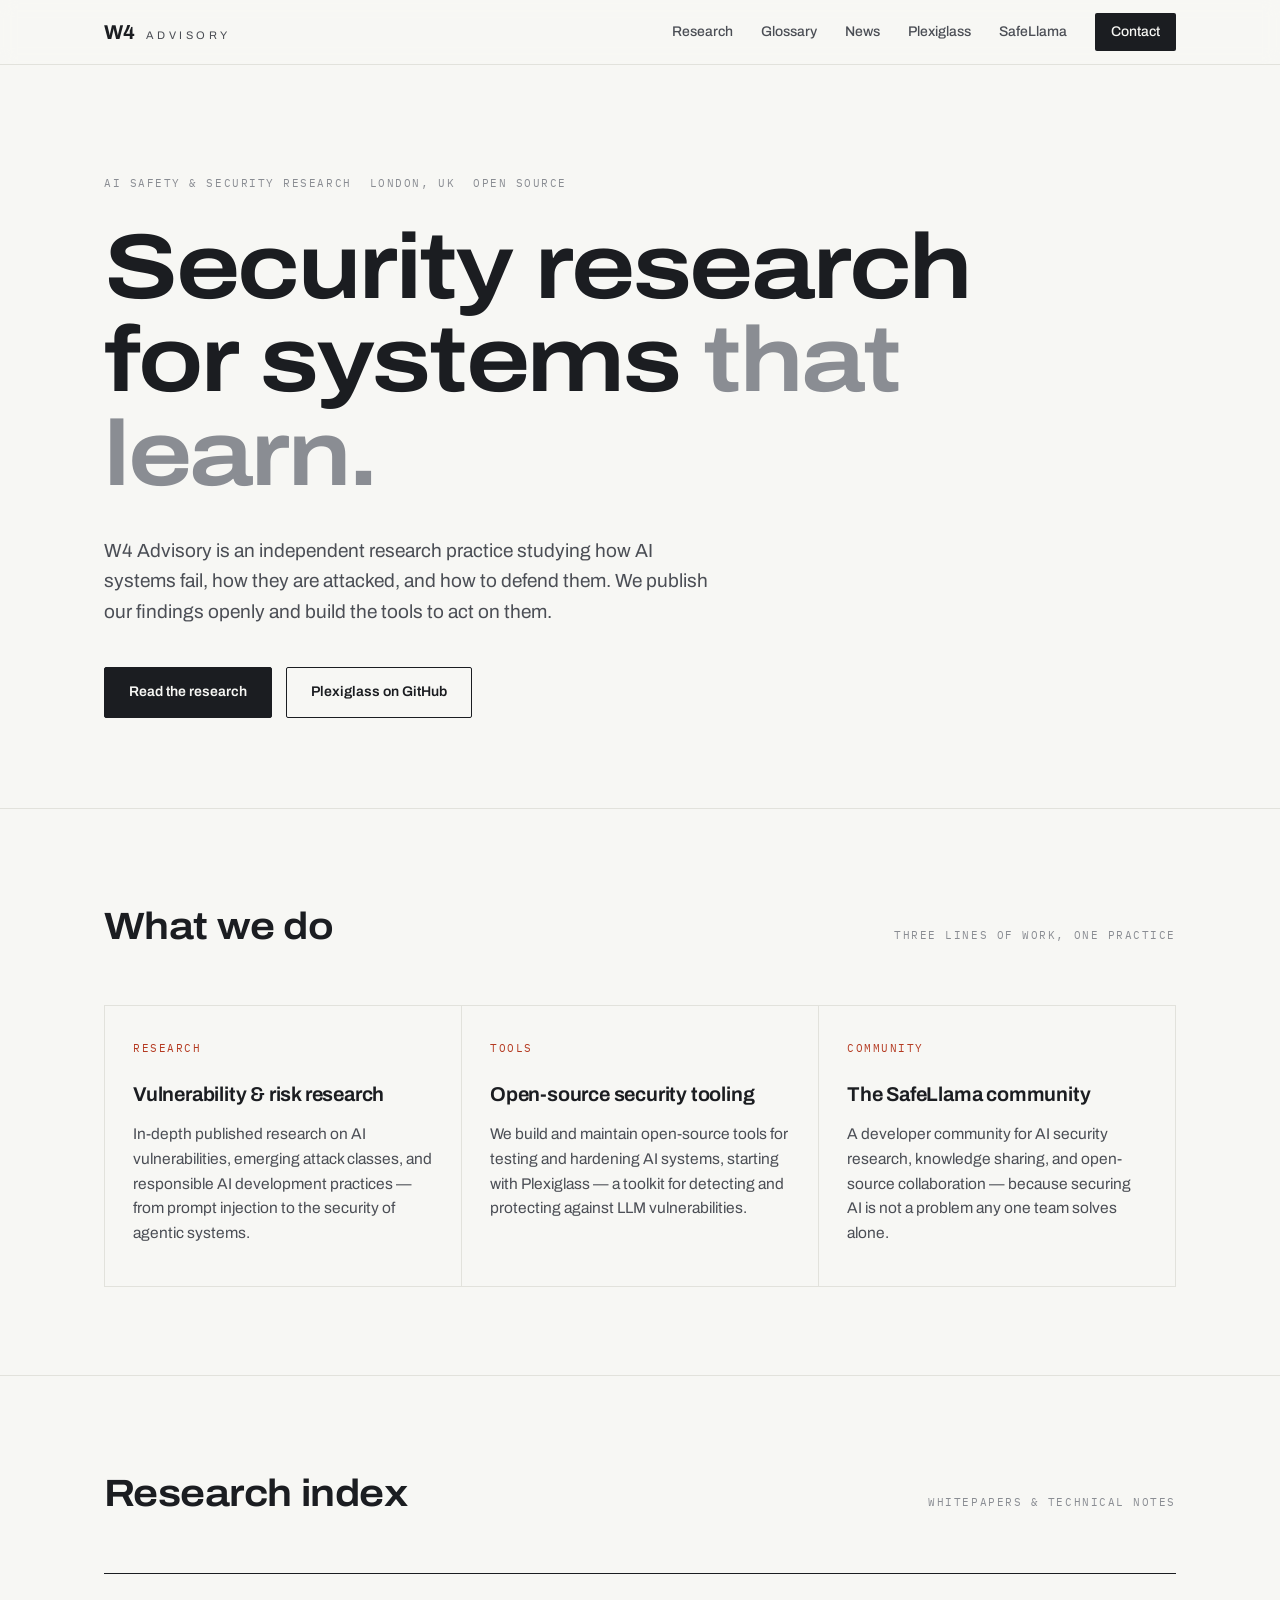
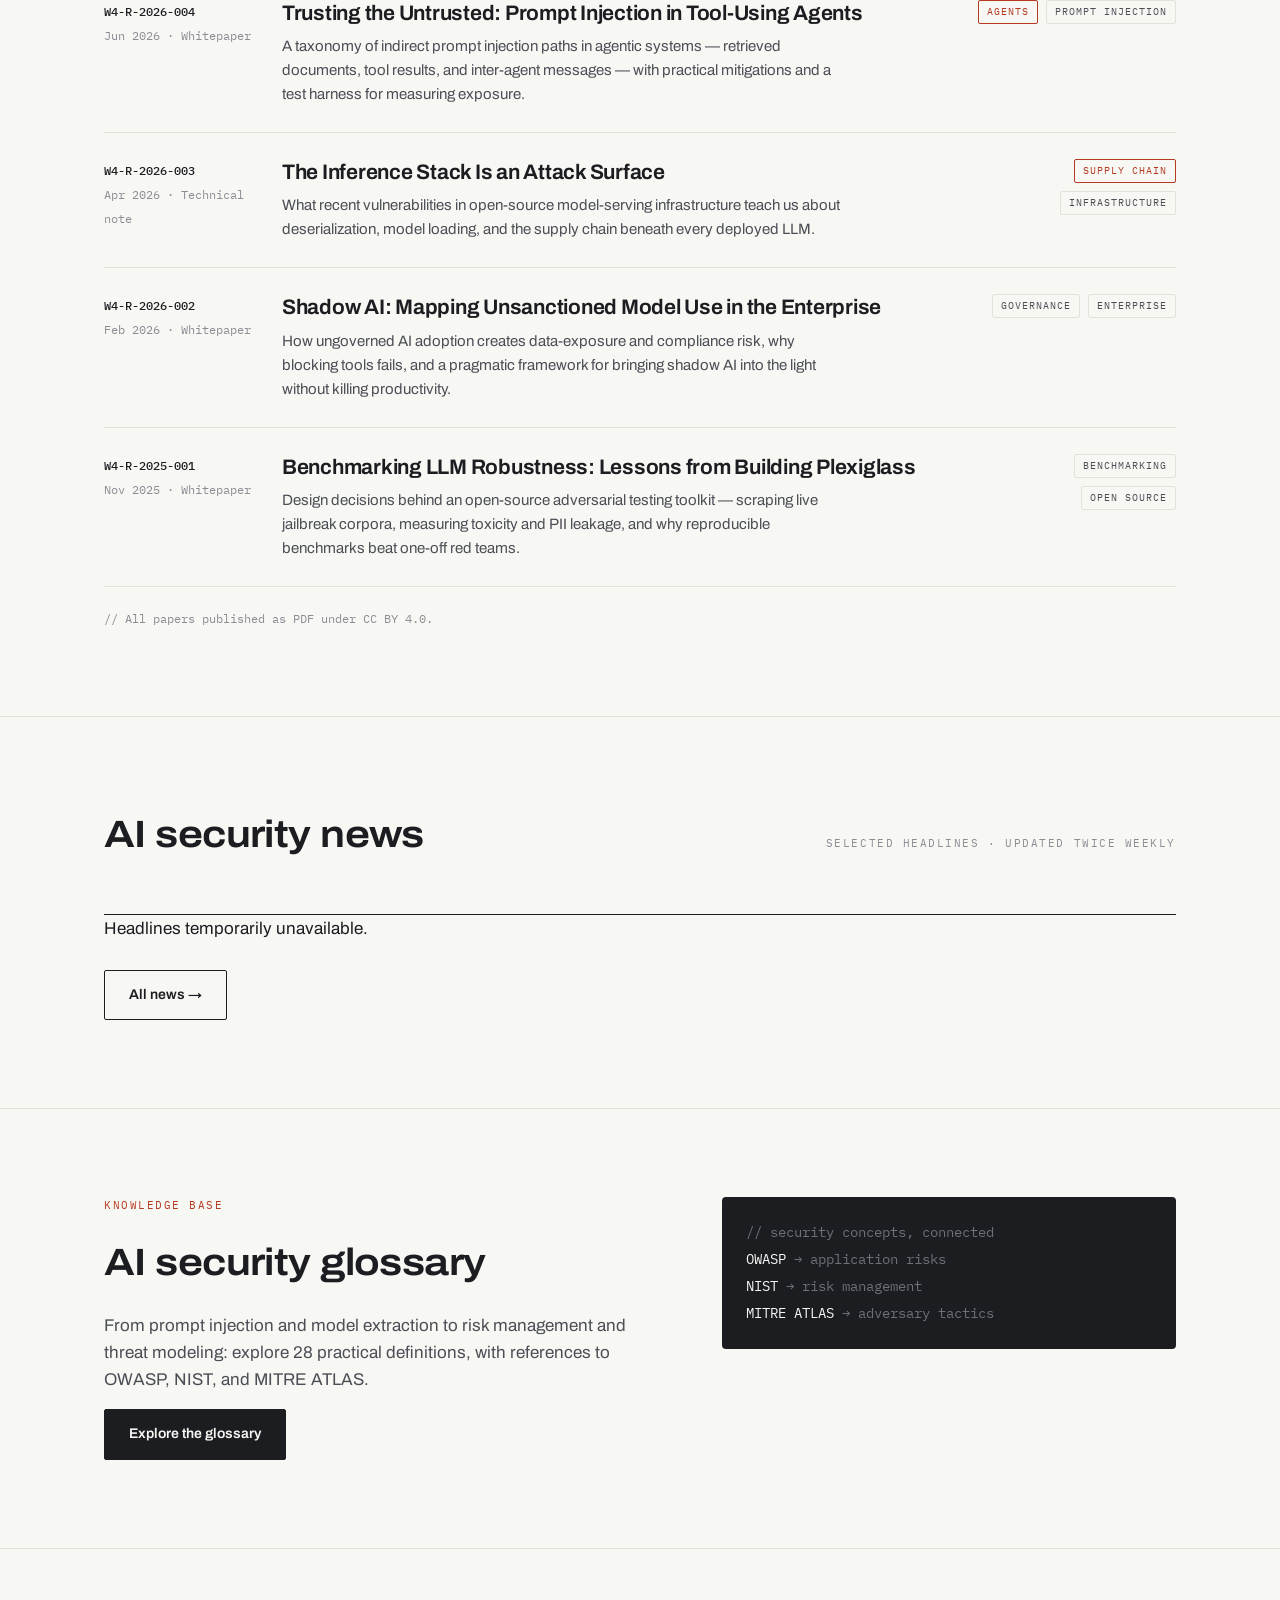
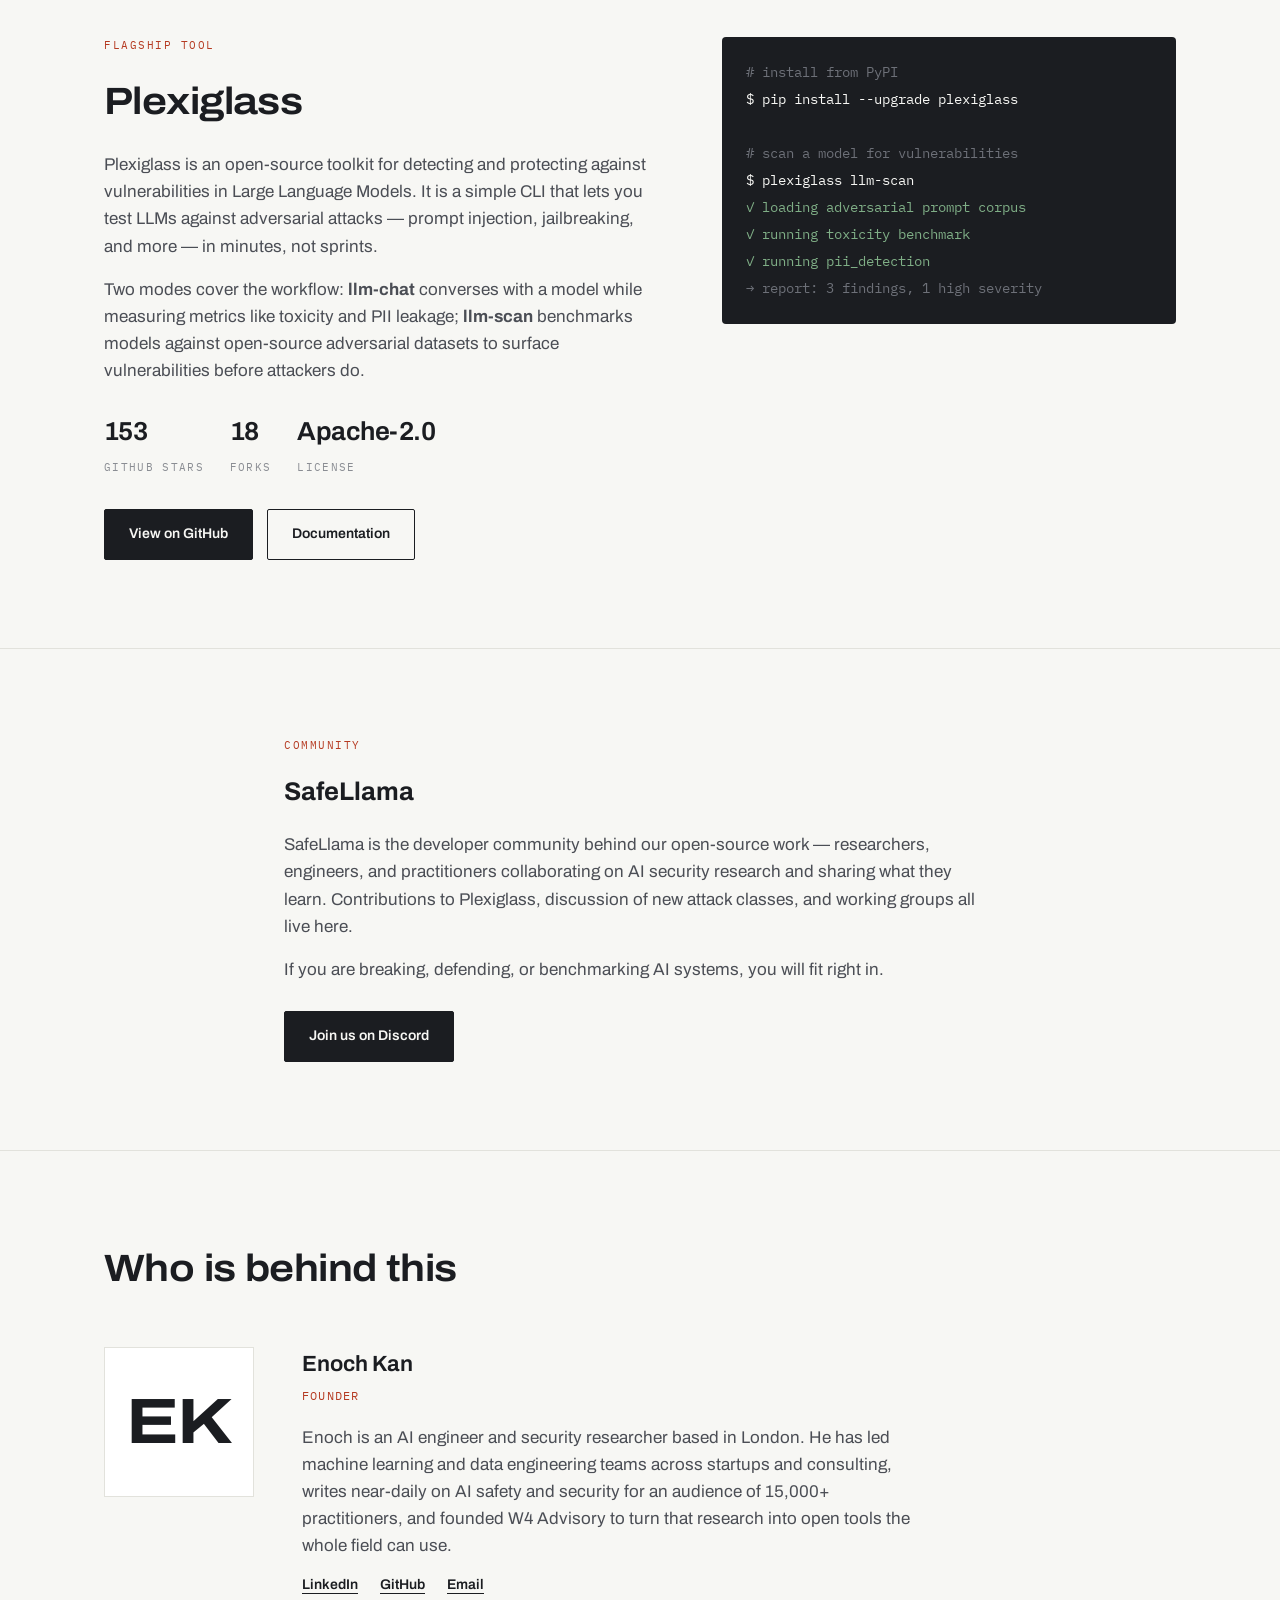
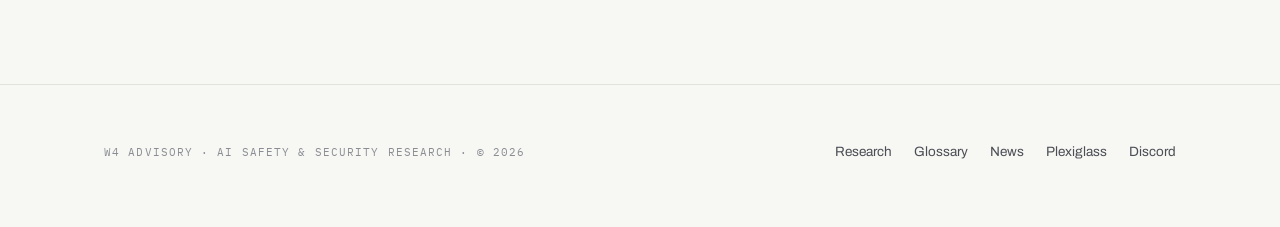
==== index.html @ 57605405 "Add news section to homepage and navigation" ====
<!DOCTYPE html>
<html lang="en">
<head>
<meta charset="UTF-8">
<meta name="viewport" content="width=device-width, initial-scale=1.0">
<title>W4 Advisory — AI Safety & Security Research</title>
<meta name="description" content="W4 Advisory researches AI safety and security and builds open-source tools for securing AI systems. Home of Plexiglass and the SafeLlama community.">
<link rel="preconnect" href="https://fonts.googleapis.com">
<link rel="preconnect" href="https://fonts.gstatic.com" crossorigin>
<link href="https://fonts.googleapis.com/css2?family=Archivo:wdth,wght@62..125,300..800&family=IBM+Plex+Mono:wght@400;500&display=swap" rel="stylesheet">
<style>
  :root {
    --ink: #1b1d21;
    --ink-soft: #4b4e55;
    --muted: #8a8d93;
    --paper: #f7f7f4;
    --paper-raised: #ffffff;
    --hairline: #e2e2dc;
    --alert: #b53a21;
    --mono: "IBM Plex Mono", ui-monospace, monospace;
    --sans: "Archivo", -apple-system, sans-serif;
  }

  * { margin: 0; padding: 0; box-sizing: border-box; }

  html { scroll-behavior: smooth; }
  @media (prefers-reduced-motion: reduce) {
    html { scroll-behavior: auto; }
    *, *::before, *::after { animation: none !important; transition: none !important; }
  }

  body {
    font-family: var(--sans);
    background: var(--paper);
    color: var(--ink);
    font-size: 17px;
    line-height: 1.6;
    -webkit-font-smoothing: antialiased;
  }

  ::selection { background: var(--ink); color: var(--paper); }

  a { color: inherit; }

  .wrap { max-width: 1120px; margin: 0 auto; padding: 0 24px; }

  /* ---------- utility text ---------- */
  .meta {
    font-family: var(--mono);
    font-size: 11px;
    letter-spacing: 0.14em;
    text-transform: uppercase;
    color: var(--muted);
  }

  .tag {
    font-family: var(--mono);
    font-size: 10px;
    letter-spacing: 0.1em;
    text-transform: uppercase;
    border: 1px solid var(--hairline);
    padding: 3px 8px;
    border-radius: 2px;
    color: var(--ink-soft);
    white-space: nowrap;
  }
  .tag.alert { border-color: var(--alert); color: var(--alert); }

  /* ---------- nav ---------- */
  header {
    position: sticky;
    top: 0;
    z-index: 50;
    background: color-mix(in srgb, var(--paper) 88%, transparent);
    backdrop-filter: blur(8px);
    border-bottom: 1px solid var(--hairline);
  }
  .nav {
    display: flex;
    align-items: center;
    justify-content: space-between;
    height: 64px;
  }
  .wordmark {
    font-weight: 700;
    font-size: 20px;
    letter-spacing: 0.02em;
    text-decoration: none;
    display: flex;
    align-items: baseline;
    gap: 10px;
  }
  .wordmark span {
    font-weight: 400;
    font-size: 11px;
    letter-spacing: 0.32em;
    text-transform: uppercase;
    color: var(--ink-soft);
  }
  .nav-links { display: flex; gap: 28px; align-items: center; }
  .nav-links a {
    text-decoration: none;
    font-size: 14px;
    font-weight: 500;
    color: var(--ink-soft);
    transition: color .15s ease;
  }
  .nav-links a:hover, .nav-links a:focus-visible { color: var(--ink); }
  .nav-links a.cta {
    color: var(--paper);
    background: var(--ink);
    padding: 8px 16px;
    border-radius: 2px;
  }
  .nav-links a.cta:hover { background: var(--alert); color: #fff; }
  @media (max-width: 720px) { .nav-links a:not(.cta) { display: none; } }

  a:focus-visible, button:focus-visible {
    outline: 2px solid var(--alert);
    outline-offset: 2px;
  }

  /* ---------- hero ---------- */
  .hero { padding: 110px 0 90px; border-bottom: 1px solid var(--hairline); position: relative; overflow: hidden; }
  .hero .meta { margin-bottom: 28px; display: flex; gap: 18px; flex-wrap: wrap; }
  .hero h1 {
    font-weight: 650;
    font-variation-settings: "wdth" 118;
    font-size: clamp(42px, 7.2vw, 92px);
    line-height: 1.02;
    letter-spacing: -0.025em;
    max-width: 15ch;
  }
  .hero h1 em {
    font-style: normal;
    color: var(--muted);
  }
  .hero p.lede {
    margin-top: 34px;
    max-width: 56ch;
    font-size: 19px;
    color: var(--ink-soft);
  }
  .hero .actions { margin-top: 40px; display: flex; gap: 14px; flex-wrap: wrap; }
  .btn {
    display: inline-block;
    text-decoration: none;
    font-size: 14px;
    font-weight: 600;
    padding: 13px 24px;
    border-radius: 2px;
    border: 1px solid var(--ink);
    transition: background .15s ease, color .15s ease, border-color .15s ease;
  }
  .btn.solid { background: var(--ink); color: var(--paper); }
  .btn.solid:hover { background: var(--alert); border-color: var(--alert); color: #fff; }
  .btn.ghost:hover { background: var(--ink); color: var(--paper); }

  .reveal { opacity: 0; transform: translateY(14px); animation: rise .7s cubic-bezier(.2,.7,.2,1) forwards; }
  .reveal.d1 { animation-delay: .08s; }
  .reveal.d2 { animation-delay: .18s; }
  .reveal.d3 { animation-delay: .3s; }
  @keyframes rise { to { opacity: 1; transform: none; } }

  /* ---------- sections ---------- */
  section { padding: 88px 0; border-bottom: 1px solid var(--hairline); }
  .section-head {
    display: flex;
    align-items: baseline;
    justify-content: space-between;
    gap: 20px;
    margin-bottom: 48px;
    flex-wrap: wrap;
  }
  .section-head h2 {
    font-weight: 650;
    font-variation-settings: "wdth" 112;
    font-size: clamp(26px, 3.4vw, 38px);
    letter-spacing: -0.015em;
  }

  /* ---------- practice areas ---------- */
  .areas { display: grid; grid-template-columns: repeat(3, 1fr); gap: 1px; background: var(--hairline); border: 1px solid var(--hairline); }
  @media (max-width: 860px) { .areas { grid-template-columns: 1fr; } }
  .area { background: var(--paper); padding: 34px 28px 40px; transition: background .2s ease; }
  .area:hover { background: var(--paper-raised); }
  .area .meta { color: var(--alert); margin-bottom: 20px; }
  .area h3 { font-size: 20px; font-weight: 650; margin-bottom: 12px; letter-spacing: -0.01em; }
  .area p { font-size: 15.5px; color: var(--ink-soft); }

  /* ---------- research ledger ---------- */
  .ledger { border-top: 1px solid var(--ink); }
  .paper-row {
    display: grid;
    grid-template-columns: 150px 1fr 200px;
    gap: 28px;
    padding: 26px 0;
    border-bottom: 1px solid var(--hairline);
    text-decoration: none;
    align-items: start;
    transition: background .15s ease;
  }
  .paper-row:hover { background: var(--paper-raised); }
  @media (max-width: 860px) {
    .paper-row { grid-template-columns: 1fr; gap: 10px; padding: 22px 0; }
  }
  .paper-id {
    font-family: var(--mono);
    font-size: 12px;
    color: var(--muted);
    line-height: 2;
  }
  .paper-id b { display: block; color: var(--ink); font-weight: 500; }
  .paper-main h3 {
    font-size: 21px;
    font-weight: 650;
    letter-spacing: -0.012em;
    line-height: 1.25;
    margin-bottom: 8px;
  }
  .paper-row:hover .paper-main h3 { text-decoration: underline; text-underline-offset: 4px; text-decoration-thickness: 1.5px; }
  .paper-main p { font-size: 15px; color: var(--ink-soft); max-width: 62ch; }
  .paper-tags { display: flex; gap: 8px; flex-wrap: wrap; justify-content: flex-end; }
  @media (max-width: 860px) { .paper-tags { justify-content: flex-start; } }

  .ledger-note {
    margin-top: 22px;
    font-family: var(--mono);
    font-size: 12px;
    color: var(--muted);
  }

  /* ---------- plexiglass ---------- */
  .split { display: grid; grid-template-columns: 1.1fr 0.9fr; gap: 64px; align-items: start; }
  @media (max-width: 860px) { .split { grid-template-columns: 1fr; gap: 40px; } }
  .split h2 {
    font-weight: 650;
    font-variation-settings: "wdth" 112;
    font-size: clamp(26px, 3.4vw, 38px);
    letter-spacing: -0.015em;
    margin-bottom: 18px;
  }
  .split p { color: var(--ink-soft); margin-bottom: 16px; max-width: 58ch; }
  .repo-stats { display: flex; gap: 26px; margin: 26px 0 30px; flex-wrap: wrap; }
  .repo-stats div b {
    display: block;
    font-size: 26px;
    font-weight: 650;
    letter-spacing: -0.02em;
    color: var(--ink);
  }
  .repo-stats div span { font-family: var(--mono); font-size: 11px; letter-spacing: 0.12em; text-transform: uppercase; color: var(--muted); }

  .terminal {
    background: var(--ink);
    border-radius: 4px;
    padding: 22px 24px;
    font-family: var(--mono);
    font-size: 13.5px;
    line-height: 2;
    color: #c9cbd1;
    overflow-x: auto;
  }
  .terminal .cm { color: #6d7078; }
  .terminal .hl { color: var(--paper); }
  .terminal .ok { color: #7fae86; }

  /* ---------- community ---------- */
  .community-inner { max-width: 760px; }
  .community-inner p { color: var(--ink-soft); margin-bottom: 16px; }

  /* ---------- founder ---------- */
  .founder { display: grid; grid-template-columns: 150px 1fr; gap: 48px; align-items: start; }
  @media (max-width: 720px) { .founder { grid-template-columns: 1fr; gap: 24px; } }
  .founder-mark {
    font-weight: 700;
    font-variation-settings: "wdth" 120;
    font-size: 64px;
    line-height: 1;
    letter-spacing: -0.03em;
    border: 1px solid var(--hairline);
    aspect-ratio: 1;
    display: flex;
    align-items: center;
    justify-content: center;
    background: var(--paper-raised);
  }
  .founder h3 { font-size: 22px; font-weight: 650; margin-bottom: 4px; }
  .founder .role { font-family: var(--mono); font-size: 12px; letter-spacing: 0.1em; text-transform: uppercase; color: var(--alert); margin-bottom: 18px; }
  .founder p { color: var(--ink-soft); max-width: 62ch; margin-bottom: 14px; }
  .founder-links { display: flex; gap: 22px; margin-top: 8px; }
  .founder-links a { font-size: 14px; font-weight: 600; text-underline-offset: 4px; }

  /* ---------- footer ---------- */
  footer { padding: 56px 0 64px; }
  .foot {
    display: flex;
    justify-content: space-between;
    gap: 24px;
    flex-wrap: wrap;
    align-items: baseline;
  }
  .foot .meta { letter-spacing: 0.1em; }
  .foot-links { display: flex; gap: 22px; }
  .foot-links a { font-size: 13.5px; color: var(--ink-soft); text-decoration: none; }
  .foot-links a:hover { color: var(--ink); text-decoration: underline; text-underline-offset: 4px; }
</style>
</head>
<body>

<header>
  <div class="wrap nav">
    <a class="wordmark" href="#top">W4<span>Advisory</span></a>
    <nav class="nav-links" aria-label="Primary">
      <a href="#research">Research</a>
      <a href="glossary.html">Glossary</a>
      <a href="#news">News</a>
      <a href="#plexiglass">Plexiglass</a>
      <a href="#safellama">SafeLlama</a>
      <a class="cta" href="mailto:hello@w4advisory.com">Contact</a>
    </nav>
  </div>
</header>

<main id="top">

  <div class="hero">
    <div class="wrap">
      <div class="meta reveal">
        <span>AI Safety &amp; Security Research</span>
        <span>London, UK</span>
        <span>Open Source</span>
      </div>
      <h1 class="reveal d1">Security research for systems <em>that learn.</em></h1>
      <p class="lede reveal d2">W4 Advisory is an independent research practice studying how AI systems fail, how they are attacked, and how to defend them. We publish our findings openly and build the tools to act on them.</p>
      <div class="actions reveal d3">
        <a class="btn solid" href="#research">Read the research</a>
        <a class="btn ghost" href="https://github.com/w4-advisory/plexiglass">Plexiglass on GitHub</a>
      </div>
    </div>
  </div>

  <section aria-labelledby="what-we-do">
    <div class="wrap">
      <div class="section-head">
        <h2 id="what-we-do">What we do</h2>
        <span class="meta">Three lines of work, one practice</span>
      </div>
      <div class="areas">
        <div class="area">
          <div class="meta">Research</div>
          <h3>Vulnerability &amp; risk research</h3>
          <p>In-depth published research on AI vulnerabilities, emerging attack classes, and responsible AI development practices — from prompt injection to the security of agentic systems.</p>
        </div>
        <div class="area">
          <div class="meta">Tools</div>
          <h3>Open-source security tooling</h3>
          <p>We build and maintain open-source tools for testing and hardening AI systems, starting with Plexiglass — a toolkit for detecting and protecting against LLM vulnerabilities.</p>
        </div>
        <div class="area">
          <div class="meta">Community</div>
          <h3>The SafeLlama community</h3>
          <p>A developer community for AI security research, knowledge sharing, and open-source collaboration — because securing AI is not a problem any one team solves alone.</p>
        </div>
      </div>
    </div>
  </section>

  <section id="research" aria-labelledby="research-h">
    <div class="wrap">
      <div class="section-head">
        <h2 id="research-h">Research index</h2>
        <span class="meta">Whitepapers &amp; technical notes</span>
      </div>

      <div class="ledger">
        <a class="paper-row" href="papers/W4-R-2026-004.pdf">
          <div class="paper-id"><b>W4-R-2026-004</b>Jun 2026 · Whitepaper</div>
          <div class="paper-main">
            <h3>Trusting the Untrusted: Prompt Injection in Tool-Using Agents</h3>
            <p>A taxonomy of indirect prompt injection paths in agentic systems — retrieved documents, tool results, and inter-agent messages — with practical mitigations and a test harness for measuring exposure.</p>
          </div>
          <div class="paper-tags"><span class="tag alert">Agents</span><span class="tag">Prompt Injection</span></div>
        </a>

        <a class="paper-row" href="papers/W4-R-2026-003.pdf">
          <div class="paper-id"><b>W4-R-2026-003</b>Apr 2026 · Technical note</div>
          <div class="paper-main">
            <h3>The Inference Stack Is an Attack Surface</h3>
            <p>What recent vulnerabilities in open-source model-serving infrastructure teach us about deserialization, model loading, and the supply chain beneath every deployed LLM.</p>
          </div>
          <div class="paper-tags"><span class="tag alert">Supply Chain</span><span class="tag">Infrastructure</span></div>
        </a>

        <a class="paper-row" href="papers/W4-R-2026-002.pdf">
          <div class="paper-id"><b>W4-R-2026-002</b>Feb 2026 · Whitepaper</div>
          <div class="paper-main">
            <h3>Shadow AI: Mapping Unsanctioned Model Use in the Enterprise</h3>
            <p>How ungoverned AI adoption creates data-exposure and compliance risk, why blocking tools fails, and a pragmatic framework for bringing shadow AI into the light without killing productivity.</p>
          </div>
          <div class="paper-tags"><span class="tag">Governance</span><span class="tag">Enterprise</span></div>
        </a>

        <a class="paper-row" href="papers/W4-R-2025-001.pdf">
          <div class="paper-id"><b>W4-R-2025-001</b>Nov 2025 · Whitepaper</div>
          <div class="paper-main">
            <h3>Benchmarking LLM Robustness: Lessons from Building Plexiglass</h3>
            <p>Design decisions behind an open-source adversarial testing toolkit — scraping live jailbreak corpora, measuring toxicity and PII leakage, and why reproducible benchmarks beat one-off red teams.</p>
          </div>
          <div class="paper-tags"><span class="tag">Benchmarking</span><span class="tag">Open Source</span></div>
        </a>
      </div>
      <p class="ledger-note">// All papers published as PDF under CC BY 4.0.</p>
    </div>
  </section>

  <section id="news" aria-labelledby="news-h">
    <div class="wrap">
      <div class="section-head">
        <h2 id="news-h">AI security news</h2>
        <span class="meta">Selected headlines · Updated twice weekly</span>
      </div>
      <div class="ledger" id="latest-news"><p class="ledger-note">Loading recent coverage…</p></div>
      <div style="margin-top:28px;"><a class="btn ghost" href="news.html">All news →</a></div>
    </div>
  </section>

  <section id="glossary" aria-labelledby="glossary-h">
    <div class="wrap split">
      <div>
        <div class="meta" style="color: var(--alert); margin-bottom: 18px;">Knowledge base</div>
        <h2 id="glossary-h">AI security glossary</h2>
        <p>From prompt injection and model extraction to risk management and threat modeling: explore 28 practical definitions, with references to OWASP, NIST, and MITRE ATLAS.</p>
        <a class="btn solid" href="glossary.html">Explore the glossary</a>
      </div>
      <div class="terminal" aria-label="Glossary sample">
        <span class="cm">// security concepts, connected</span><br>
        <span class="hl">OWASP</span> <span class="cm">→ application risks</span><br>
        <span class="hl">NIST</span> <span class="cm">→ risk management</span><br>
        <span class="hl">MITRE ATLAS</span> <span class="cm">→ adversary tactics</span>
      </div>
    </div>
  </section>

  <section id="plexiglass" aria-labelledby="plexiglass-h">
    <div class="wrap split">
      <div>
        <div class="meta" style="color: var(--alert); margin-bottom: 18px;">Flagship tool</div>
        <h2 id="plexiglass-h">Plexiglass</h2>
        <p>Plexiglass is an open-source toolkit for detecting and protecting against vulnerabilities in Large Language Models. It is a simple CLI that lets you test LLMs against adversarial attacks — prompt injection, jailbreaking, and more — in minutes, not sprints.</p>
        <p>Two modes cover the workflow: <strong>llm-chat</strong> converses with a model while measuring metrics like toxicity and PII leakage; <strong>llm-scan</strong> benchmarks models against open-source adversarial datasets to surface vulnerabilities before attackers do.</p>
        <div class="repo-stats">
          <div><b>153</b><span>GitHub stars</span></div>
          <div><b>18</b><span>Forks</span></div>
          <div><b>Apache-2.0</b><span>License</span></div>
        </div>
        <div class="actions" style="display:flex; gap:14px; flex-wrap:wrap;">
          <a class="btn solid" href="https://github.com/w4-advisory/plexiglass">View on GitHub</a>
          <a class="btn ghost" href="https://github.com/w4-advisory/plexiglass/tree/main/docs">Documentation</a>
        </div>
      </div>
      <div>
        <div class="terminal" role="img" aria-label="Terminal showing Plexiglass installation and scan">
          <span class="cm"># install from PyPI</span><br>
          <span class="hl">$ pip install --upgrade plexiglass</span><br>
          <br>
          <span class="cm"># scan a model for vulnerabilities</span><br>
          <span class="hl">$ plexiglass llm-scan</span><br>
          <span class="ok">✓ loading adversarial prompt corpus</span><br>
          <span class="ok">✓ running toxicity benchmark</span><br>
          <span class="ok">✓ running pii_detection</span><br>
          <span class="cm">→ report: 3 findings, 1 high severity</span>
        </div>
      </div>
    </div>
  </section>

  <section id="safellama" aria-labelledby="safellama-h">
    <div class="wrap community-inner">
      <div class="meta" style="color: var(--alert); margin-bottom: 18px;">Community</div>
      <h2 class="section-head" style="margin-bottom: 18px;" id="safellama-h">SafeLlama</h2>
      <p>SafeLlama is the developer community behind our open-source work — researchers, engineers, and practitioners collaborating on AI security research and sharing what they learn. Contributions to Plexiglass, discussion of new attack classes, and working groups all live here.</p>
      <p>If you are breaking, defending, or benchmarking AI systems, you will fit right in.</p>
      <div style="margin-top: 28px;">
        <a class="btn solid" href="https://discord.gg/sHuzVV8tQv">Join us on Discord</a>
      </div>
    </div>
  </section>

  <section aria-labelledby="founder-h">
    <div class="wrap">
      <div class="section-head">
        <h2 id="founder-h">Who is behind this</h2>
      </div>
      <div class="founder">
        <div class="founder-mark" aria-hidden="true">EK</div>
        <div>
          <h3>Enoch Kan</h3>
          <div class="role">Founder</div>
          <p>Enoch is an AI engineer and security researcher based in London. He has led machine learning and data engineering teams across startups and consulting, writes near-daily on AI safety and security for an audience of 15,000+ practitioners, and founded W4 Advisory to turn that research into open tools the whole field can use.</p>
          <div class="founder-links">
            <a href="https://www.linkedin.com/in/enochkan/">LinkedIn</a>
            <a href="https://github.com/w4-advisory">GitHub</a>
            <a href="mailto:hello@w4advisory.com">Email</a>
          </div>
        </div>
      </div>
    </div>
  </section>

</main>

<footer>
  <div class="wrap foot">
    <span class="meta">W4 Advisory · AI Safety &amp; Security Research · © 2026</span>
    <div class="foot-links">
      <a href="#research">Research</a>
      <a href="glossary.html">Glossary</a>
      <a href="news.html">News</a>
      <a href="https://github.com/w4-advisory/plexiglass">Plexiglass</a>
      <a href="https://discord.gg/sHuzVV8tQv">Discord</a>
    </div>
  </div>
</footer>

<script>
(async function(){
 const node=document.getElementById('latest-news');
 try{
  const res=await fetch('news.json',{cache:'no-cache'});if(!res.ok)throw new Error('unavailable');
  const data=await res.json();if(!Array.isArray(data)||!data.length){node.textContent='The first headlines will appear after the next scheduled update.';return}
  node.replaceChildren();
  for(const story of data.slice(0,2)){
   if(!story.title||!story.url||!story.url.startsWith('https://'))continue;
   const row=document.createElement('a');row.className='paper-row';row.href=story.url;row.target='_blank';row.rel='noopener noreferrer';
   const date=document.createElement('div');date.className='paper-id';date.textContent=story.published||'';
   const body=document.createElement('div');body.className='paper-main';const h=document.createElement('h3');h.textContent=story.title;body.append(h);
   const tags=document.createElement('div');tags.className='paper-tags';const source=document.createElement('span');source.className='tag';source.textContent=story.source||'News';tags.append(source);
   row.append(date,body,tags);node.append(row);
  }
 }catch(error){node.textContent='Headlines temporarily unavailable.'}
})();
</script>
</body>
</html>
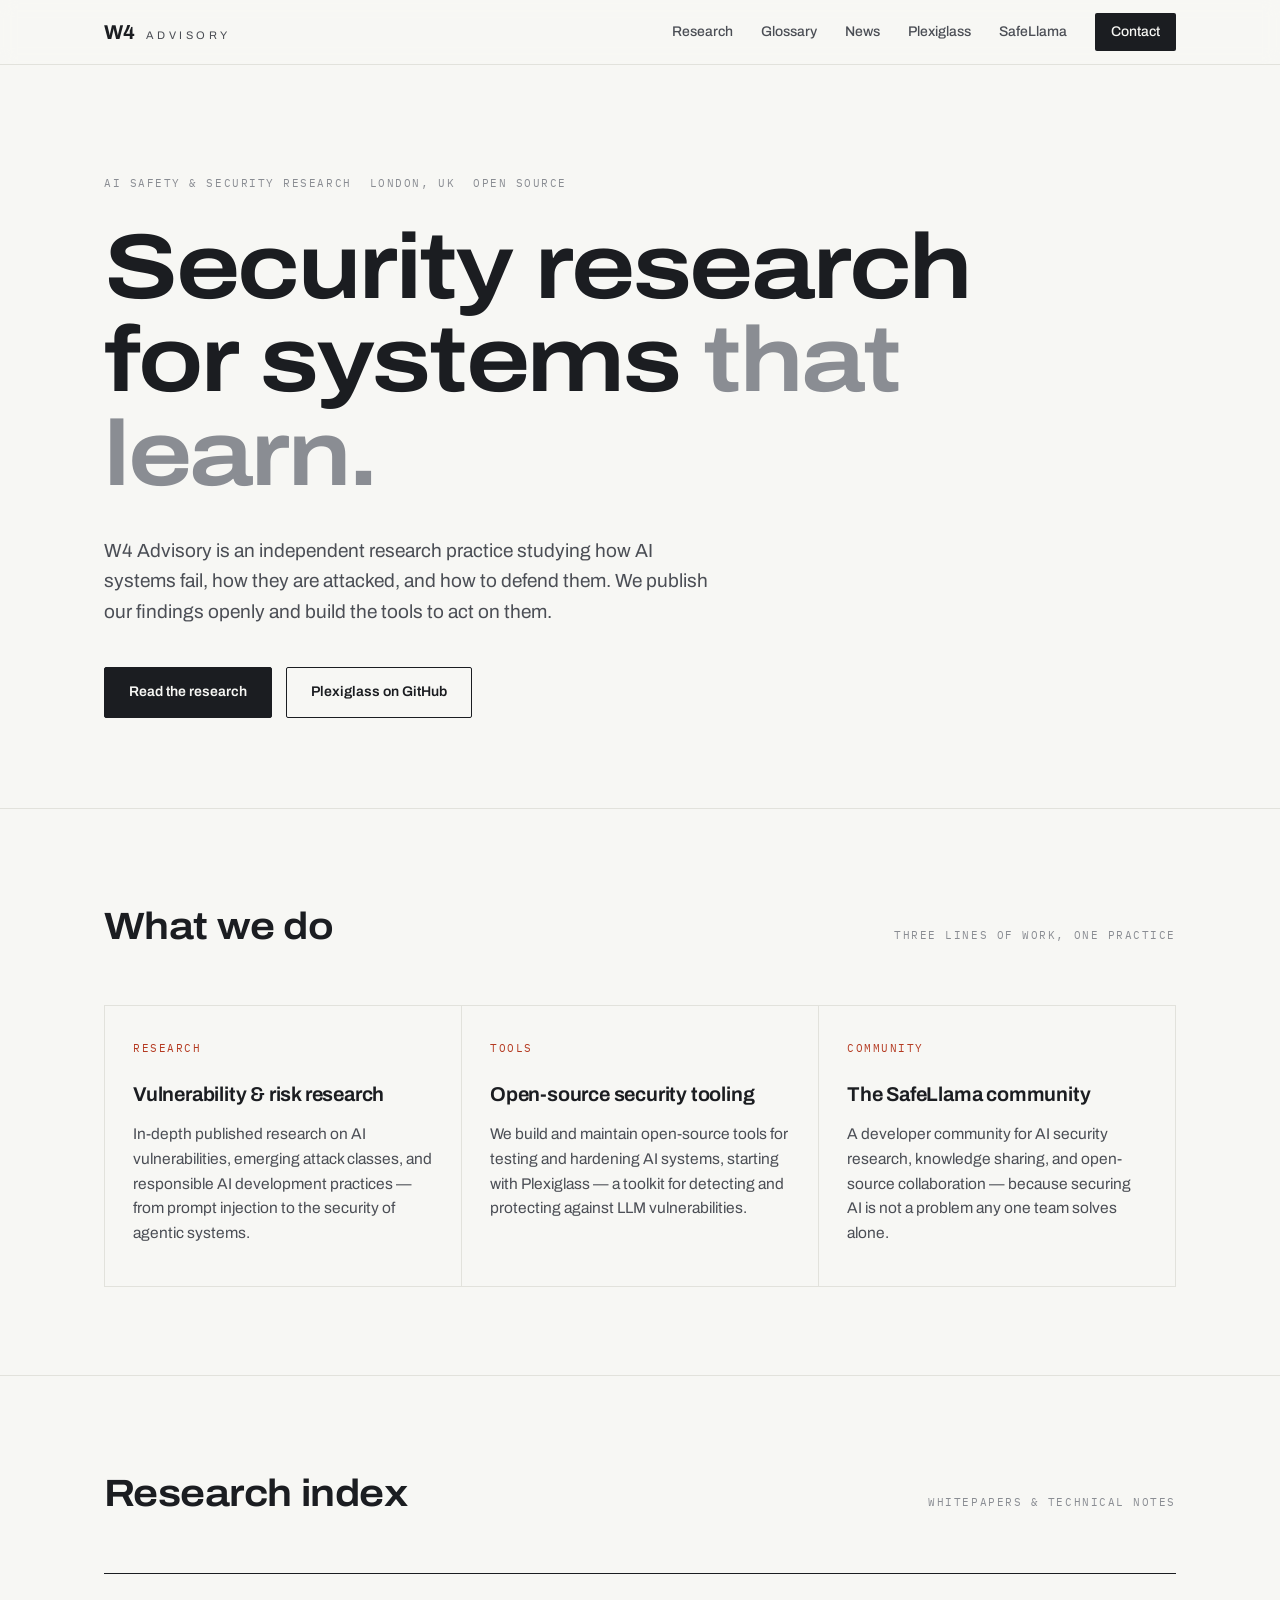
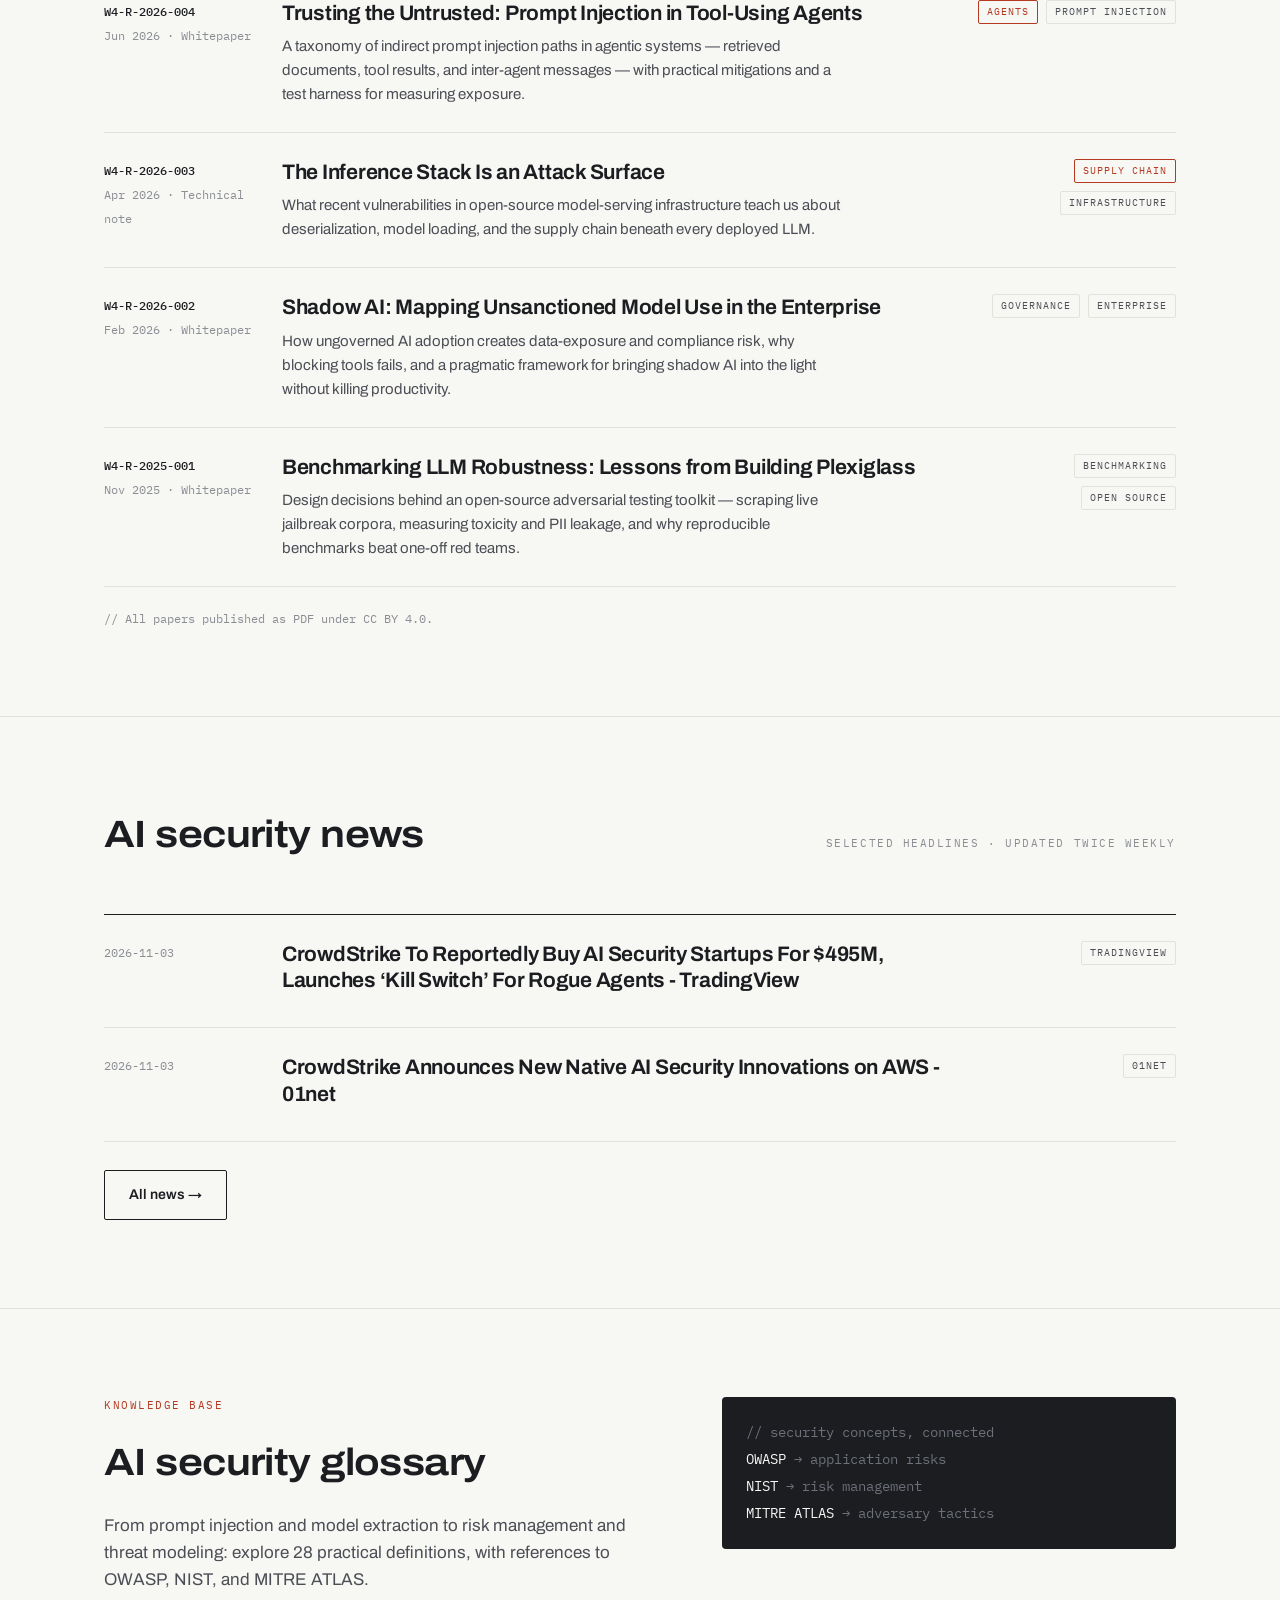
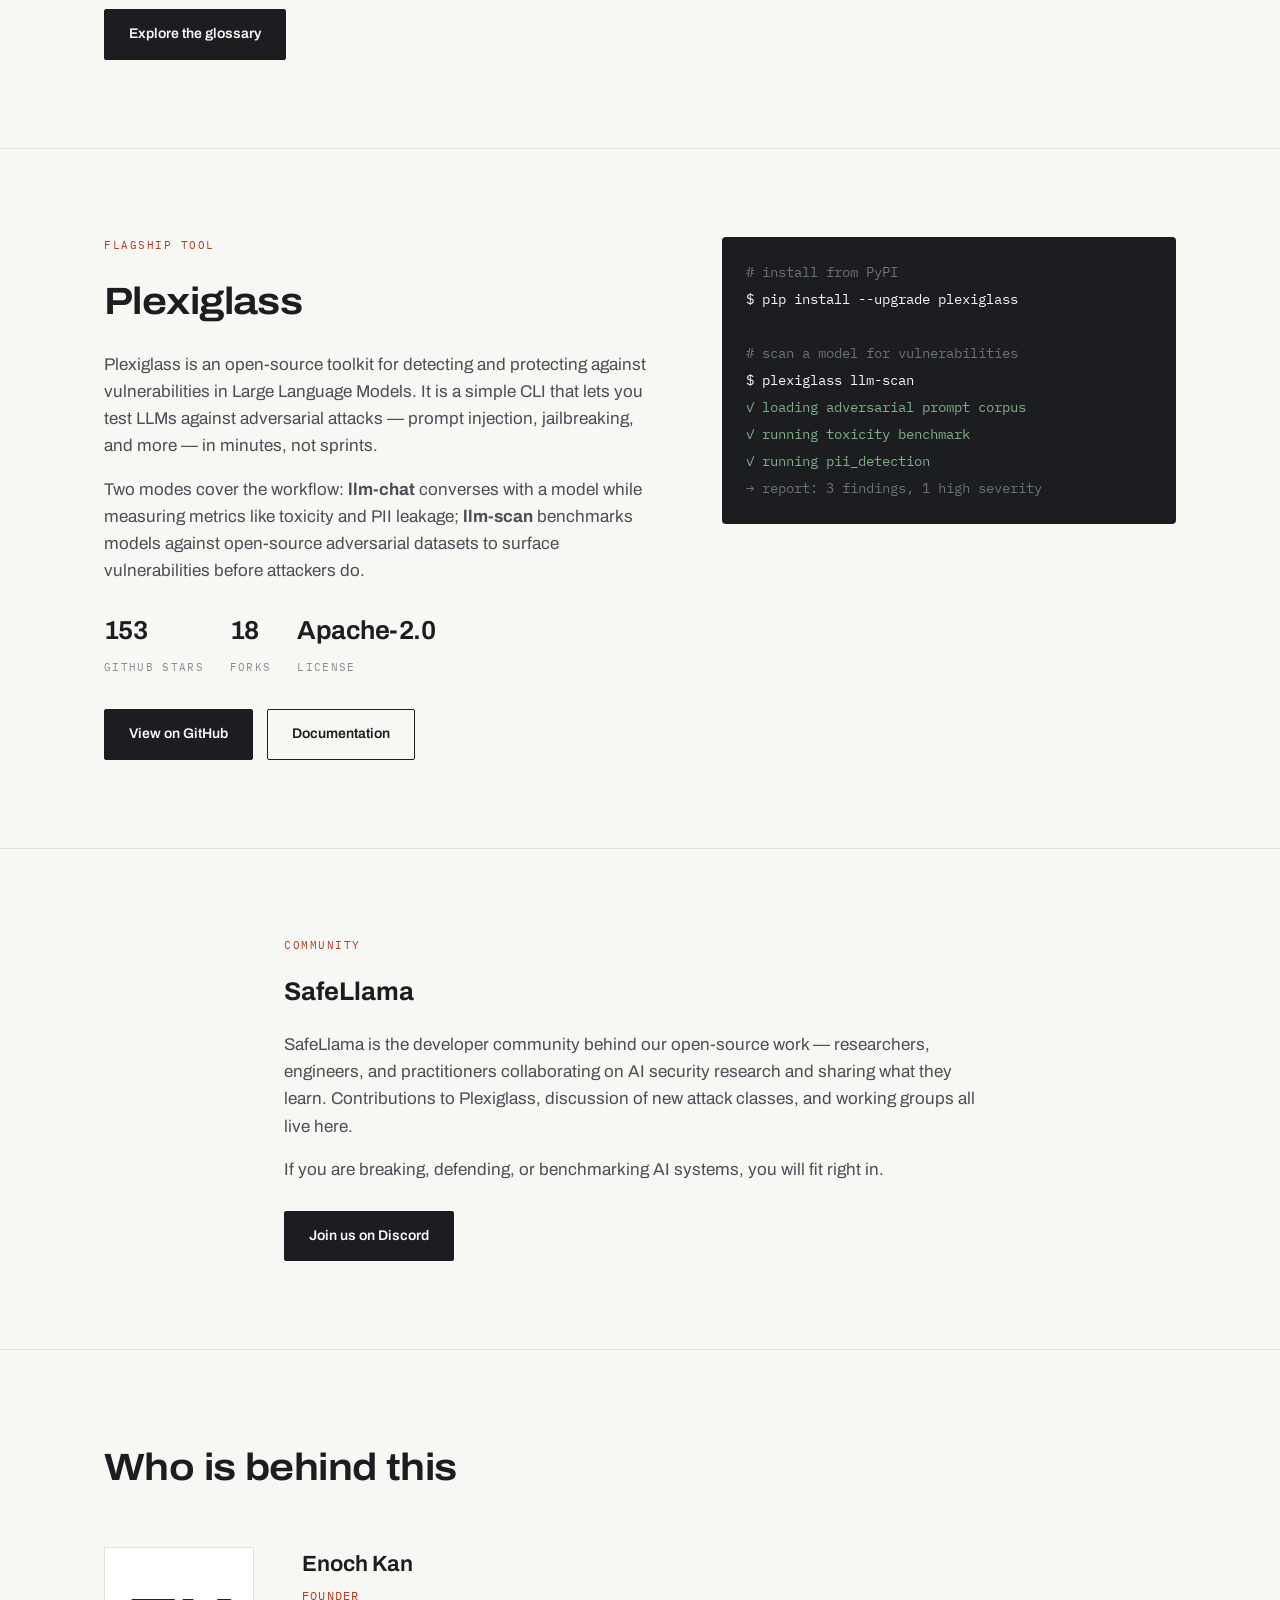
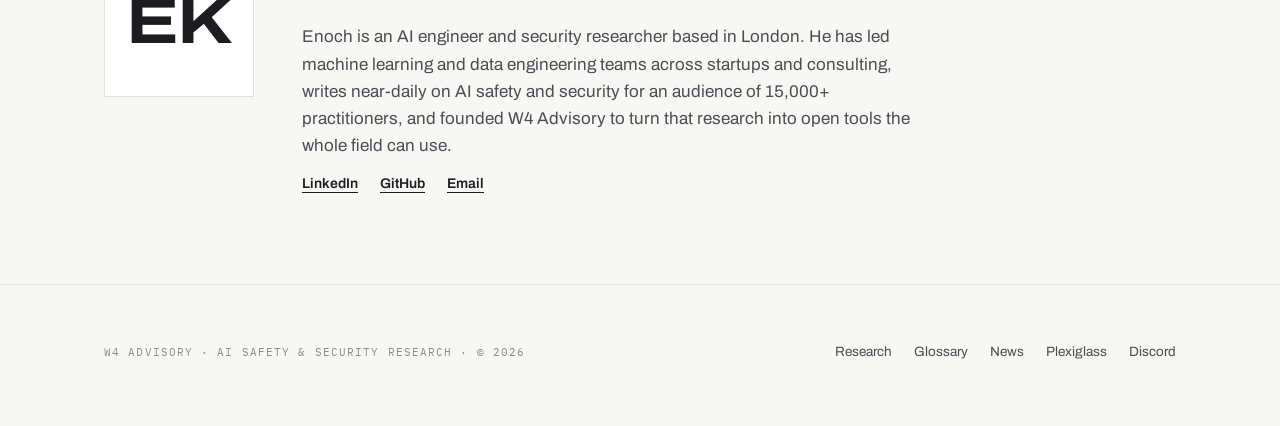
==== commit 445f8244: "Add favicon, canonical, and social card metadata to index.html" ====
--- a/index.html
+++ b/index.html
@@ -5,6 +5,25 @@
 <meta name="viewport" content="width=device-width, initial-scale=1.0">
 <title>W4 Advisory — AI Safety & Security Research</title>
 <meta name="description" content="W4 Advisory researches AI safety and security and builds open-source tools for securing AI systems. Home of Plexiglass and the SafeLlama community.">
+<link rel="canonical" href="https://w4-advisory.github.io/">
+<link rel="icon" type="image/svg+xml" href="/favicon.svg">
+<link rel="icon" type="image/png" sizes="32x32" href="/favicon-32.png">
+<link rel="apple-touch-icon" sizes="180x180" href="/apple-touch-icon.png">
+<meta property="og:type" content="website">
+<meta property="og:site_name" content="W4 Advisory">
+<meta property="og:title" content="W4 Advisory — AI Safety & Security Research">
+<meta property="og:description" content="Independent AI safety and security research, open-source tooling, and the SafeLlama community.">
+<meta property="og:url" content="https://w4-advisory.github.io/">
+<meta property="og:image" content="https://w4-advisory.github.io/og-image.png">
+<meta property="og:image:secure_url" content="https://w4-advisory.github.io/og-image.png">
+<meta property="og:image:width" content="1200">
+<meta property="og:image:height" content="630">
+<meta property="og:image:type" content="image/png">
+<meta property="og:image:alt" content="W4 Advisory — AI Safety and Security Research">
+<meta name="twitter:card" content="summary_large_image">
+<meta name="twitter:title" content="W4 Advisory — AI Safety & Security Research">
+<meta name="twitter:description" content="Independent AI safety and security research, open-source tooling, and the SafeLlama community.">
+<meta name="twitter:image" content="https://w4-advisory.github.io/og-image.png">
 <link rel="preconnect" href="https://fonts.googleapis.com">
 <link rel="preconnect" href="https://fonts.gstatic.com" crossorigin>
 <link href="https://fonts.googleapis.com/css2?family=Archivo:wdth,wght@62..125,300..800&family=IBM+Plex+Mono:wght@400;500&display=swap" rel="stylesheet">
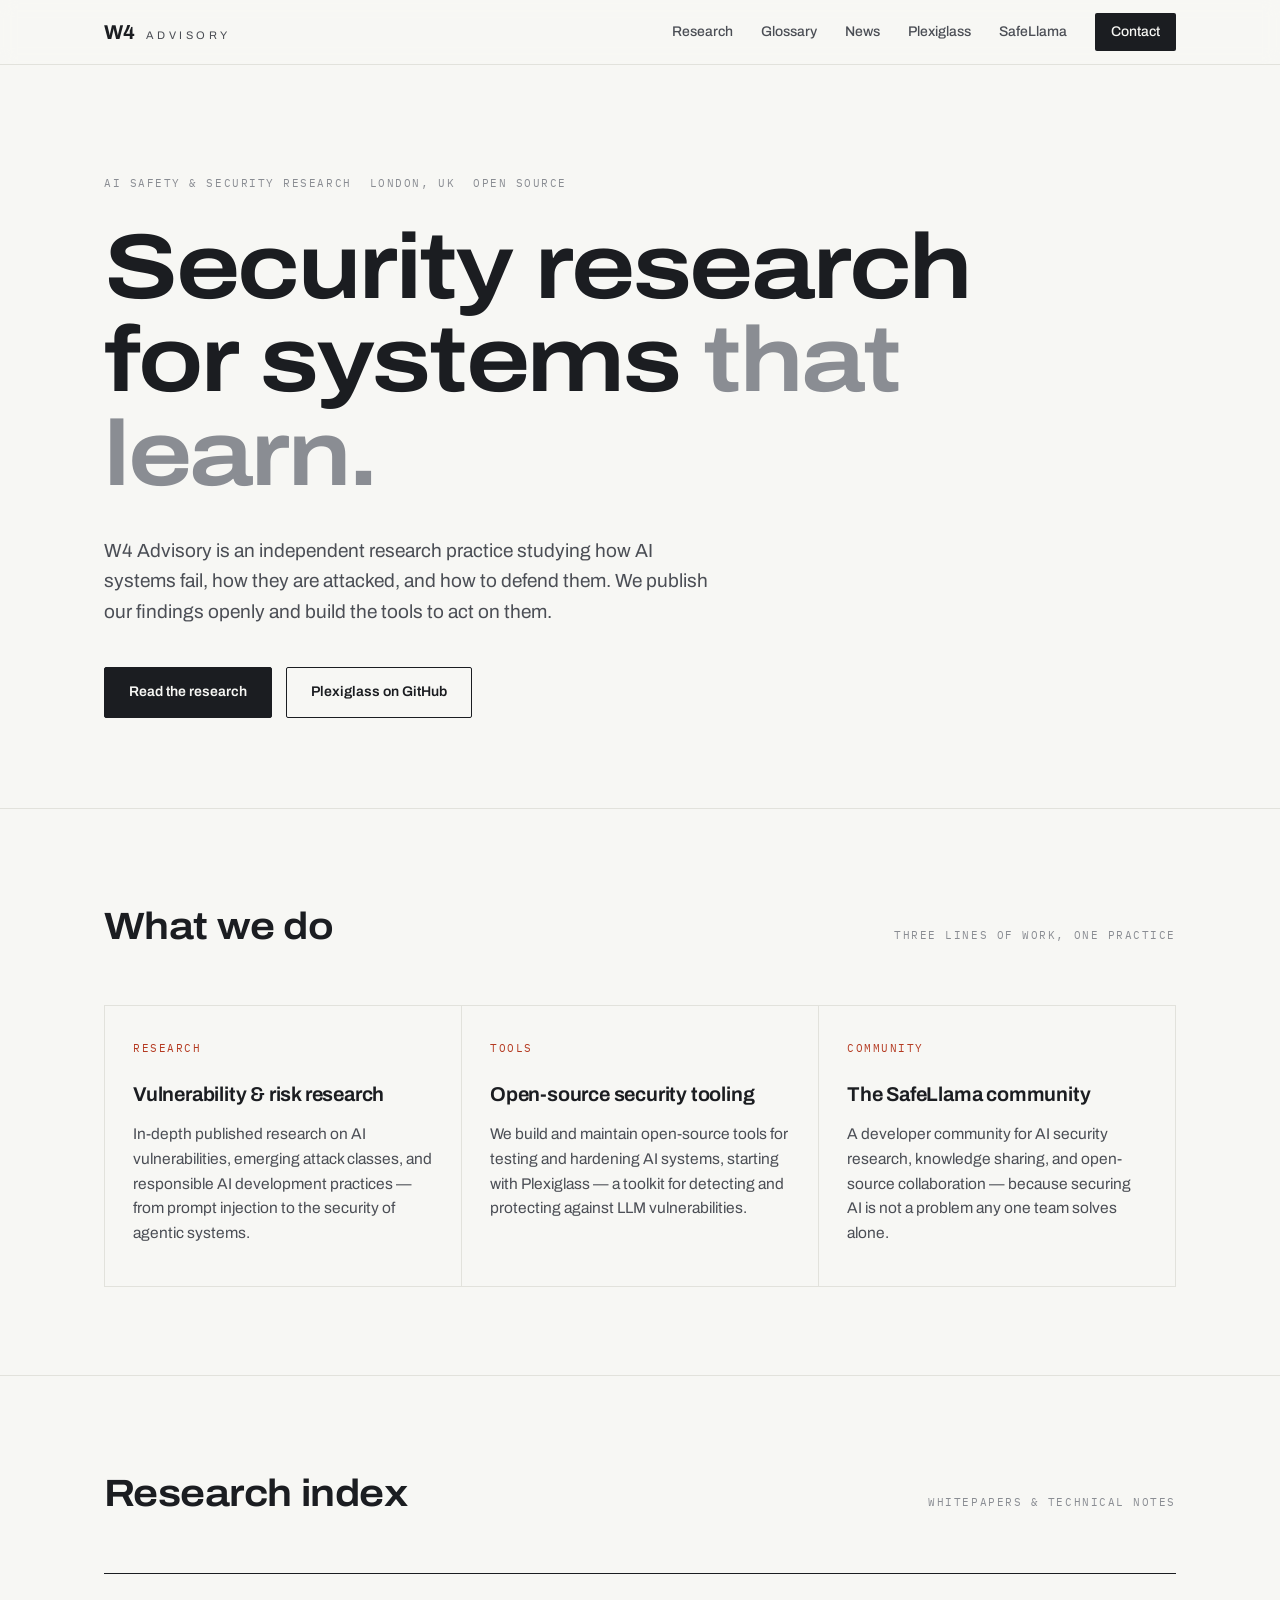
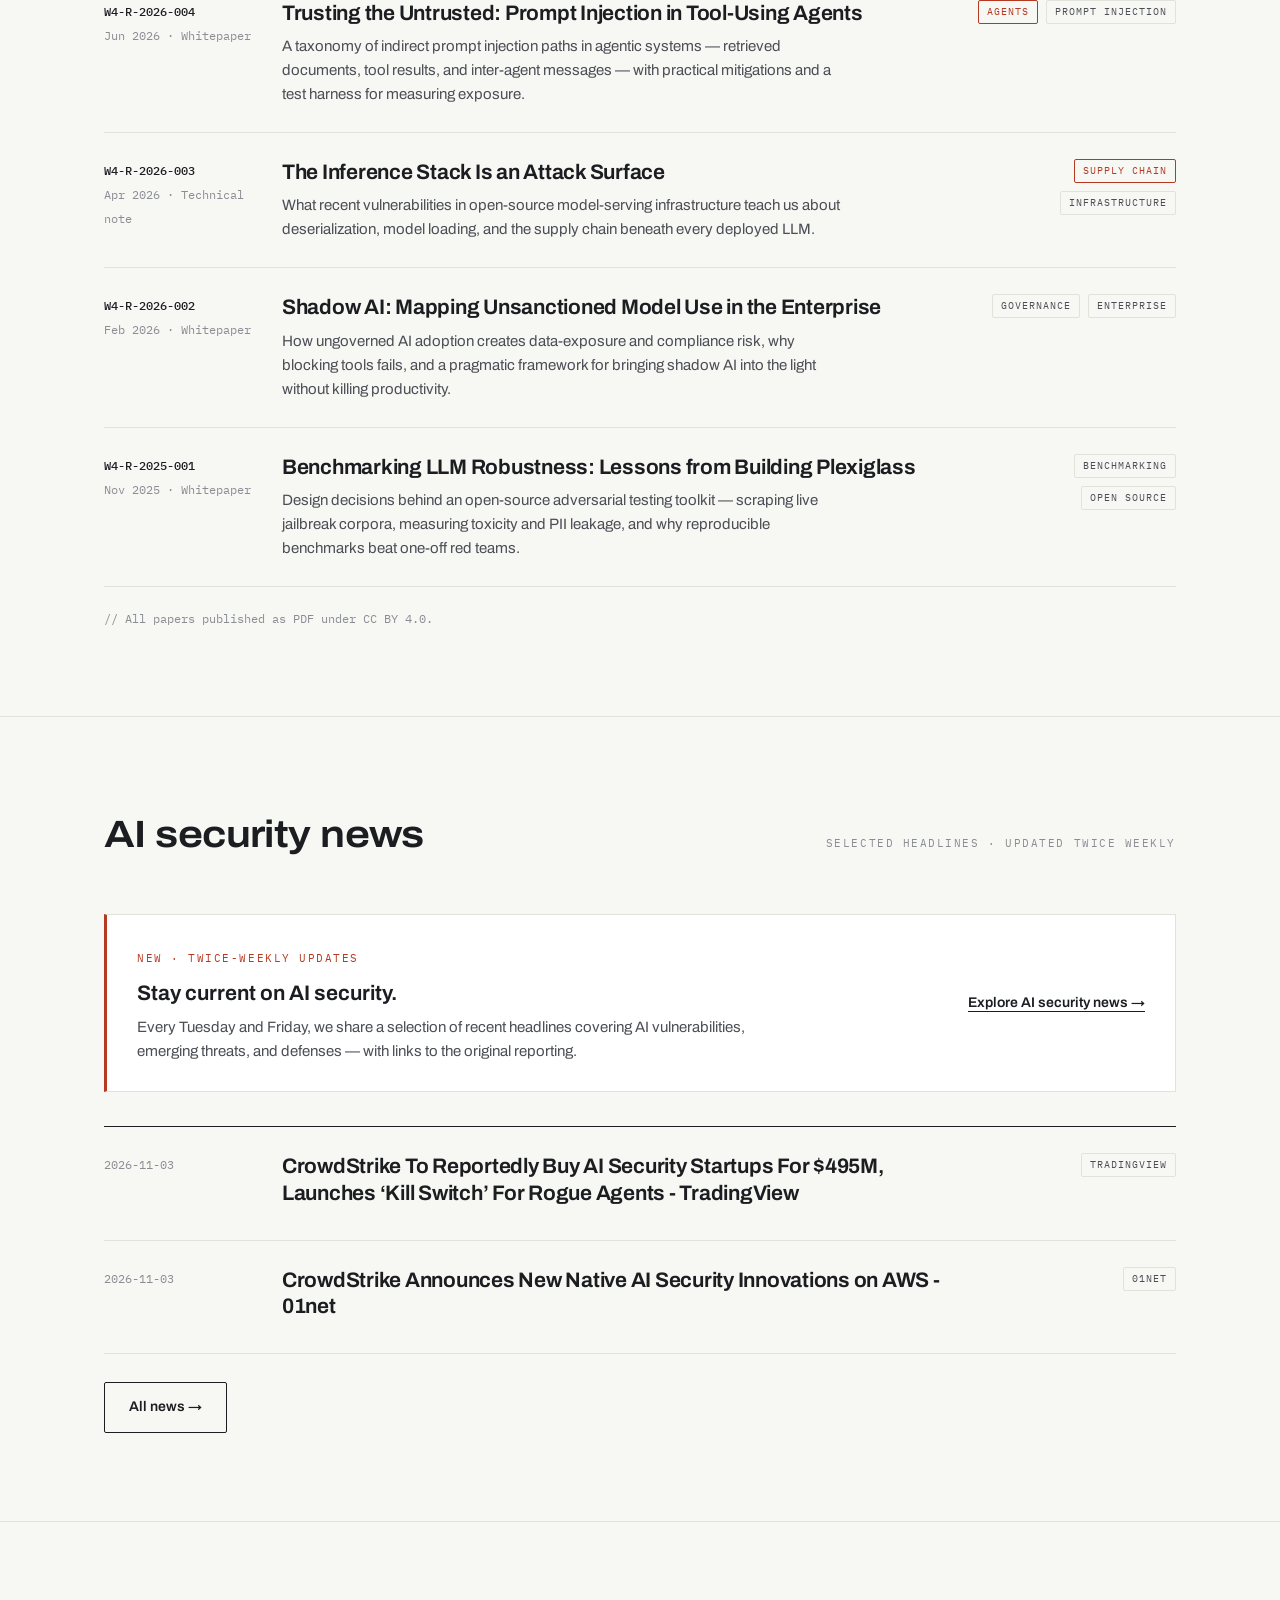
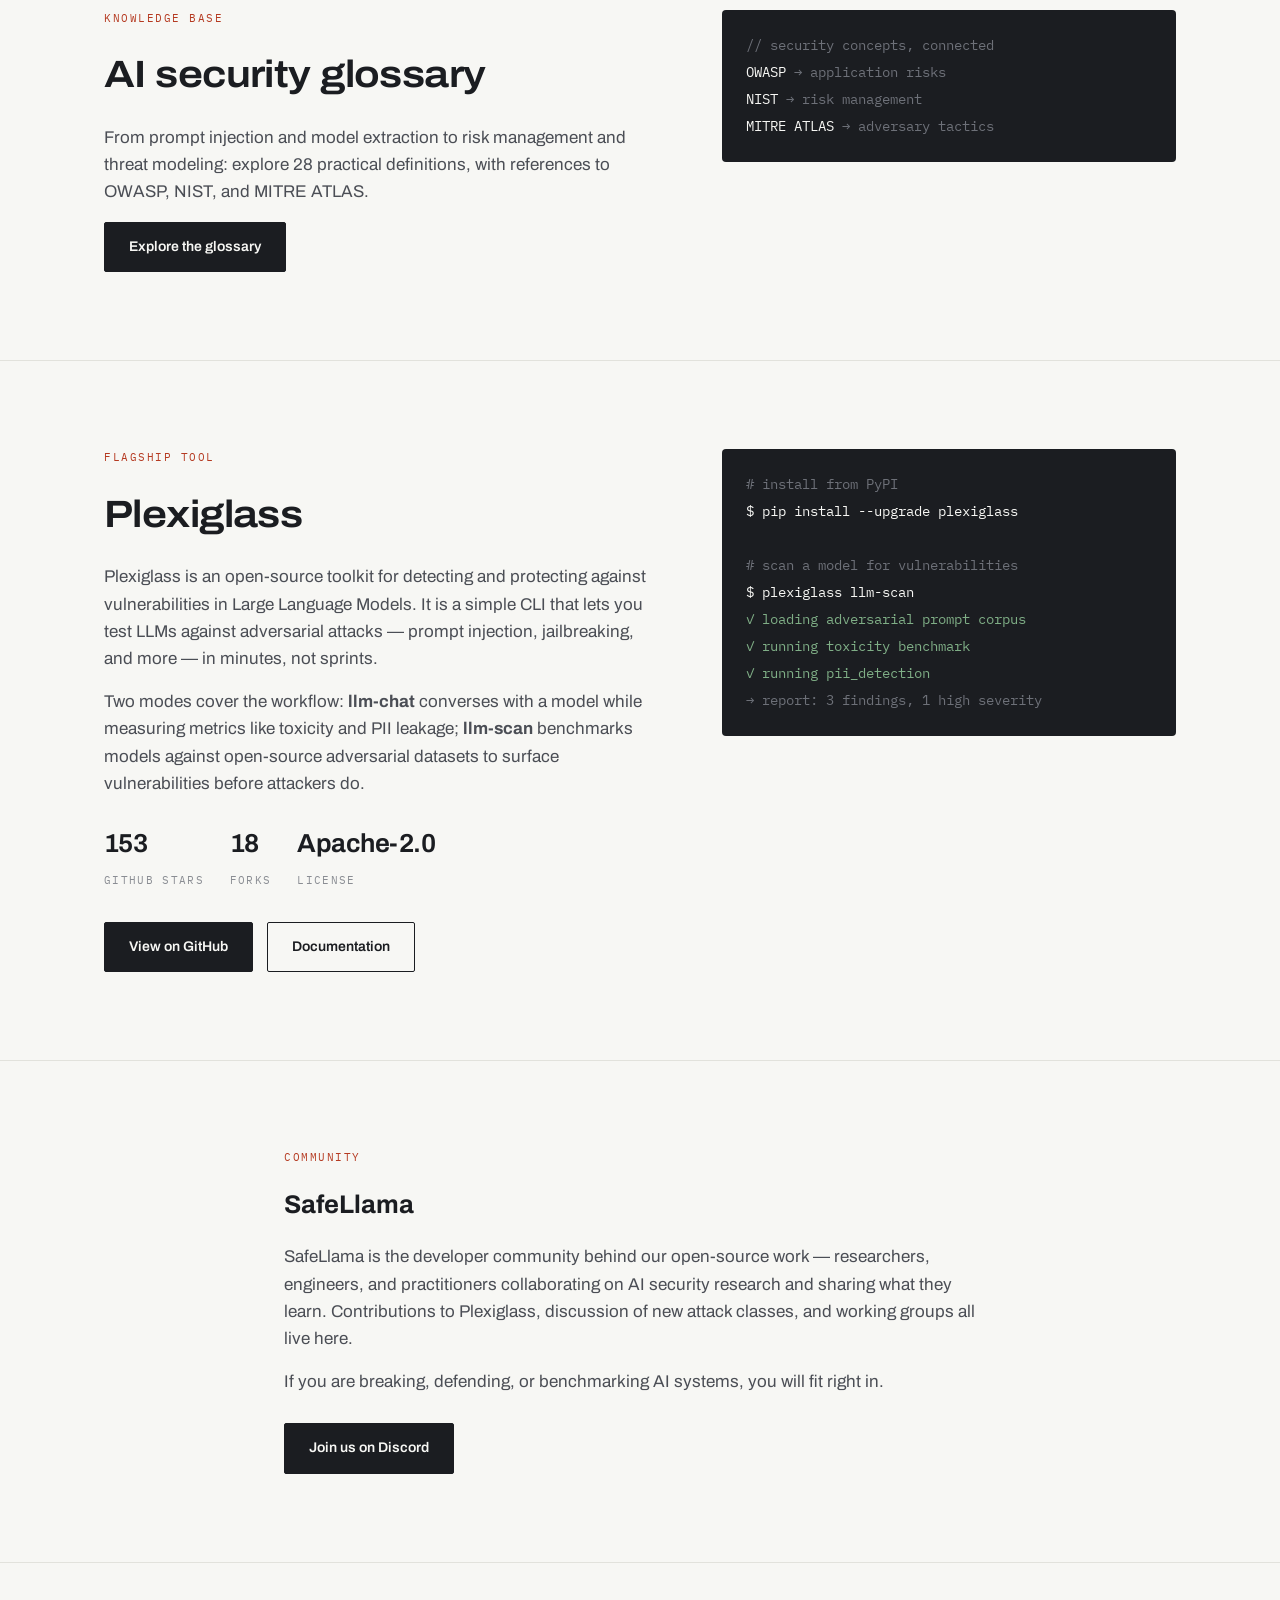
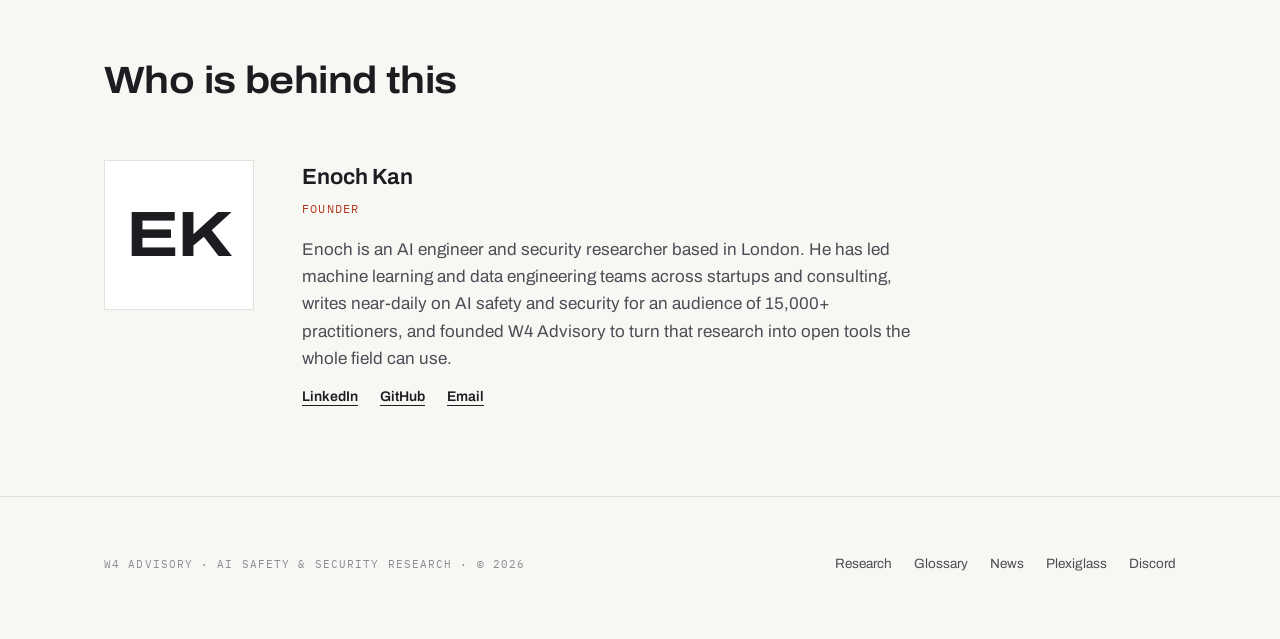
==== commit 88edc046: "Announce twice-weekly AI security news updates" ====
--- a/index.html
+++ b/index.html
@@ -249,6 +249,26 @@
     color: var(--muted);
   }
 
+
+  /* ---------- news announcement ---------- */
+  .news-announcement {
+    display: flex;
+    justify-content: space-between;
+    align-items: center;
+    flex-wrap: wrap;
+    gap: 24px;
+    padding: 28px 30px;
+    margin-bottom: 34px;
+    background: var(--paper-raised);
+    border: 1px solid var(--hairline);
+    border-left: 3px solid var(--alert);
+  }
+  .news-announcement > div { max-width: 62ch; }
+  .news-announcement h3 { font-size: 21px; font-weight: 650; line-height: 1.3; margin: 10px 0 8px; }
+  .news-announcement p { font-size: 15px; color: var(--ink-soft); }
+  .news-announcement a { font-size: 14px; font-weight: 600; text-underline-offset: 4px; }
+  .news-announcement a:hover { color: var(--alert); }
+
   /* ---------- plexiglass ---------- */
   .split { display: grid; grid-template-columns: 1.1fr 0.9fr; gap: 64px; align-items: start; }
   @media (max-width: 860px) { .split { grid-template-columns: 1fr; gap: 40px; } }
@@ -439,6 +459,14 @@
         <h2 id="news-h">AI security news</h2>
         <span class="meta">Selected headlines · Updated twice weekly</span>
       </div>
+      <div class="news-announcement" role="note" aria-label="New twice-weekly news updates">
+        <div>
+          <span class="meta" style="color: var(--alert);">New · Twice-weekly updates</span>
+          <h3>Stay current on AI security.</h3>
+          <p>Every Tuesday and Friday, we share a selection of recent headlines covering AI vulnerabilities, emerging threats, and defenses — with links to the original reporting.</p>
+        </div>
+        <a href="news.html">Explore AI security news →</a>
+      </div>
       <div class="ledger" id="latest-news"><p class="ledger-note">Loading recent coverage…</p></div>
       <div style="margin-top:28px;"><a class="btn ghost" href="news.html">All news →</a></div>
     </div>
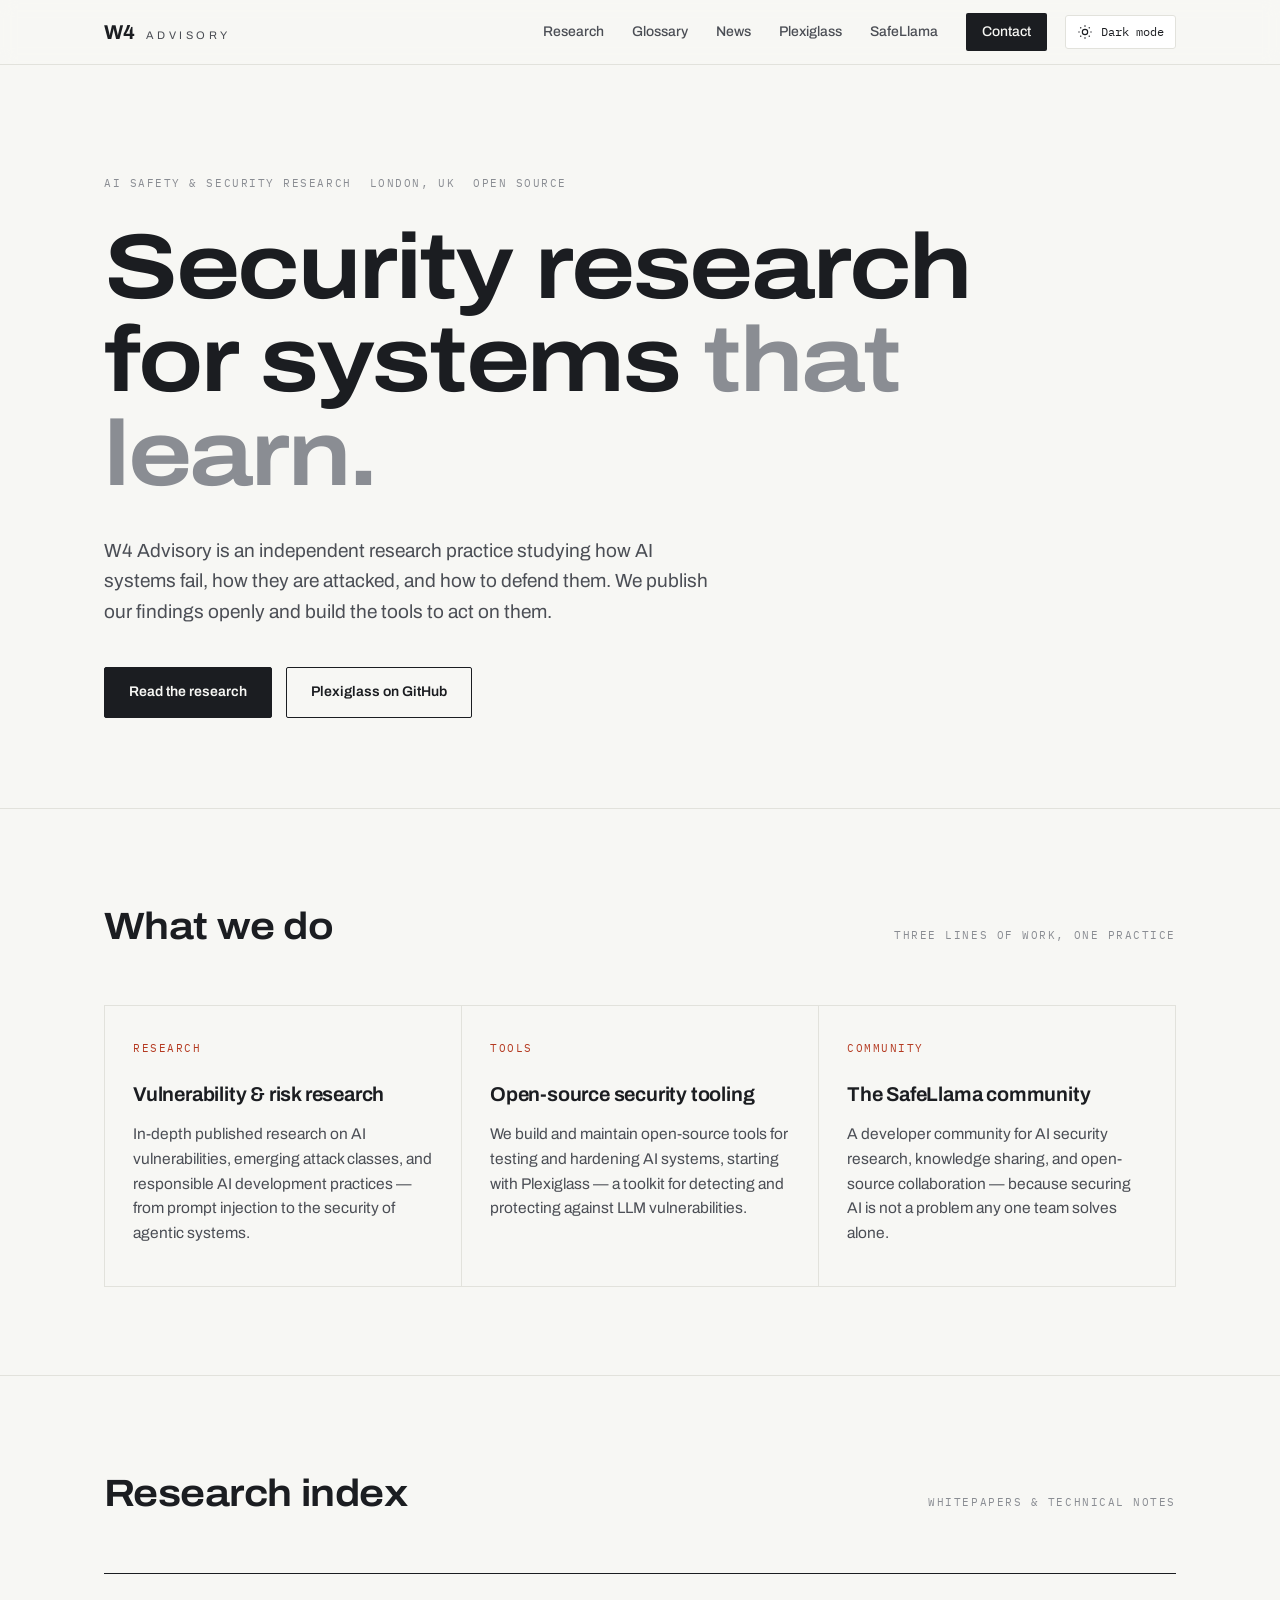
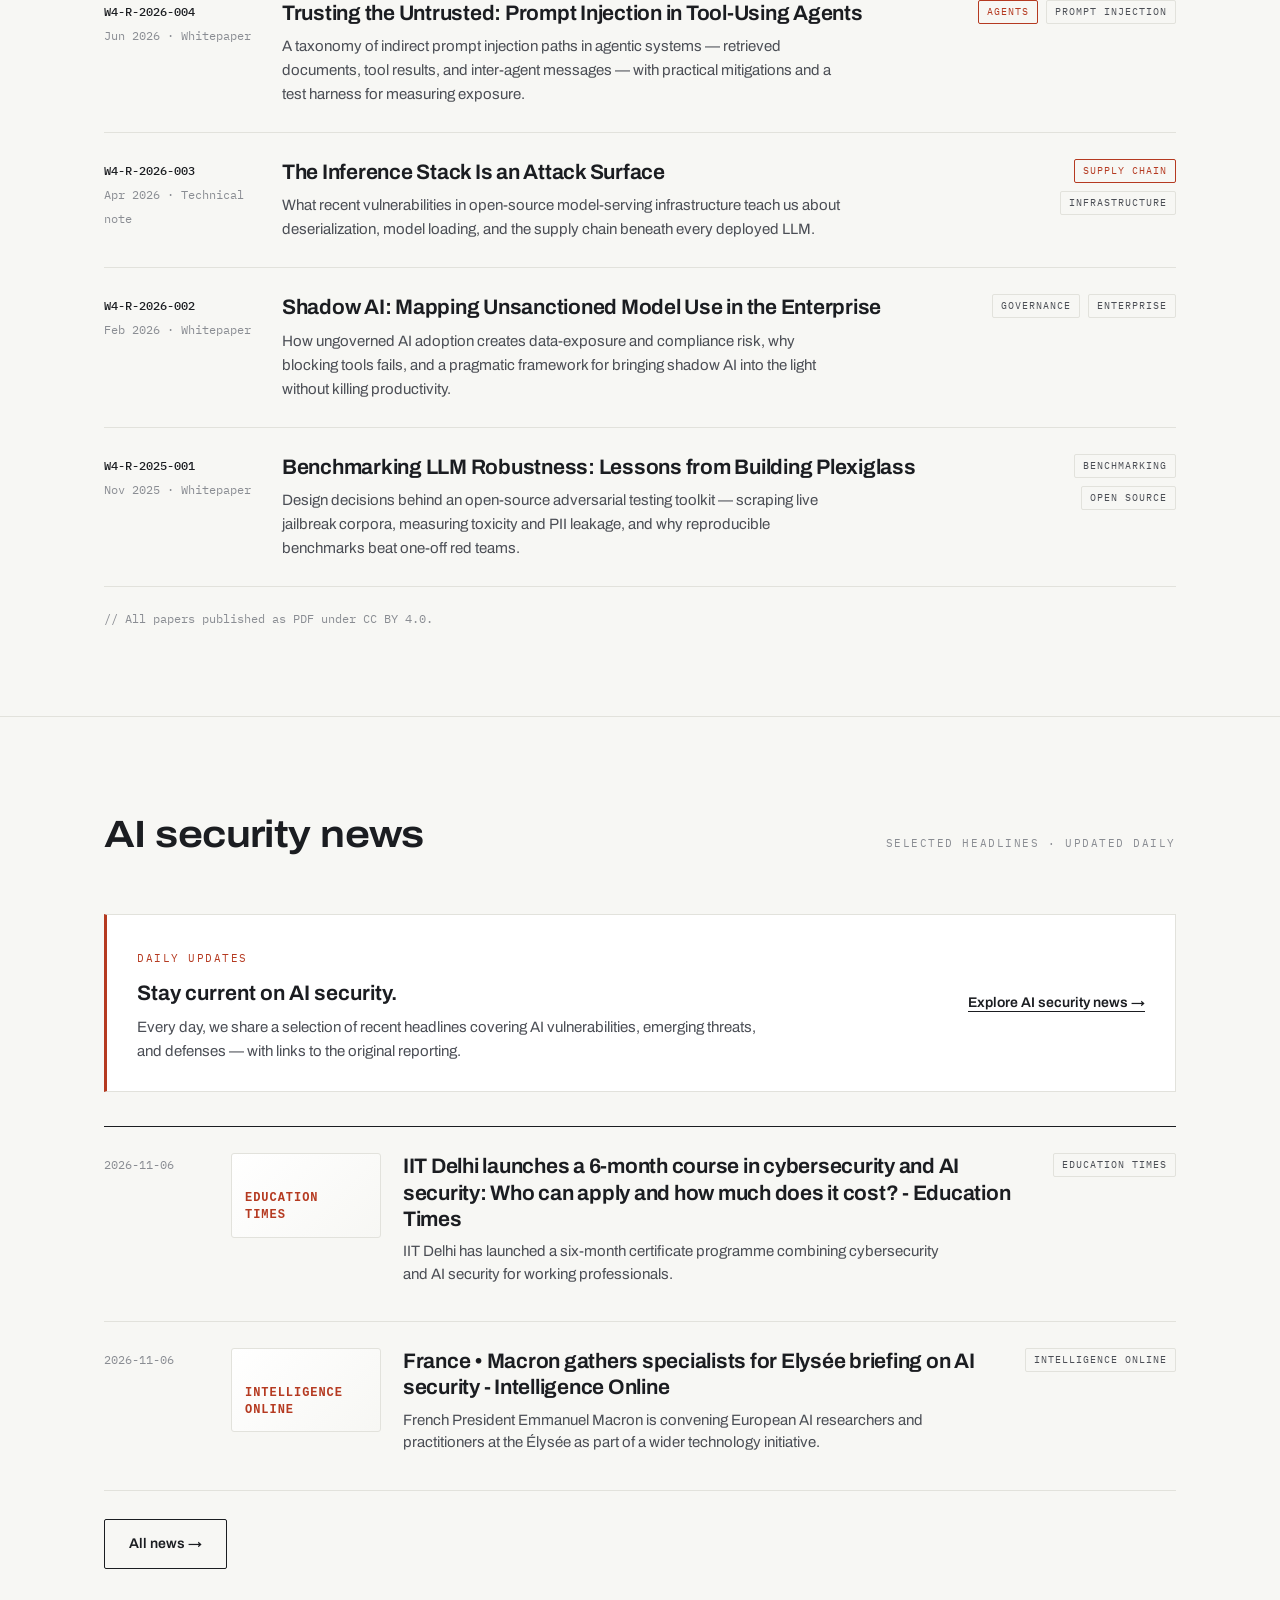
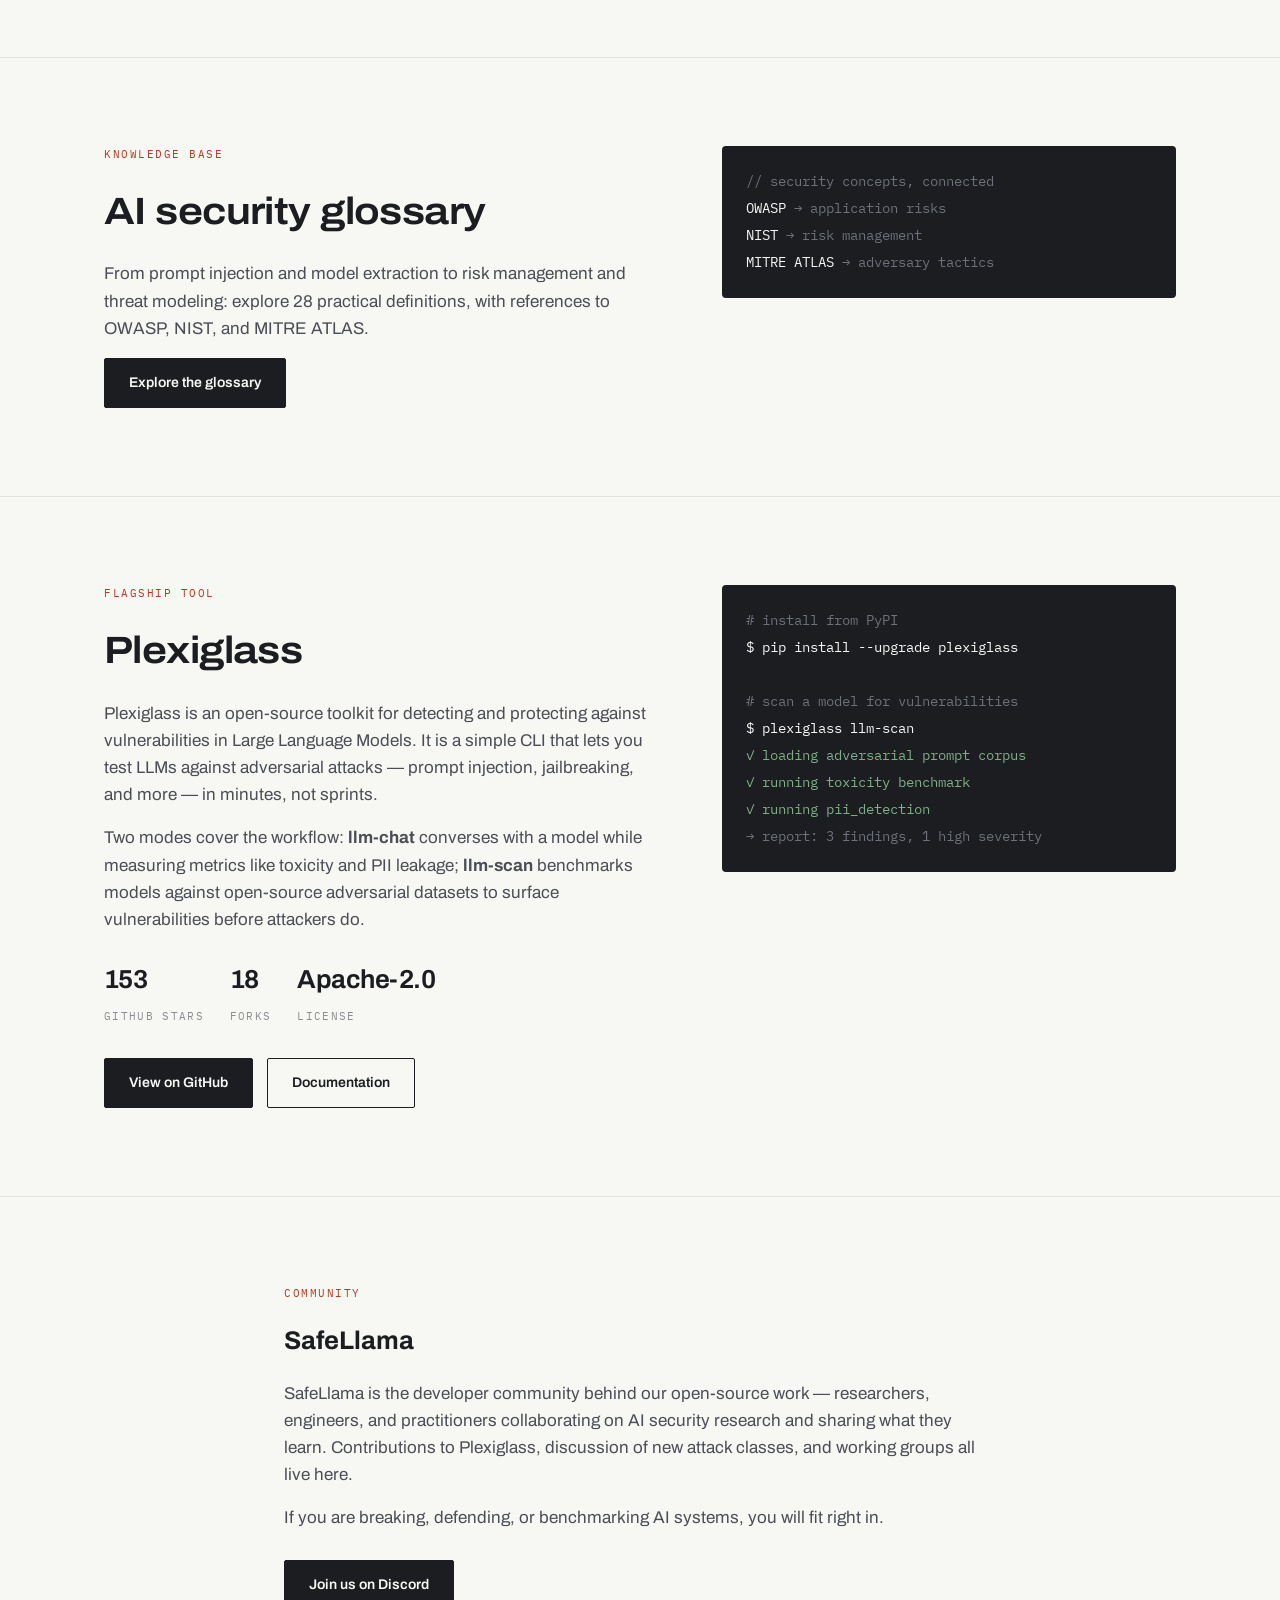
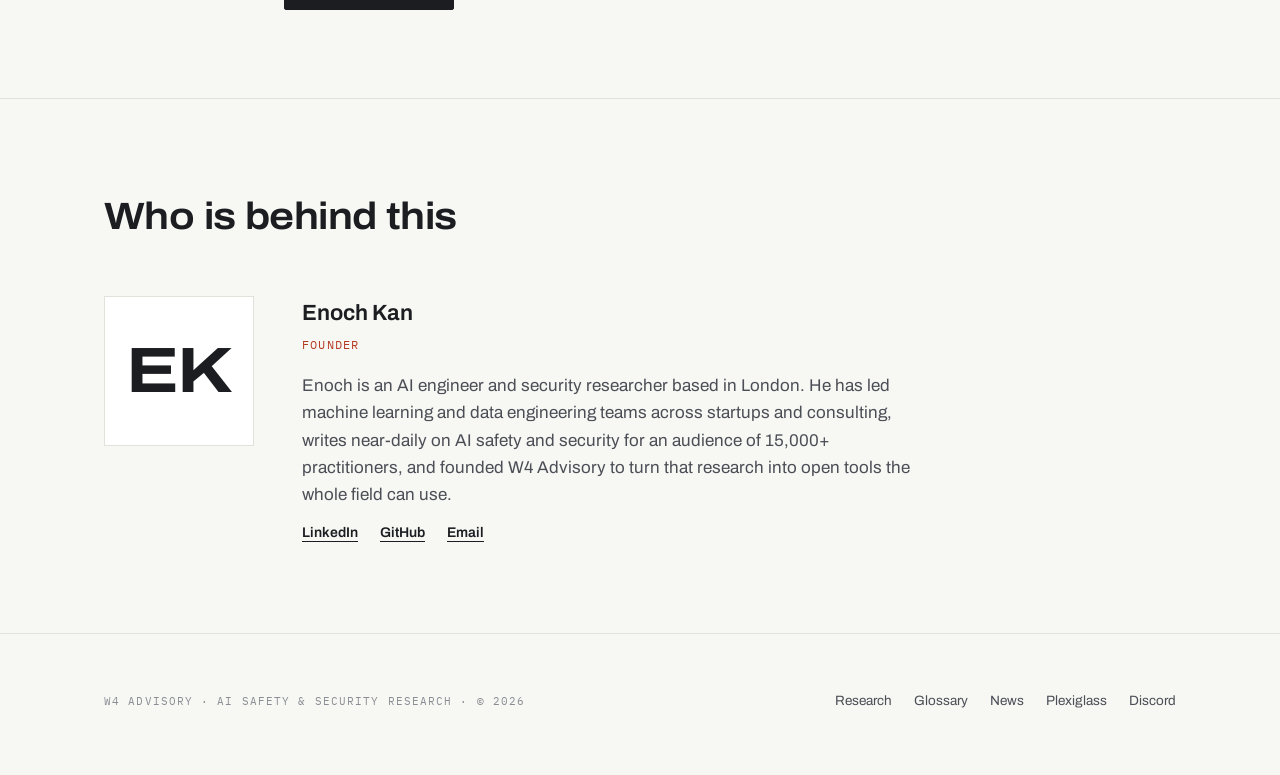
==== commit 702907af: "Add persistent dark mode and daily news previews" ====
--- a/index.html
+++ b/index.html
@@ -27,6 +27,7 @@
 <link rel="preconnect" href="https://fonts.googleapis.com">
 <link rel="preconnect" href="https://fonts.gstatic.com" crossorigin>
 <link href="https://fonts.googleapis.com/css2?family=Archivo:wdth,wght@62..125,300..800&family=IBM+Plex+Mono:wght@400;500&display=swap" rel="stylesheet">
+<script>try{const theme=localStorage.getItem('w4-theme');if(theme==='dark'||theme==='light')document.documentElement.dataset.theme=theme}catch(_){}</script>
 <style>
   :root {
     --ink: #1b1d21;
@@ -344,20 +345,23 @@
   .foot-links a { font-size: 13.5px; color: var(--ink-soft); text-decoration: none; }
   .foot-links a:hover { color: var(--ink); text-decoration: underline; text-underline-offset: 4px; }
 </style>
+<link rel="stylesheet" href="theme.css">
+<script defer src="theme.js"></script>
+<script src="news-preview.js"></script>
 </head>
 <body>
 
 <header>
   <div class="wrap nav">
     <a class="wordmark" href="#top">W4<span>Advisory</span></a>
-    <nav class="nav-links" aria-label="Primary">
+    <div class="nav-actions"><nav class="nav-links" aria-label="Primary">
       <a href="#research">Research</a>
       <a href="glossary.html">Glossary</a>
       <a href="#news">News</a>
       <a href="#plexiglass">Plexiglass</a>
       <a href="#safellama">SafeLlama</a>
       <a class="cta" href="mailto:hello@w4advisory.com">Contact</a>
-    </nav>
+    </nav><button class="theme-toggle" type="button" aria-label="Switch theme" aria-pressed="false"><svg class="sun" viewBox="0 0 24 24" fill="none" stroke="currentColor" stroke-width="1.7" aria-hidden="true"><circle cx="12" cy="12" r="4"/><path d="M12 2v2m0 16v2M4.93 4.93l1.41 1.41m11.32 11.32 1.41 1.41M2 12h2m16 0h2M4.93 19.07l1.41-1.41M17.66 6.34l1.41-1.41"/></svg><svg class="moon" viewBox="0 0 24 24" fill="none" stroke="currentColor" stroke-width="1.7" aria-hidden="true"><path d="M20.2 15.7A8.5 8.5 0 0 1 8.3 3.8 8.5 8.5 0 1 0 20.2 15.7Z"/></svg><span class="theme-label">Dark mode</span></button></div>
   </div>
 </header>
 
@@ -457,13 +461,13 @@
     <div class="wrap">
       <div class="section-head">
         <h2 id="news-h">AI security news</h2>
-        <span class="meta">Selected headlines · Updated twice weekly</span>
-      </div>
-      <div class="news-announcement" role="note" aria-label="New twice-weekly news updates">
+        <span class="meta">Selected headlines · Updated daily</span>
+      </div>
+      <div class="news-announcement" role="note" aria-label="Daily news updates">
         <div>
-          <span class="meta" style="color: var(--alert);">New · Twice-weekly updates</span>
+          <span class="meta" style="color: var(--alert);">Daily updates</span>
           <h3>Stay current on AI security.</h3>
-          <p>Every Tuesday and Friday, we share a selection of recent headlines covering AI vulnerabilities, emerging threats, and defenses — with links to the original reporting.</p>
+          <p>Every day, we share a selection of recent headlines covering AI vulnerabilities, emerging threats, and defenses — with links to the original reporting.</p>
         </div>
         <a href="news.html">Explore AI security news →</a>
       </div>
@@ -579,14 +583,15 @@
   node.replaceChildren();
   for(const story of data.slice(0,2)){
    if(!story.title||!story.url||!story.url.startsWith('https://'))continue;
-   const row=document.createElement('a');row.className='paper-row';row.href=story.url;row.target='_blank';row.rel='noopener noreferrer';
+   const row=document.createElement('a');row.className='paper-row news-row';row.href=story.article_url||story.url;row.target='_blank';row.rel='noopener noreferrer';
    const date=document.createElement('div');date.className='paper-id';date.textContent=story.published||'';
-   const body=document.createElement('div');body.className='paper-main';const h=document.createElement('h3');h.textContent=story.title;body.append(h);
+   const body=document.createElement('div');body.className='paper-main';const h=document.createElement('h3');h.textContent=story.title;body.append(h);const summary=W4NewsPreview.summary(story);if(summary)body.append(summary);
    const tags=document.createElement('div');tags.className='paper-tags';const source=document.createElement('span');source.className='tag';source.textContent=story.source||'News';tags.append(source);
-   row.append(date,body,tags);node.append(row);
+   row.append(date,W4NewsPreview.media(story),body,tags);node.append(row);
   }
  }catch(error){node.textContent='Headlines temporarily unavailable.'}
 })();
 </script>
 </body>
 </html>
+
--- a/theme.css
+++ b/theme.css
@@ -0,0 +1,38 @@
+:root { color-scheme: light; }
+@media (prefers-color-scheme: dark) {
+  :root:not([data-theme="light"]) {
+    --ink: #f1f1ed; --ink-soft: #c7c9c7; --muted: #a4a8a6;
+    --paper: #14181b; --paper-raised: #1d2327; --hairline: #394146;
+    --alert: #ff9478; color-scheme: dark;
+  }
+}
+:root[data-theme="dark"] {
+  --ink: #f1f1ed; --ink-soft: #c7c9c7; --muted: #a4a8a6;
+  --paper: #14181b; --paper-raised: #1d2327; --hairline: #394146;
+  --alert: #ff9478; color-scheme: dark;
+}
+.nav-actions { display: flex; align-items: center; gap: 18px; margin-left: auto; }
+.theme-toggle { display: inline-flex; align-items: center; gap: 8px; padding: 8px 11px; border: 1px solid var(--hairline); border-radius: 3px; background: var(--paper-raised); color: var(--ink); font: 12px var(--mono); cursor: pointer; white-space: nowrap; }
+.theme-toggle:hover { border-color: var(--alert); }
+.theme-toggle svg { width: 16px; height: 16px; flex: none; }
+.theme-toggle .moon { display: none; }
+:root[data-theme="dark"] .theme-toggle .sun { display: none; }
+:root[data-theme="dark"] .theme-toggle .moon { display: block; }
+@media (prefers-color-scheme: dark) {
+  :root:not([data-theme="light"]) .theme-toggle .sun { display: none; }
+  :root:not([data-theme="light"]) .theme-toggle .moon { display: block; }
+}
+.news-preview { width: 100%; aspect-ratio: 16 / 9; object-fit: cover; background: var(--paper-raised); border: 1px solid var(--hairline); border-radius: 3px; }
+.news-preview-fallback { display: flex; align-items: flex-end; padding: 13px; background: linear-gradient(135deg, var(--paper-raised), var(--paper)); color: var(--alert); font: 600 12px/1.4 var(--mono); letter-spacing: .08em; text-transform: uppercase; }
+.news-preview-wrap { display: block; min-width: 0; }
+.news-summary { color: var(--ink-soft); font-size: 14px; line-height: 1.5; margin: 7px 0 10px; }
+.story { grid-template-columns: 110px 190px minmax(0, 1fr); align-items: start; }
+.story .news-preview-wrap { width: 190px; }
+.paper-row.news-row { grid-template-columns: 105px 150px minmax(0, 1fr) 110px; gap: 22px; }
+.paper-row.news-row .news-preview-wrap { width: 150px; }
+.paper-row.news-row .paper-main { min-width: 0; }
+@media (max-width: 860px) { .paper-row.news-row { grid-template-columns: 125px minmax(0, 1fr); gap: 10px 18px; } .paper-row.news-row .paper-id { grid-column: 1 / -1; } .paper-row.news-row .news-preview-wrap { width: 125px; } .paper-row.news-row .paper-tags { grid-column: 2; } }
+@media (max-width: 720px) { .story { grid-template-columns: 105px minmax(0, 1fr); gap: 12px 18px; } .story .date { grid-column: 1 / -1; } .story .news-preview-wrap { width: 105px; } .story h2 { font-size: 19px; } }
+:root[data-theme="dark"] .controls input, :root[data-theme="dark"] .controls select { background: var(--paper-raised); }
+@media (prefers-color-scheme: dark) { :root:not([data-theme="light"]) .controls input, :root:not([data-theme="light"]) .controls select { background: var(--paper-raised); } }
+@media (max-width: 720px) { .nav-actions { gap: 10px; } .theme-toggle .theme-label { display: none; } }
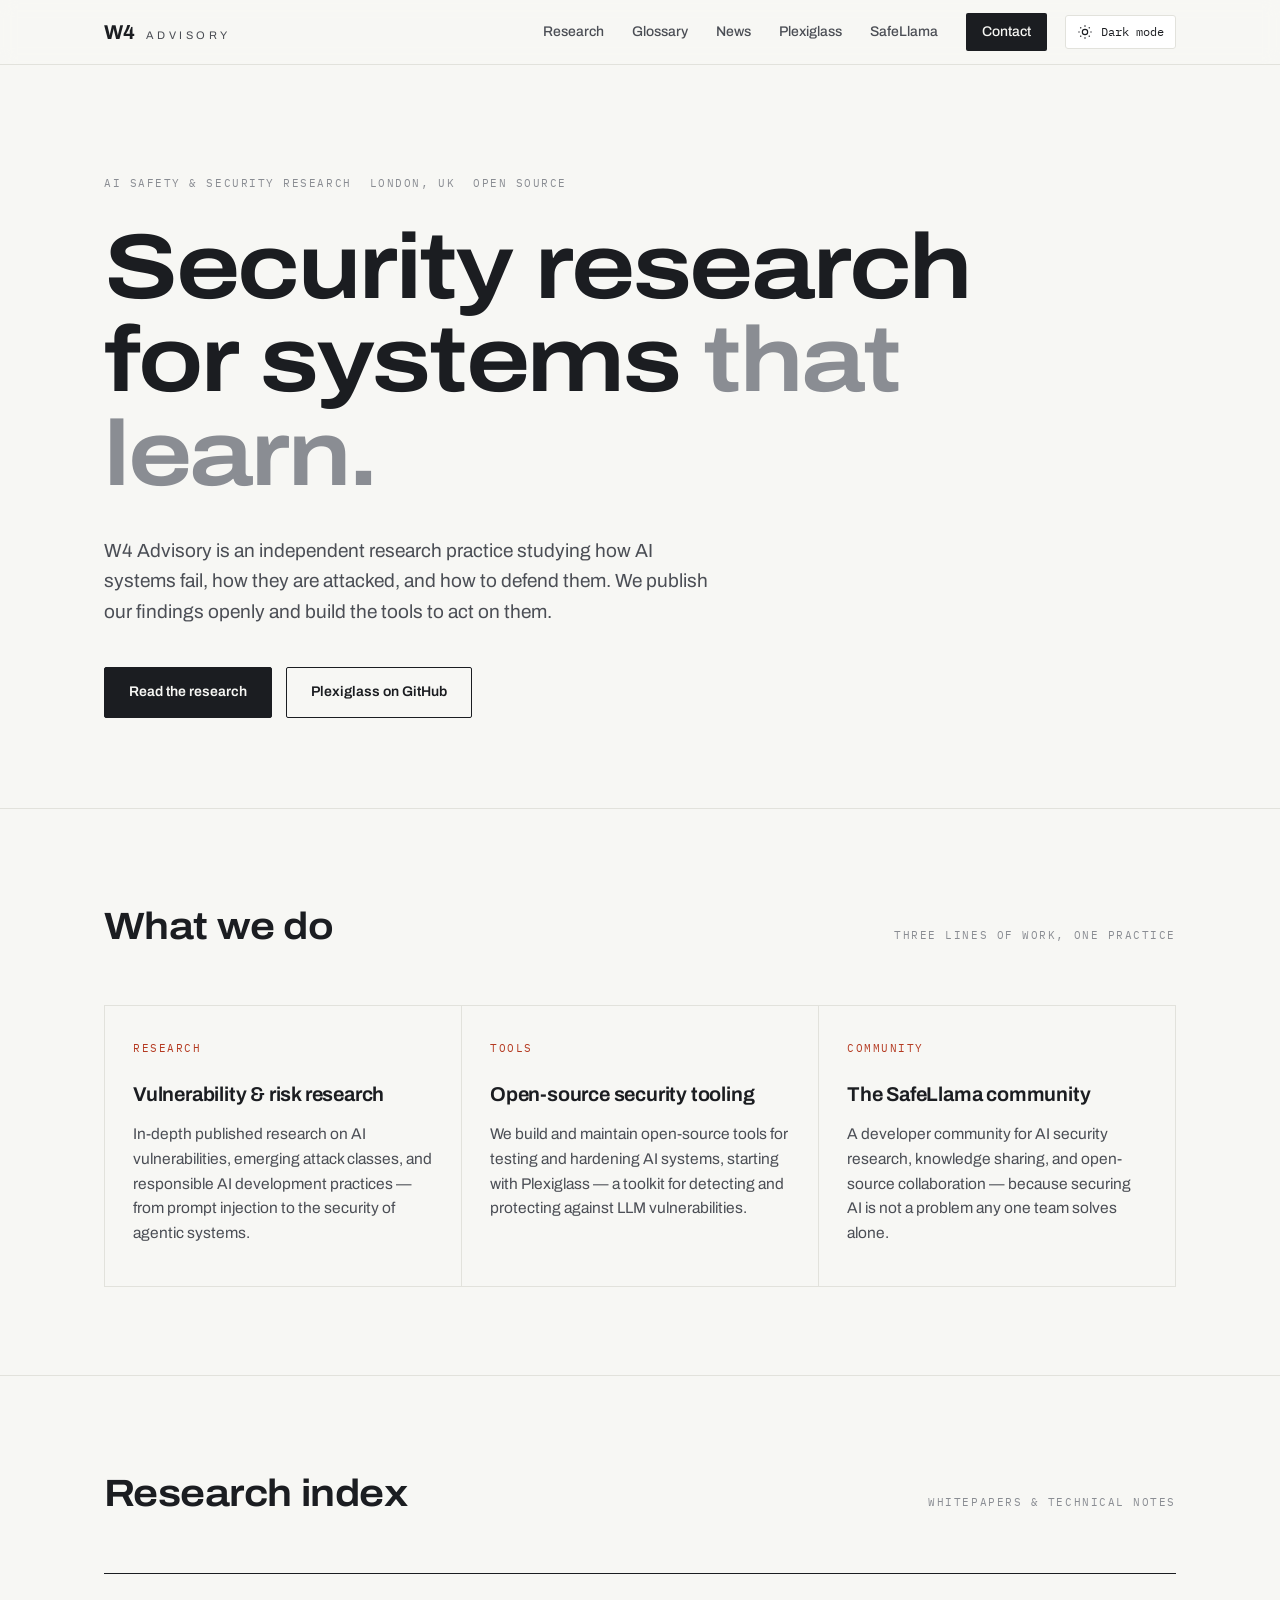
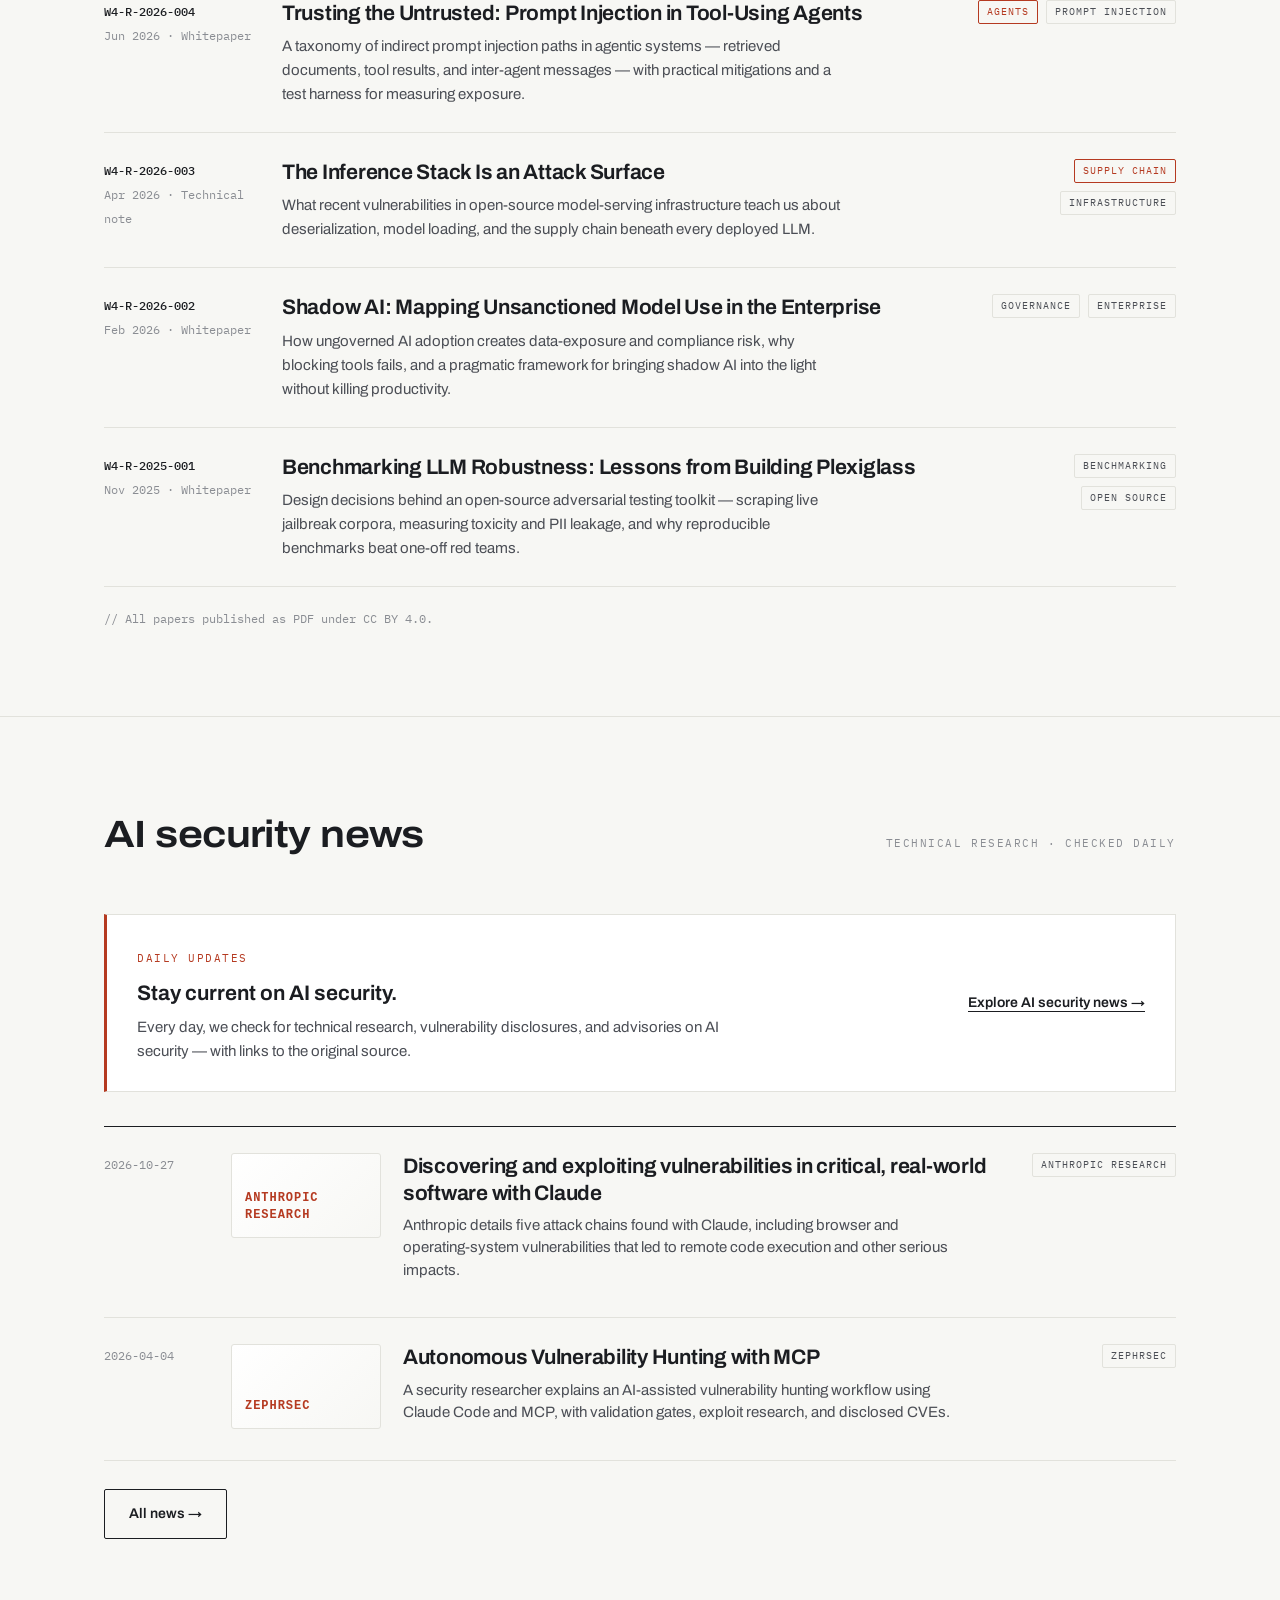
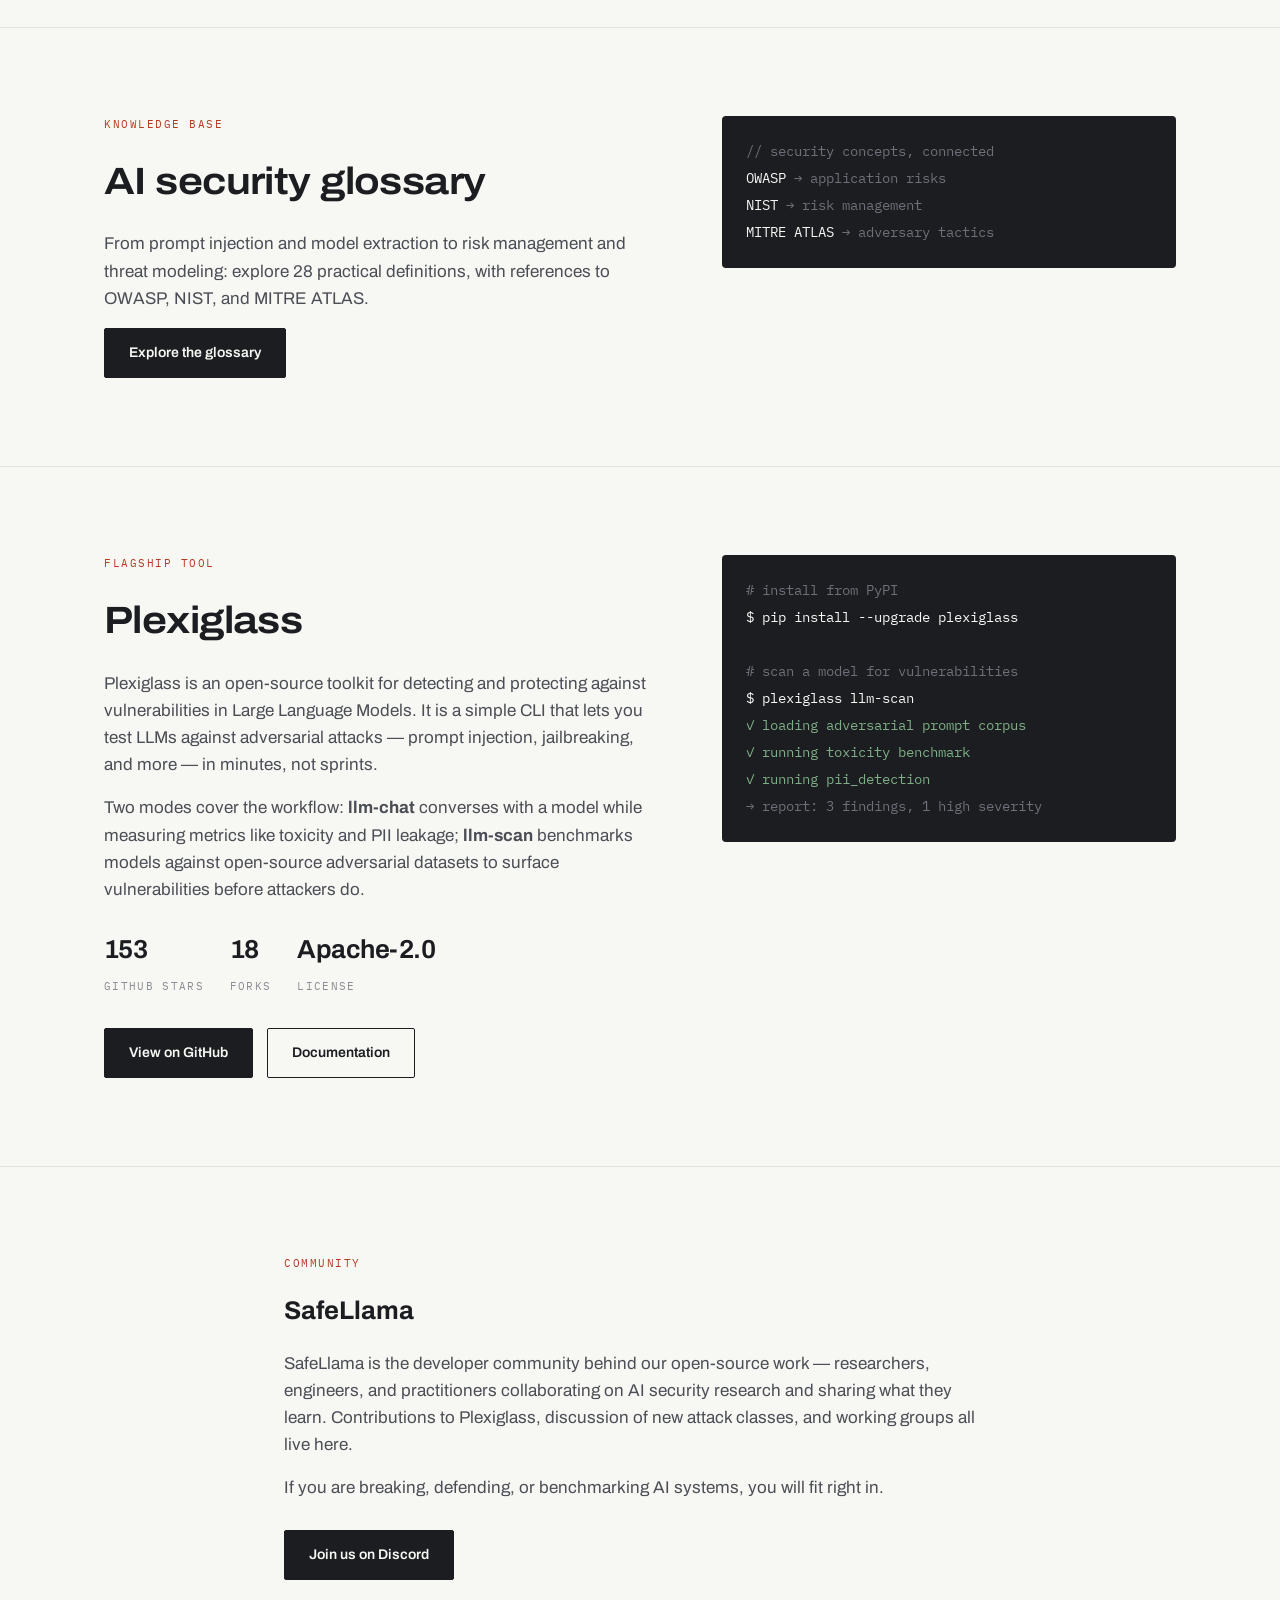
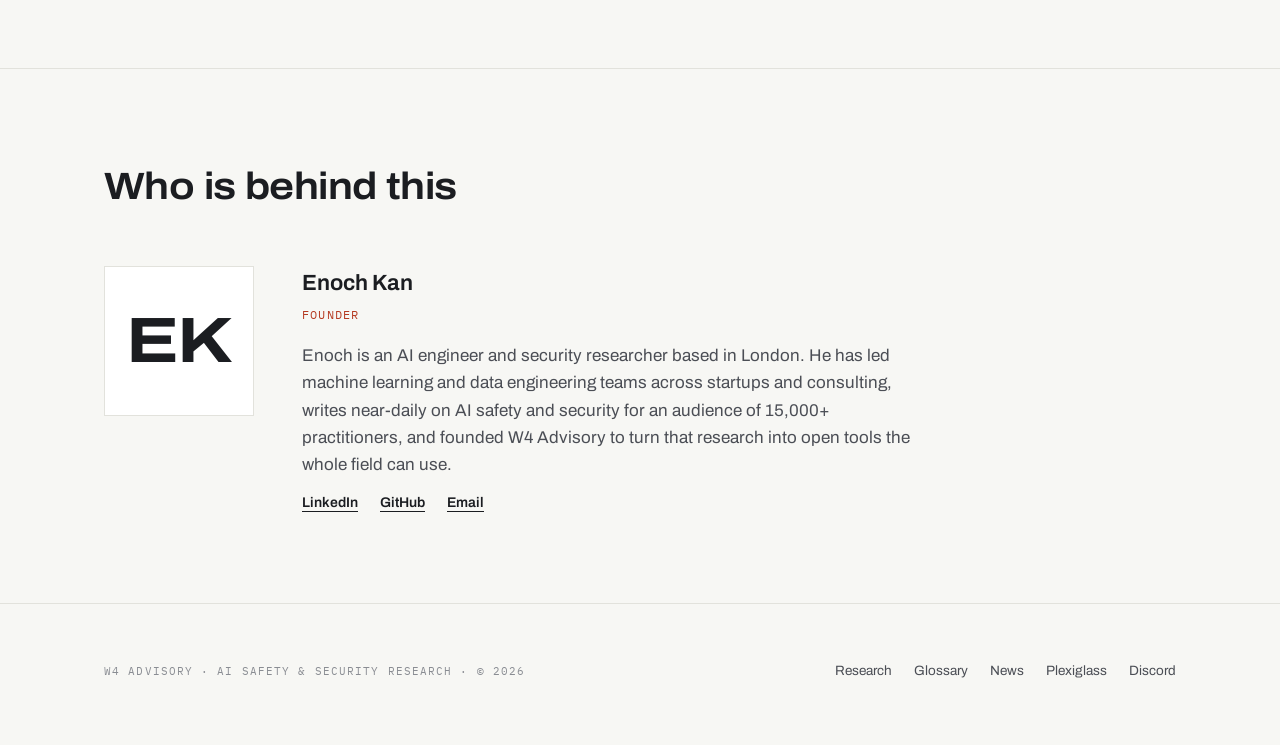
==== commit 200dccb4: "Prioritize technical AI security research and advisories" ====
--- a/index.html
+++ b/index.html
@@ -461,13 +461,13 @@
     <div class="wrap">
       <div class="section-head">
         <h2 id="news-h">AI security news</h2>
-        <span class="meta">Selected headlines · Updated daily</span>
+        <span class="meta">Technical research · Checked daily</span>
       </div>
       <div class="news-announcement" role="note" aria-label="Daily news updates">
         <div>
           <span class="meta" style="color: var(--alert);">Daily updates</span>
           <h3>Stay current on AI security.</h3>
-          <p>Every day, we share a selection of recent headlines covering AI vulnerabilities, emerging threats, and defenses — with links to the original reporting.</p>
+          <p>Every day, we check for technical research, vulnerability disclosures, and advisories on AI security — with links to the original source.</p>
         </div>
         <a href="news.html">Explore AI security news →</a>
       </div>
--- a/theme.css
+++ b/theme.css
@@ -1,11 +1,4 @@
 :root { color-scheme: light; }
-@media (prefers-color-scheme: dark) {
-  :root:not([data-theme="light"]) {
-    --ink: #f1f1ed; --ink-soft: #c7c9c7; --muted: #a4a8a6;
-    --paper: #14181b; --paper-raised: #1d2327; --hairline: #394146;
-    --alert: #ff9478; color-scheme: dark;
-  }
-}
 :root[data-theme="dark"] {
   --ink: #f1f1ed; --ink-soft: #c7c9c7; --muted: #a4a8a6;
   --paper: #14181b; --paper-raised: #1d2327; --hairline: #394146;
@@ -18,10 +11,6 @@
 .theme-toggle .moon { display: none; }
 :root[data-theme="dark"] .theme-toggle .sun { display: none; }
 :root[data-theme="dark"] .theme-toggle .moon { display: block; }
-@media (prefers-color-scheme: dark) {
-  :root:not([data-theme="light"]) .theme-toggle .sun { display: none; }
-  :root:not([data-theme="light"]) .theme-toggle .moon { display: block; }
-}
 .news-preview { width: 100%; aspect-ratio: 16 / 9; object-fit: cover; background: var(--paper-raised); border: 1px solid var(--hairline); border-radius: 3px; }
 .news-preview-fallback { display: flex; align-items: flex-end; padding: 13px; background: linear-gradient(135deg, var(--paper-raised), var(--paper)); color: var(--alert); font: 600 12px/1.4 var(--mono); letter-spacing: .08em; text-transform: uppercase; }
 .news-preview-wrap { display: block; min-width: 0; }
@@ -34,5 +23,6 @@
 @media (max-width: 860px) { .paper-row.news-row { grid-template-columns: 125px minmax(0, 1fr); gap: 10px 18px; } .paper-row.news-row .paper-id { grid-column: 1 / -1; } .paper-row.news-row .news-preview-wrap { width: 125px; } .paper-row.news-row .paper-tags { grid-column: 2; } }
 @media (max-width: 720px) { .story { grid-template-columns: 105px minmax(0, 1fr); gap: 12px 18px; } .story .date { grid-column: 1 / -1; } .story .news-preview-wrap { width: 105px; } .story h2 { font-size: 19px; } }
 :root[data-theme="dark"] .controls input, :root[data-theme="dark"] .controls select { background: var(--paper-raised); }
-@media (prefers-color-scheme: dark) { :root:not([data-theme="light"]) .controls input, :root:not([data-theme="light"]) .controls select { background: var(--paper-raised); } }
 @media (max-width: 720px) { .nav-actions { gap: 10px; } .theme-toggle .theme-label { display: none; } }
+
+.discussion-link { display: inline-block; margin-top: 10px; color: var(--alert); font: 12px var(--mono); text-underline-offset: 3px; }
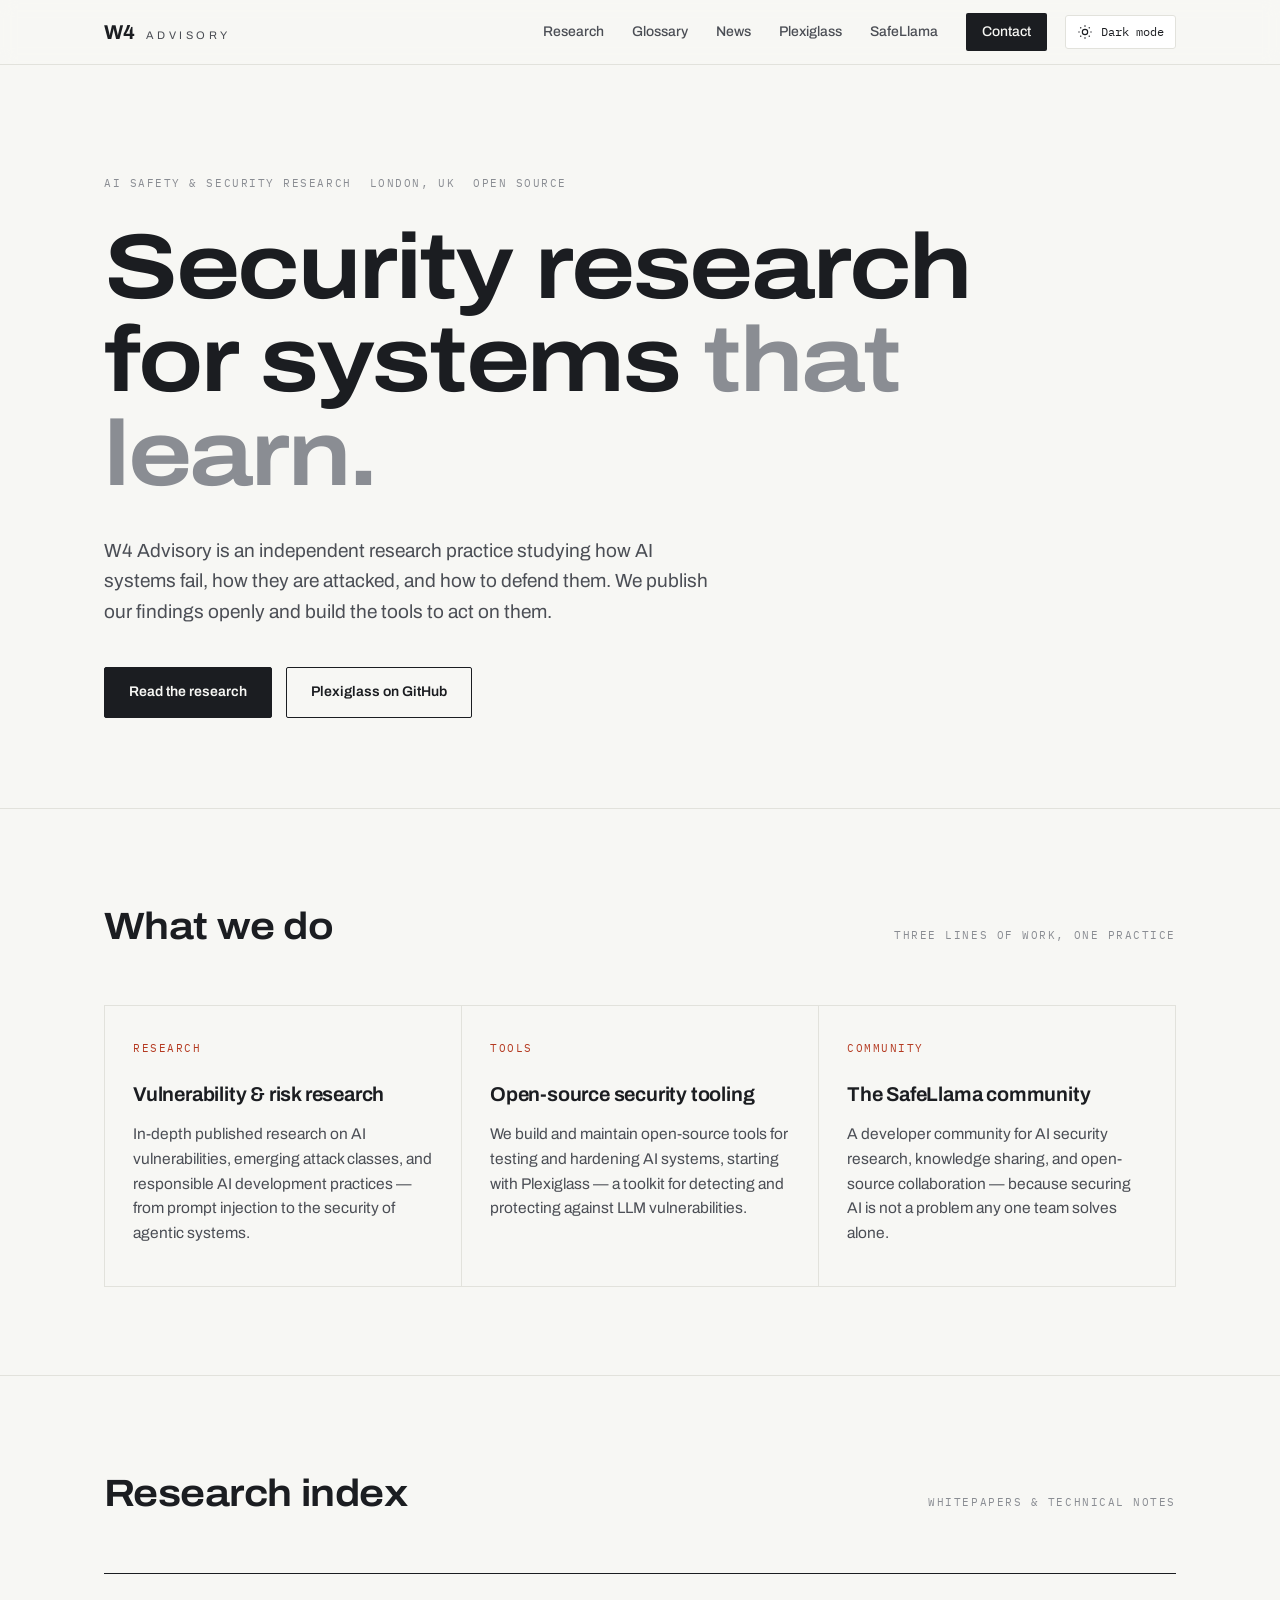
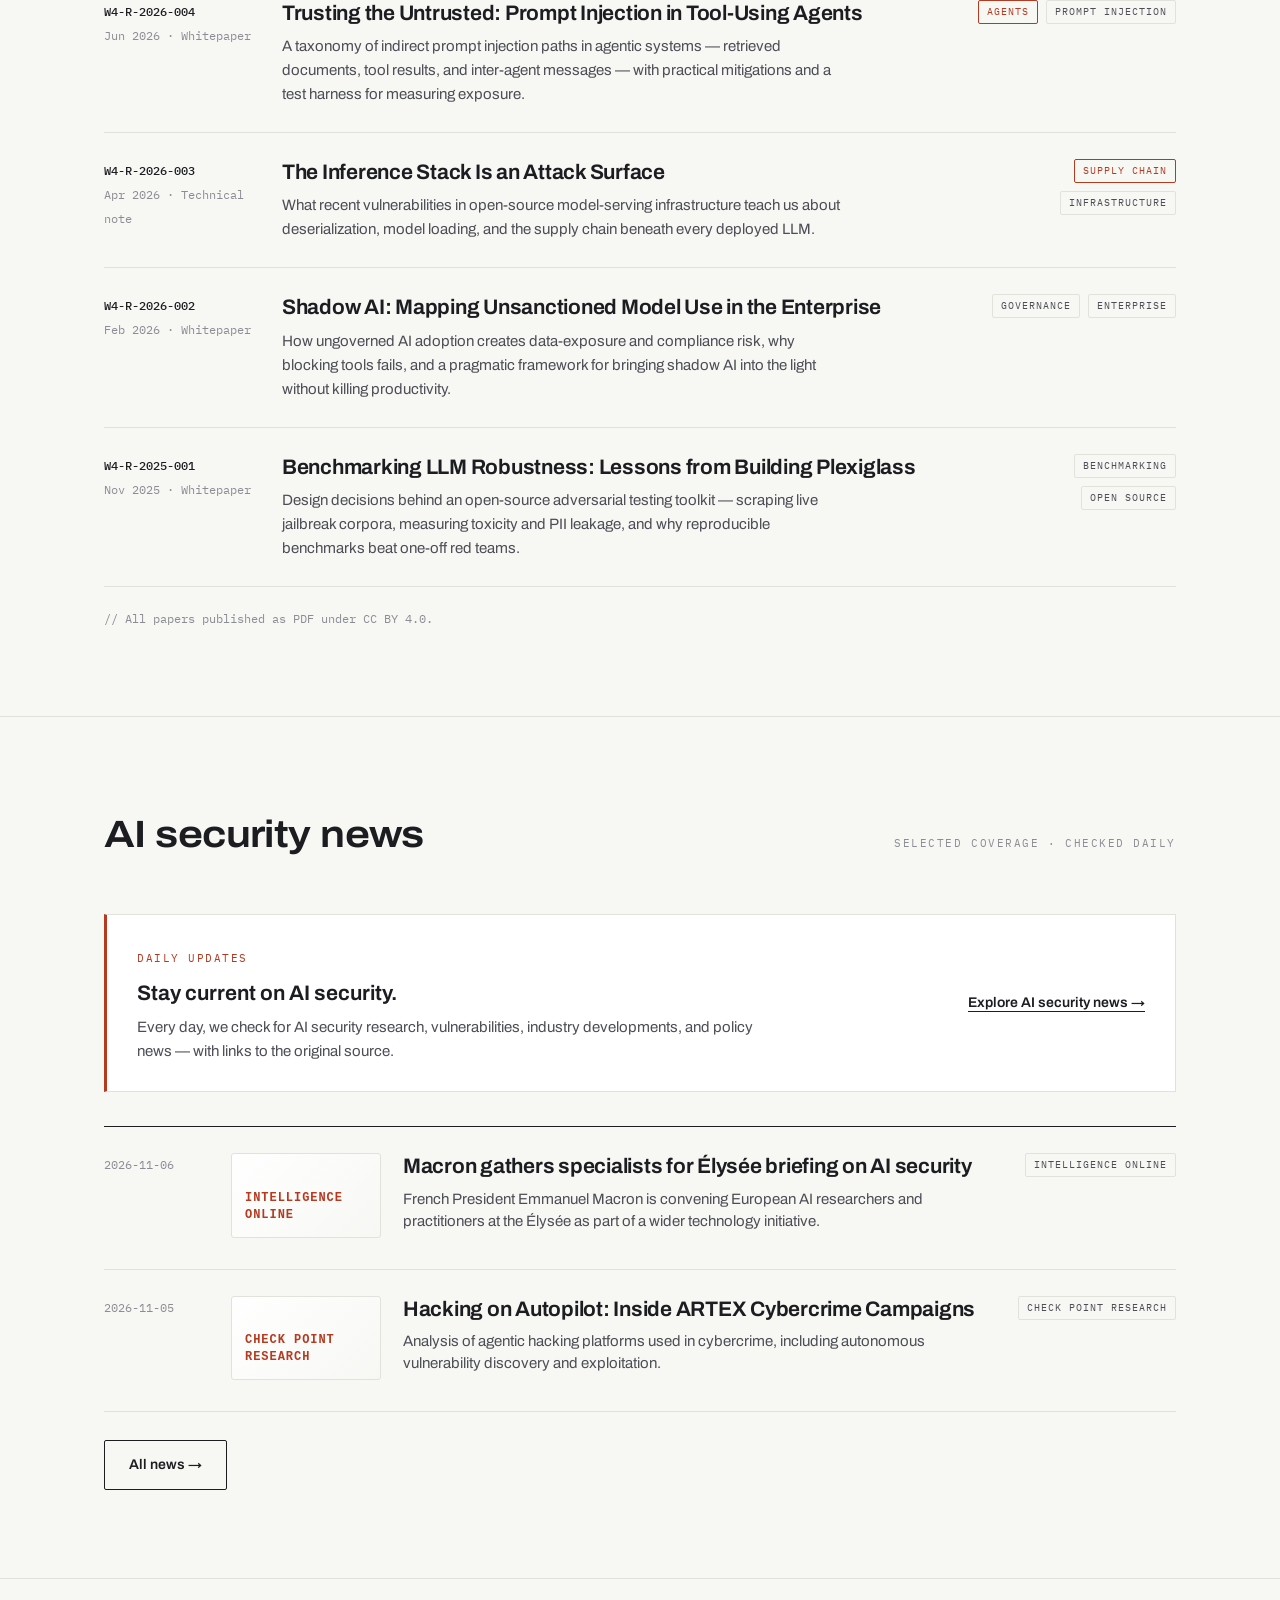
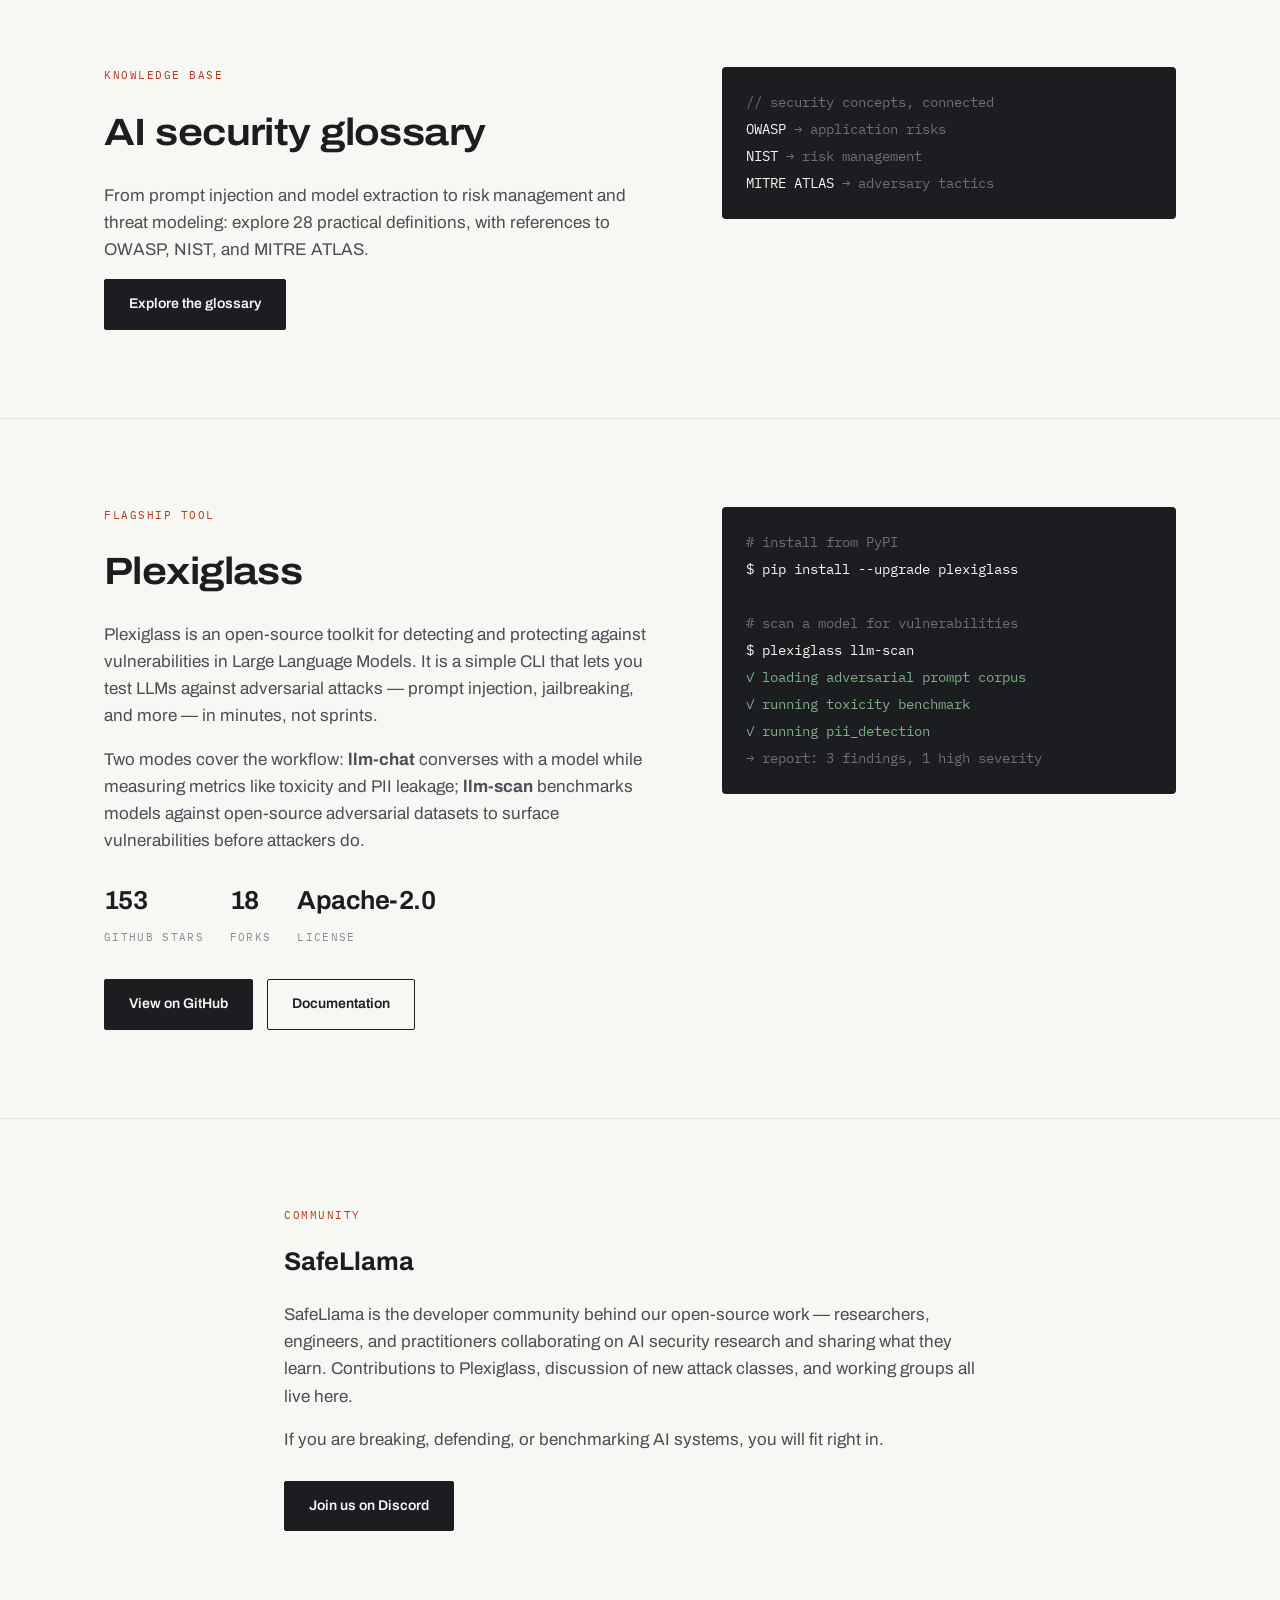
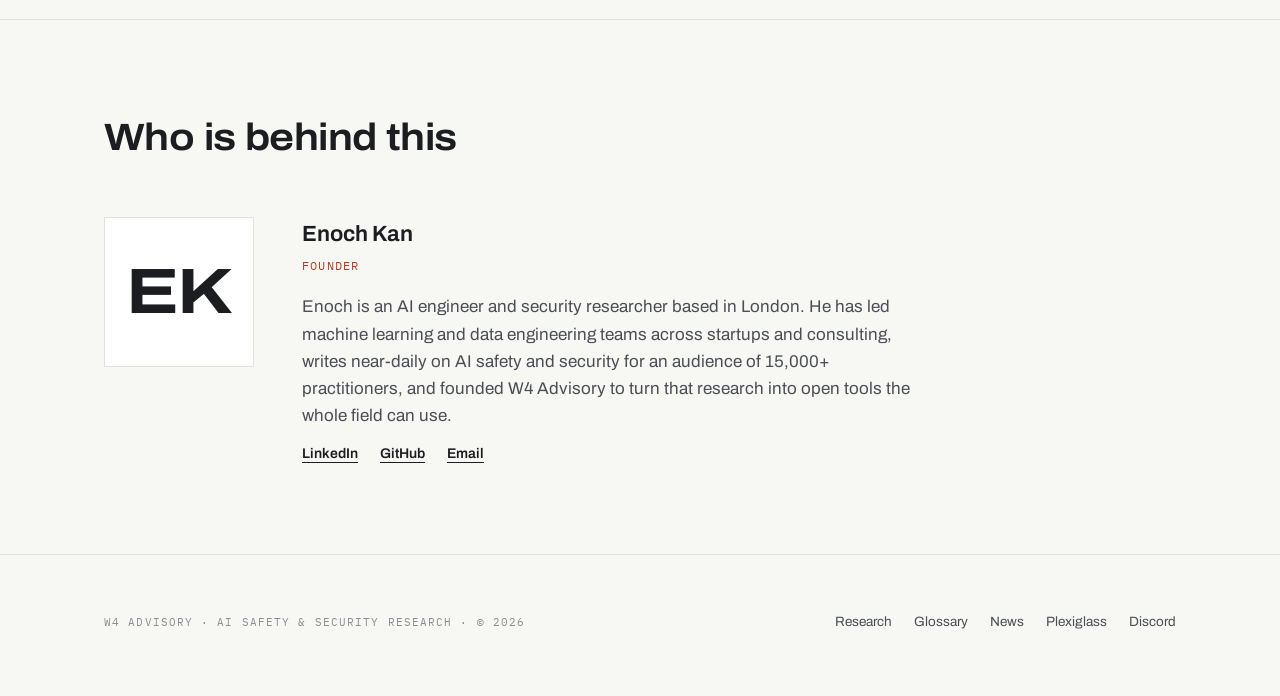
==== commit e082f86e: "Restore selected news and sync 20 relevant AI security stories" ====
--- a/index.html
+++ b/index.html
@@ -461,13 +461,13 @@
     <div class="wrap">
       <div class="section-head">
         <h2 id="news-h">AI security news</h2>
-        <span class="meta">Technical research · Checked daily</span>
+        <span class="meta">Selected coverage · Checked daily</span>
       </div>
       <div class="news-announcement" role="note" aria-label="Daily news updates">
         <div>
           <span class="meta" style="color: var(--alert);">Daily updates</span>
           <h3>Stay current on AI security.</h3>
-          <p>Every day, we check for technical research, vulnerability disclosures, and advisories on AI security — with links to the original source.</p>
+          <p>Every day, we check for AI security research, vulnerabilities, industry developments, and policy news — with links to the original source.</p>
         </div>
         <a href="news.html">Explore AI security news →</a>
       </div>
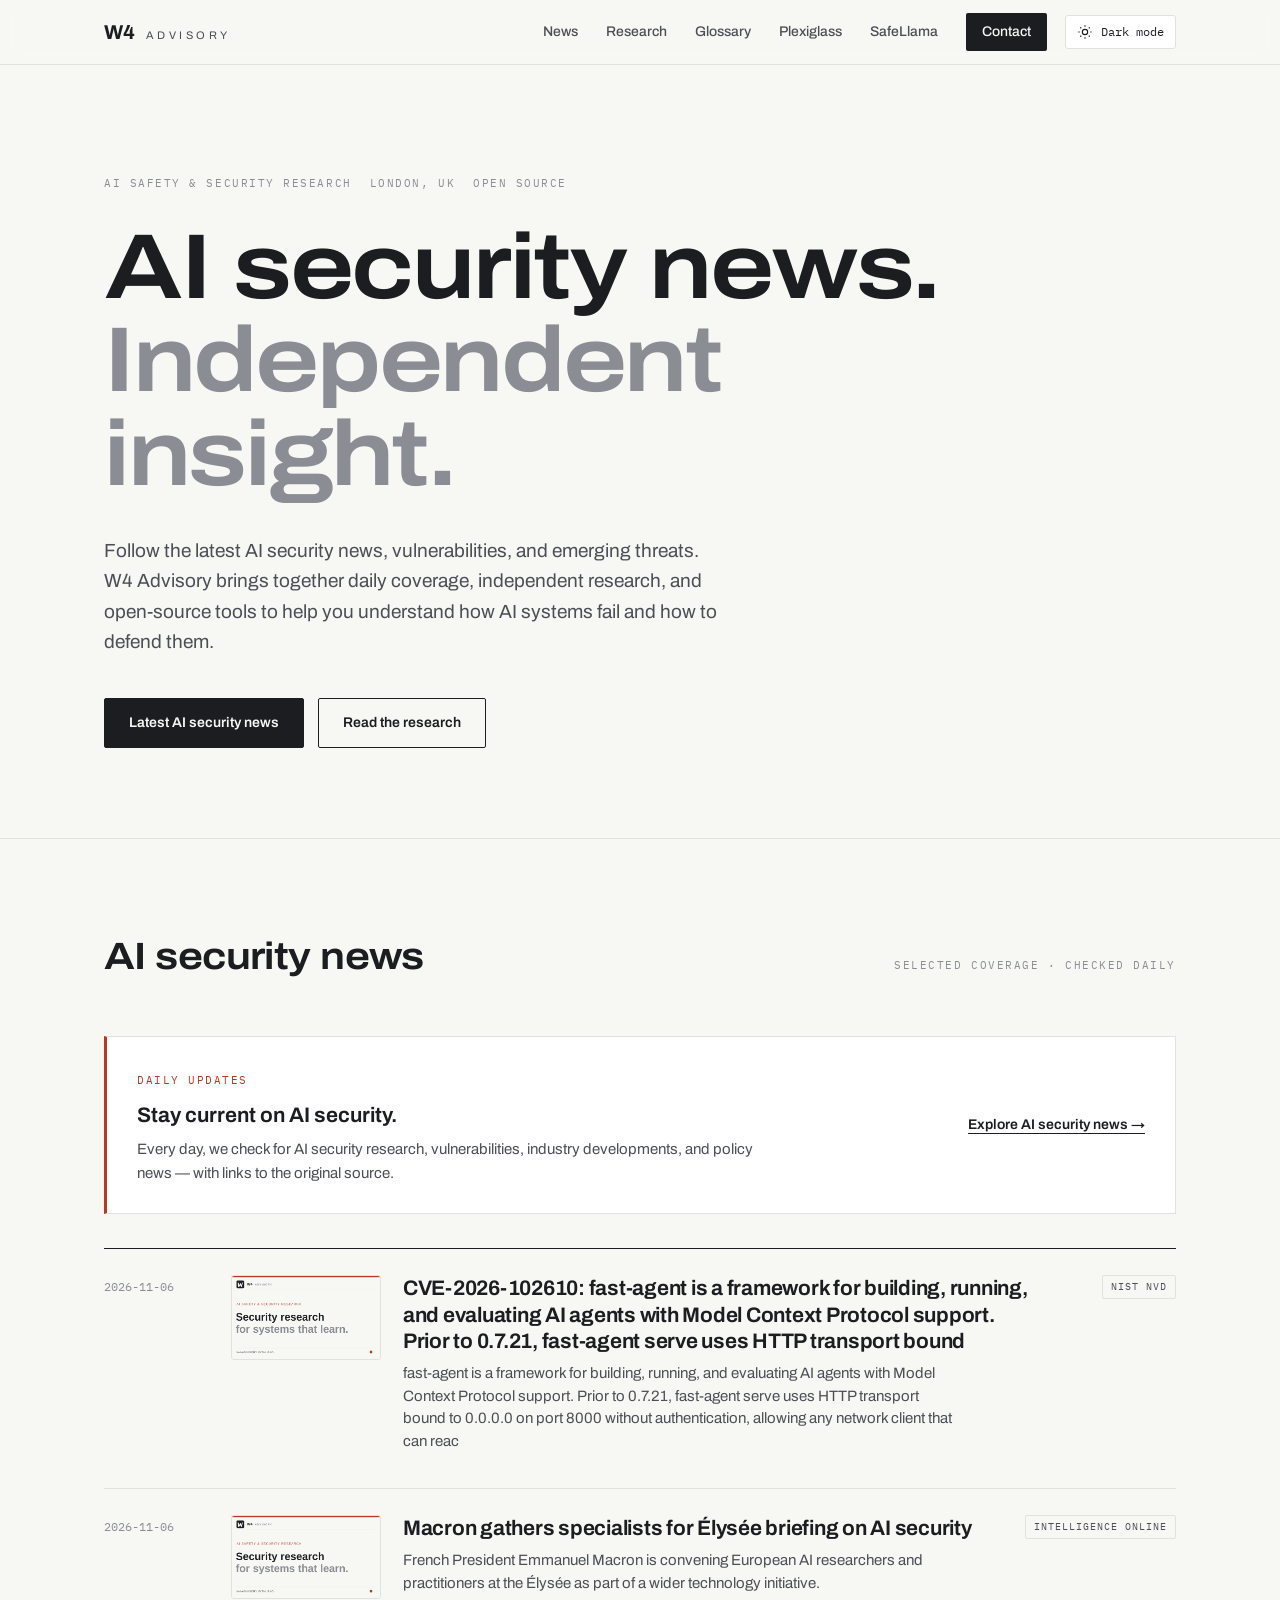
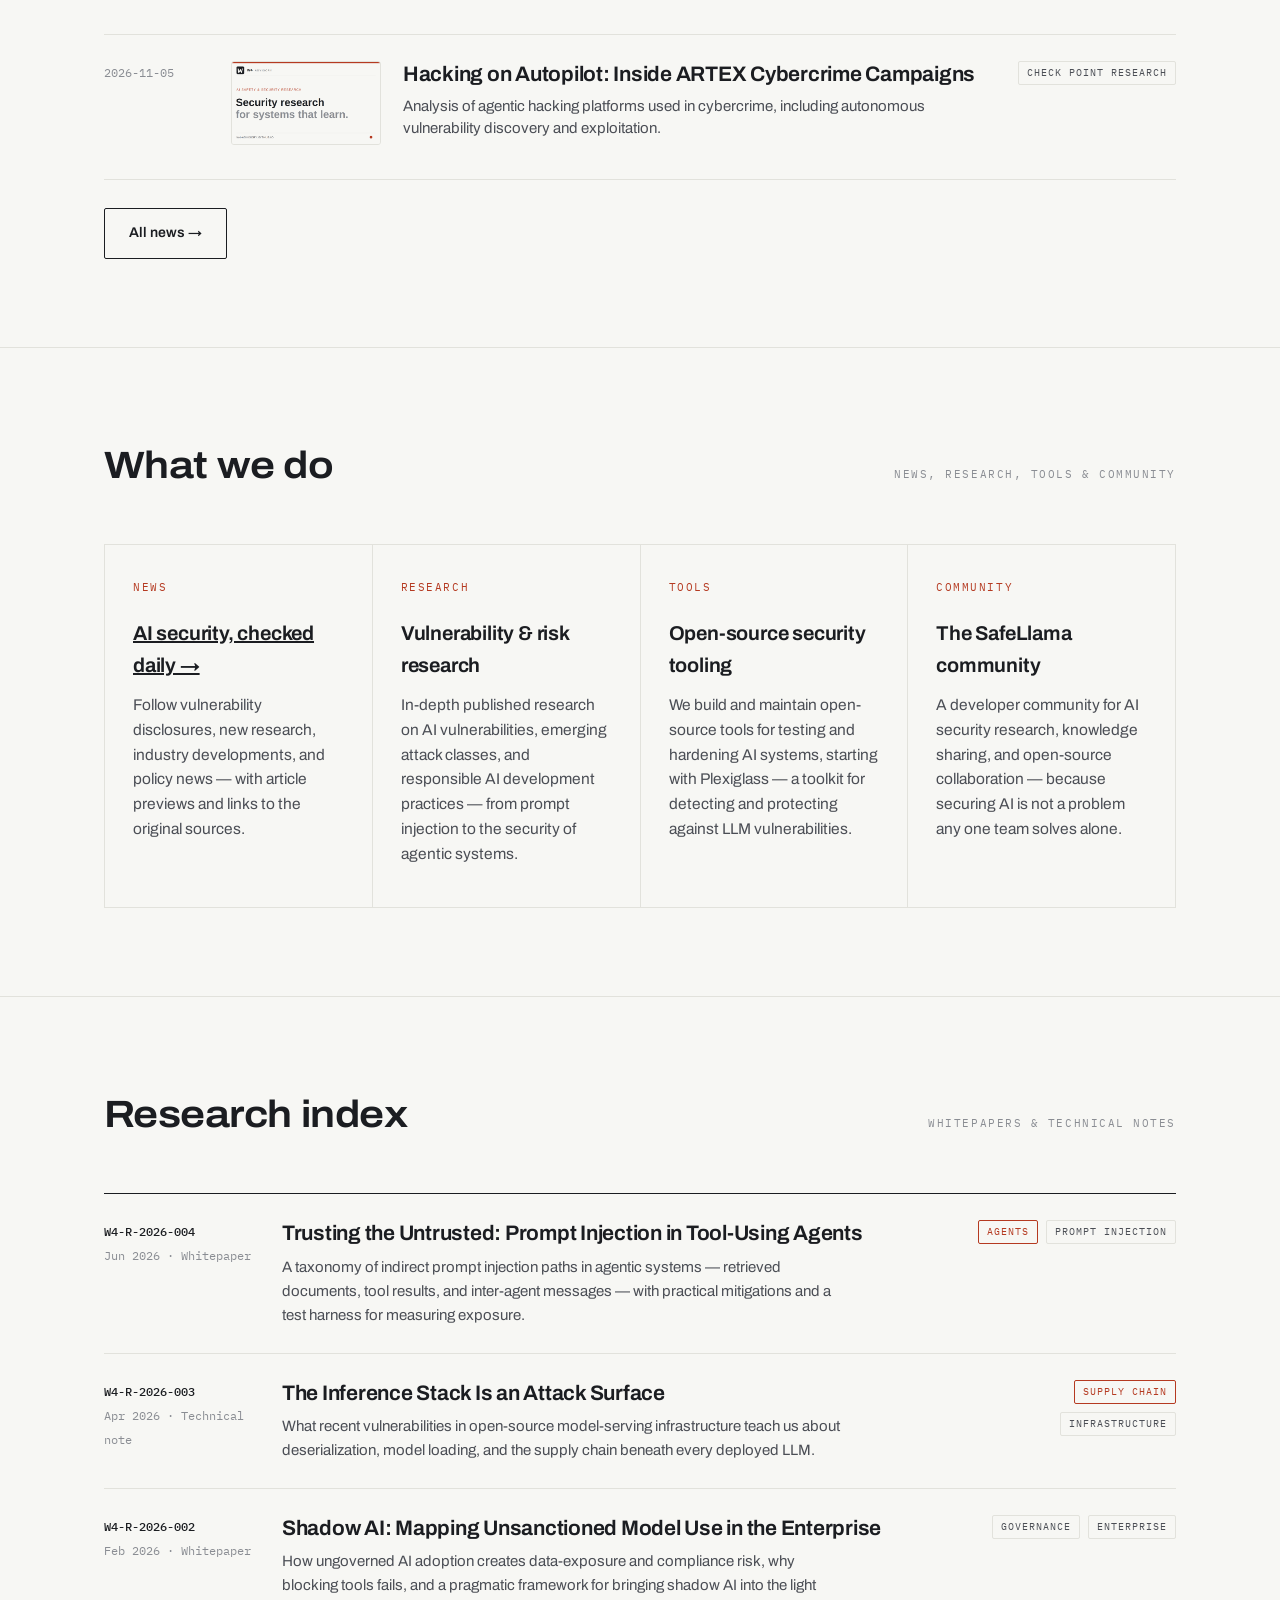
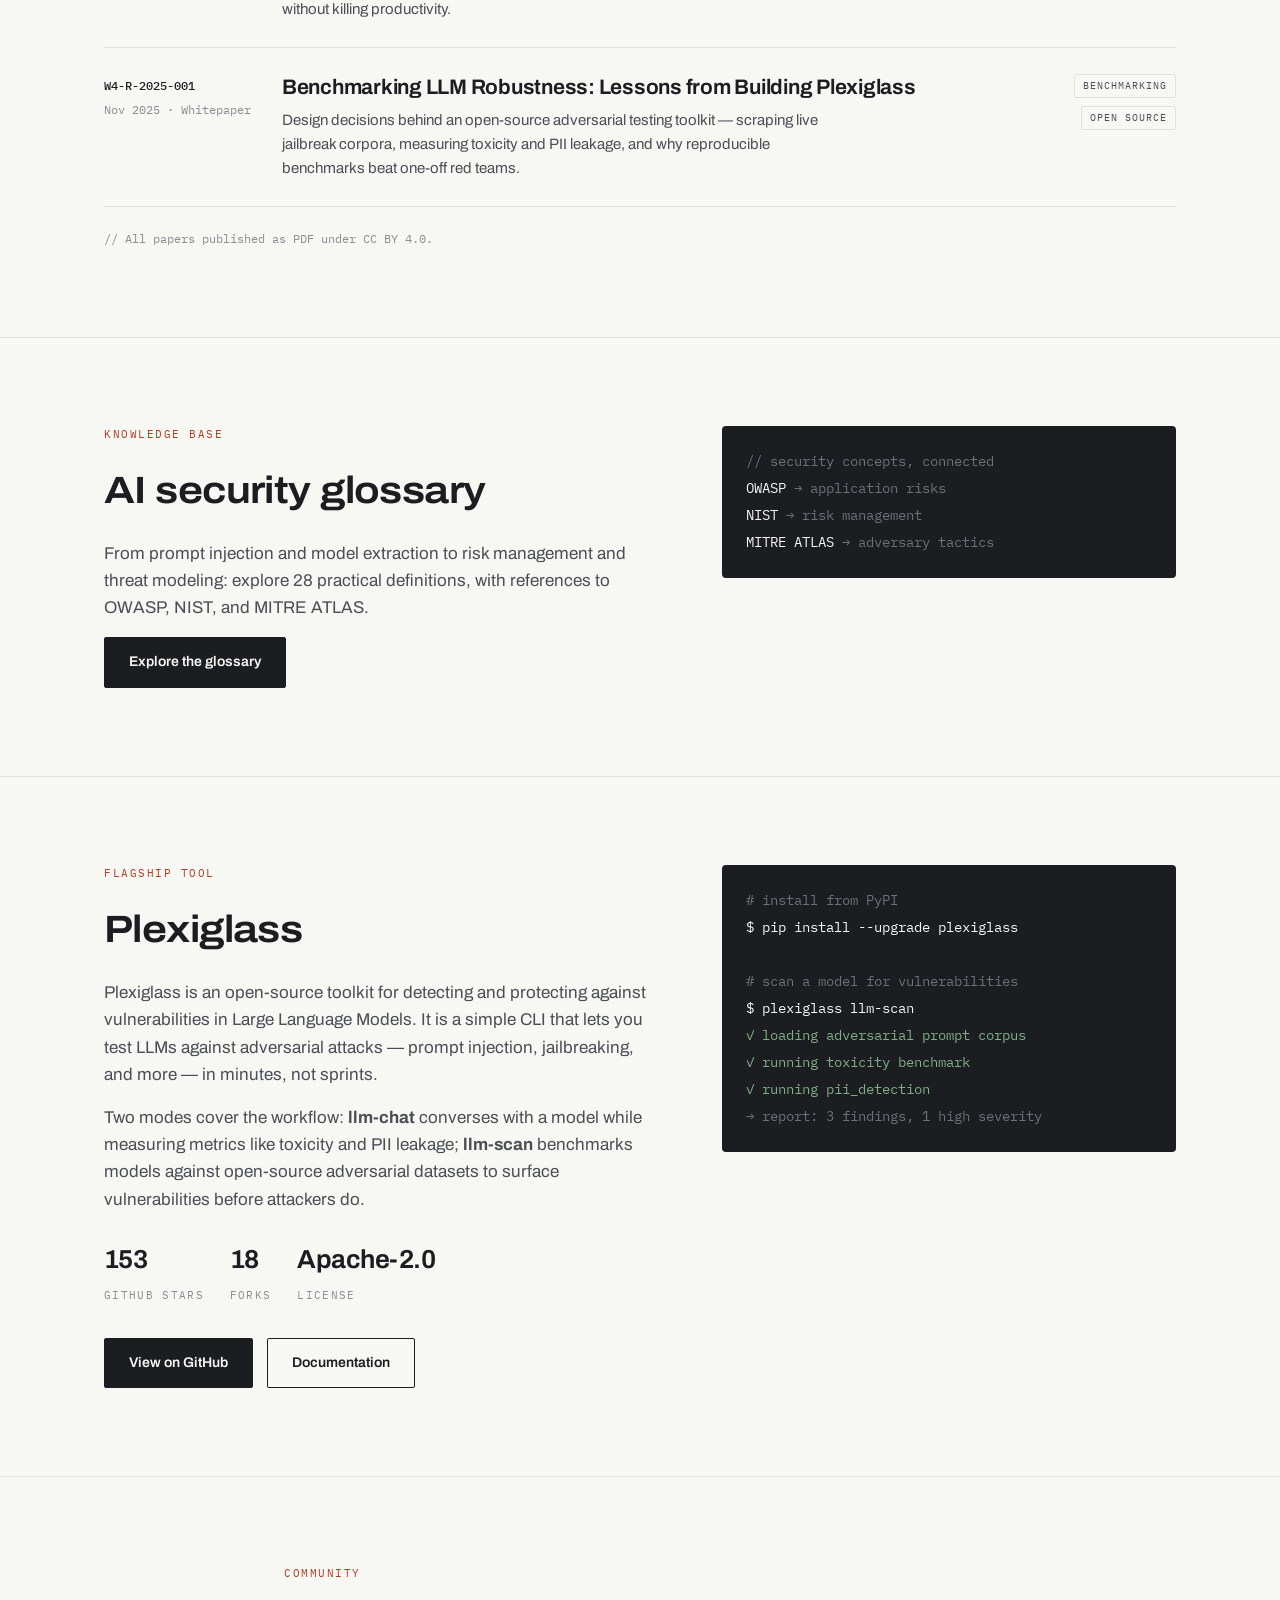
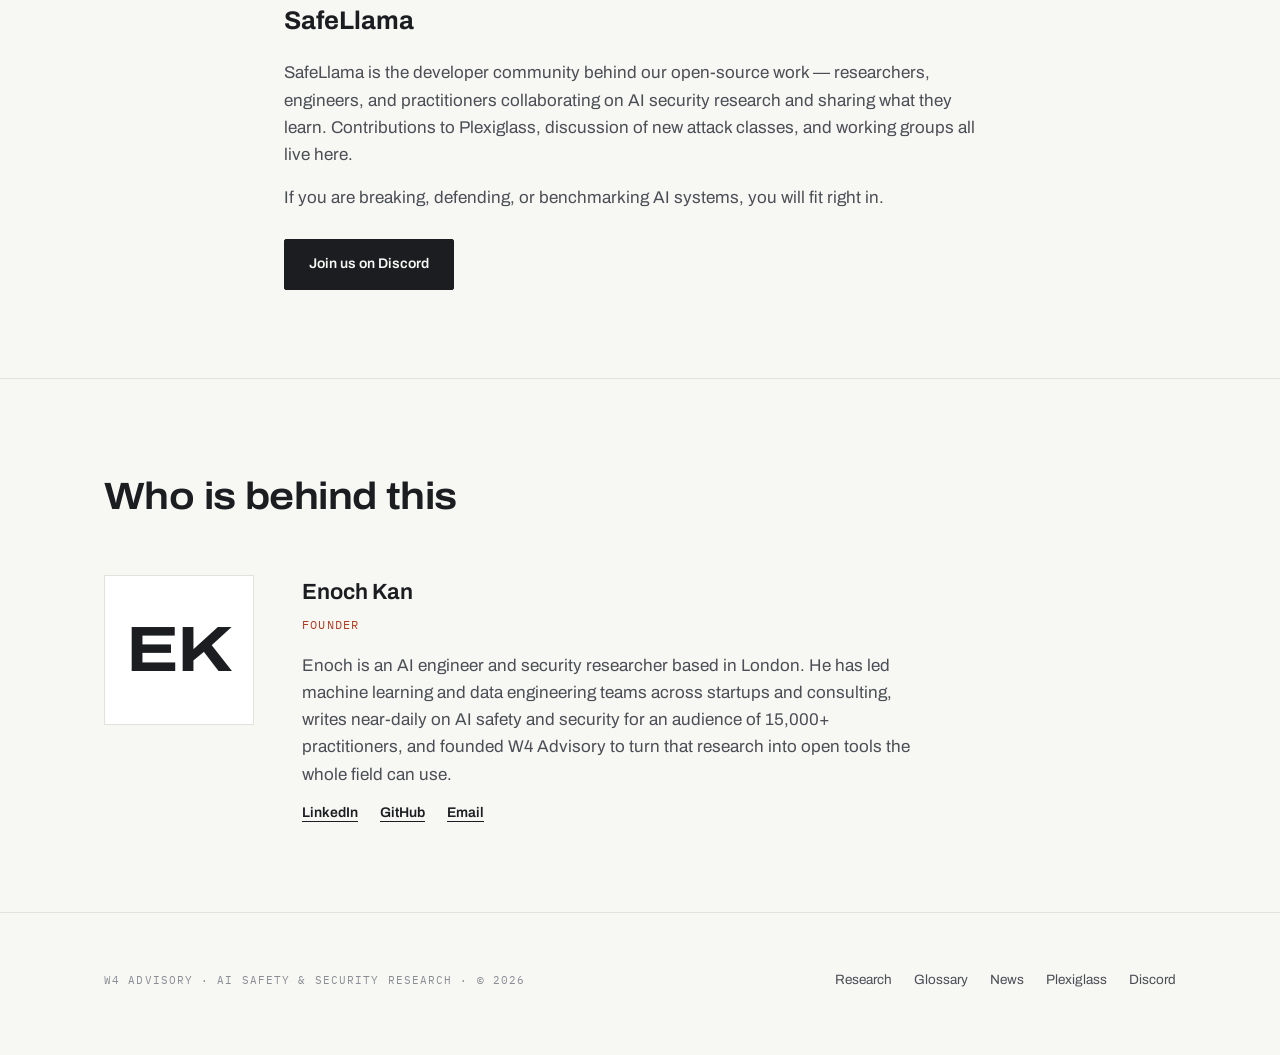
==== commit 047d4d1d: "Feature AI news before research, tools and community" ====
--- a/index.html
+++ b/index.html
@@ -133,7 +133,7 @@
     border-radius: 2px;
   }
   .nav-links a.cta:hover { background: var(--alert); color: #fff; }
-  @media (max-width: 720px) { .nav-links a:not(.cta) { display: none; } }
+  @media (max-width: 720px) { .nav-links a:not(.nav-news) { display: none; } }
 
   a:focus-visible, button:focus-visible {
     outline: 2px solid var(--alert);
@@ -200,7 +200,8 @@
   }
 
   /* ---------- practice areas ---------- */
-  .areas { display: grid; grid-template-columns: repeat(3, 1fr); gap: 1px; background: var(--hairline); border: 1px solid var(--hairline); }
+  .areas { display: grid; grid-template-columns: repeat(4, minmax(0, 1fr)); gap: 1px; background: var(--hairline); border: 1px solid var(--hairline); }
+  @media (max-width: 1100px) { .areas { grid-template-columns: repeat(2, minmax(0, 1fr)); } }
   @media (max-width: 860px) { .areas { grid-template-columns: 1fr; } }
   .area { background: var(--paper); padding: 34px 28px 40px; transition: background .2s ease; }
   .area:hover { background: var(--paper-raised); }
@@ -355,9 +356,9 @@
   <div class="wrap nav">
     <a class="wordmark" href="#top">W4<span>Advisory</span></a>
     <div class="nav-actions"><nav class="nav-links" aria-label="Primary">
+      <a class="nav-news" href="#news">News</a>
       <a href="#research">Research</a>
       <a href="glossary.html">Glossary</a>
-      <a href="#news">News</a>
       <a href="#plexiglass">Plexiglass</a>
       <a href="#safellama">SafeLlama</a>
       <a class="cta" href="mailto:hello@w4advisory.com">Contact</a>
@@ -374,22 +375,46 @@
         <span>London, UK</span>
         <span>Open Source</span>
       </div>
-      <h1 class="reveal d1">Security research for systems <em>that learn.</em></h1>
-      <p class="lede reveal d2">W4 Advisory is an independent research practice studying how AI systems fail, how they are attacked, and how to defend them. We publish our findings openly and build the tools to act on them.</p>
+      <h1 class="reveal d1">AI security news.<br><em>Independent insight.</em></h1>
+      <p class="lede reveal d2">Follow the latest AI security news, vulnerabilities, and emerging threats. W4 Advisory brings together daily coverage, independent research, and open-source tools to help you understand how AI systems fail and how to defend them.</p>
       <div class="actions reveal d3">
-        <a class="btn solid" href="#research">Read the research</a>
-        <a class="btn ghost" href="https://github.com/w4-advisory/plexiglass">Plexiglass on GitHub</a>
+        <a class="btn solid" href="#news">Latest AI security news</a>
+        <a class="btn ghost" href="#research">Read the research</a>
       </div>
     </div>
   </div>
+
+  <section id="news" aria-labelledby="news-h">
+    <div class="wrap">
+      <div class="section-head">
+        <h2 id="news-h">AI security news</h2>
+        <span class="meta">Selected coverage · Checked daily</span>
+      </div>
+      <div class="news-announcement" role="note" aria-label="Daily news updates">
+        <div>
+          <span class="meta" style="color: var(--alert);">Daily updates</span>
+          <h3>Stay current on AI security.</h3>
+          <p>Every day, we check for AI security research, vulnerabilities, industry developments, and policy news — with links to the original source.</p>
+        </div>
+        <a href="news.html">Explore AI security news →</a>
+      </div>
+      <div class="ledger" id="latest-news"><p class="ledger-note">Loading recent coverage…</p></div>
+      <div style="margin-top:28px;"><a class="btn ghost" href="news.html">All news →</a></div>
+    </div>
+  </section>
 
   <section aria-labelledby="what-we-do">
     <div class="wrap">
       <div class="section-head">
         <h2 id="what-we-do">What we do</h2>
-        <span class="meta">Three lines of work, one practice</span>
+        <span class="meta">News, research, tools &amp; community</span>
       </div>
       <div class="areas">
+        <div class="area">
+          <div class="meta">News</div>
+          <h3><a href="news.html">AI security, checked daily →</a></h3>
+          <p>Follow vulnerability disclosures, new research, industry developments, and policy news — with article previews and links to the original sources.</p>
+        </div>
         <div class="area">
           <div class="meta">Research</div>
           <h3>Vulnerability &amp; risk research</h3>
@@ -454,25 +479,6 @@
         </a>
       </div>
       <p class="ledger-note">// All papers published as PDF under CC BY 4.0.</p>
-    </div>
-  </section>
-
-  <section id="news" aria-labelledby="news-h">
-    <div class="wrap">
-      <div class="section-head">
-        <h2 id="news-h">AI security news</h2>
-        <span class="meta">Selected coverage · Checked daily</span>
-      </div>
-      <div class="news-announcement" role="note" aria-label="Daily news updates">
-        <div>
-          <span class="meta" style="color: var(--alert);">Daily updates</span>
-          <h3>Stay current on AI security.</h3>
-          <p>Every day, we check for AI security research, vulnerabilities, industry developments, and policy news — with links to the original source.</p>
-        </div>
-        <a href="news.html">Explore AI security news →</a>
-      </div>
-      <div class="ledger" id="latest-news"><p class="ledger-note">Loading recent coverage…</p></div>
-      <div style="margin-top:28px;"><a class="btn ghost" href="news.html">All news →</a></div>
     </div>
   </section>
 
@@ -581,7 +587,7 @@
   const res=await fetch('news.json',{cache:'no-cache'});if(!res.ok)throw new Error('unavailable');
   const data=await res.json();if(!Array.isArray(data)||!data.length){node.textContent='The first headlines will appear after the next scheduled update.';return}
   node.replaceChildren();
-  for(const story of data.slice(0,2)){
+  for(const story of data.slice(0,3)){
    if(!story.title||!story.url||!story.url.startsWith('https://'))continue;
    const row=document.createElement('a');row.className='paper-row news-row';row.href=story.article_url||story.url;row.target='_blank';row.rel='noopener noreferrer';
    const date=document.createElement('div');date.className='paper-id';date.textContent=story.published||'';
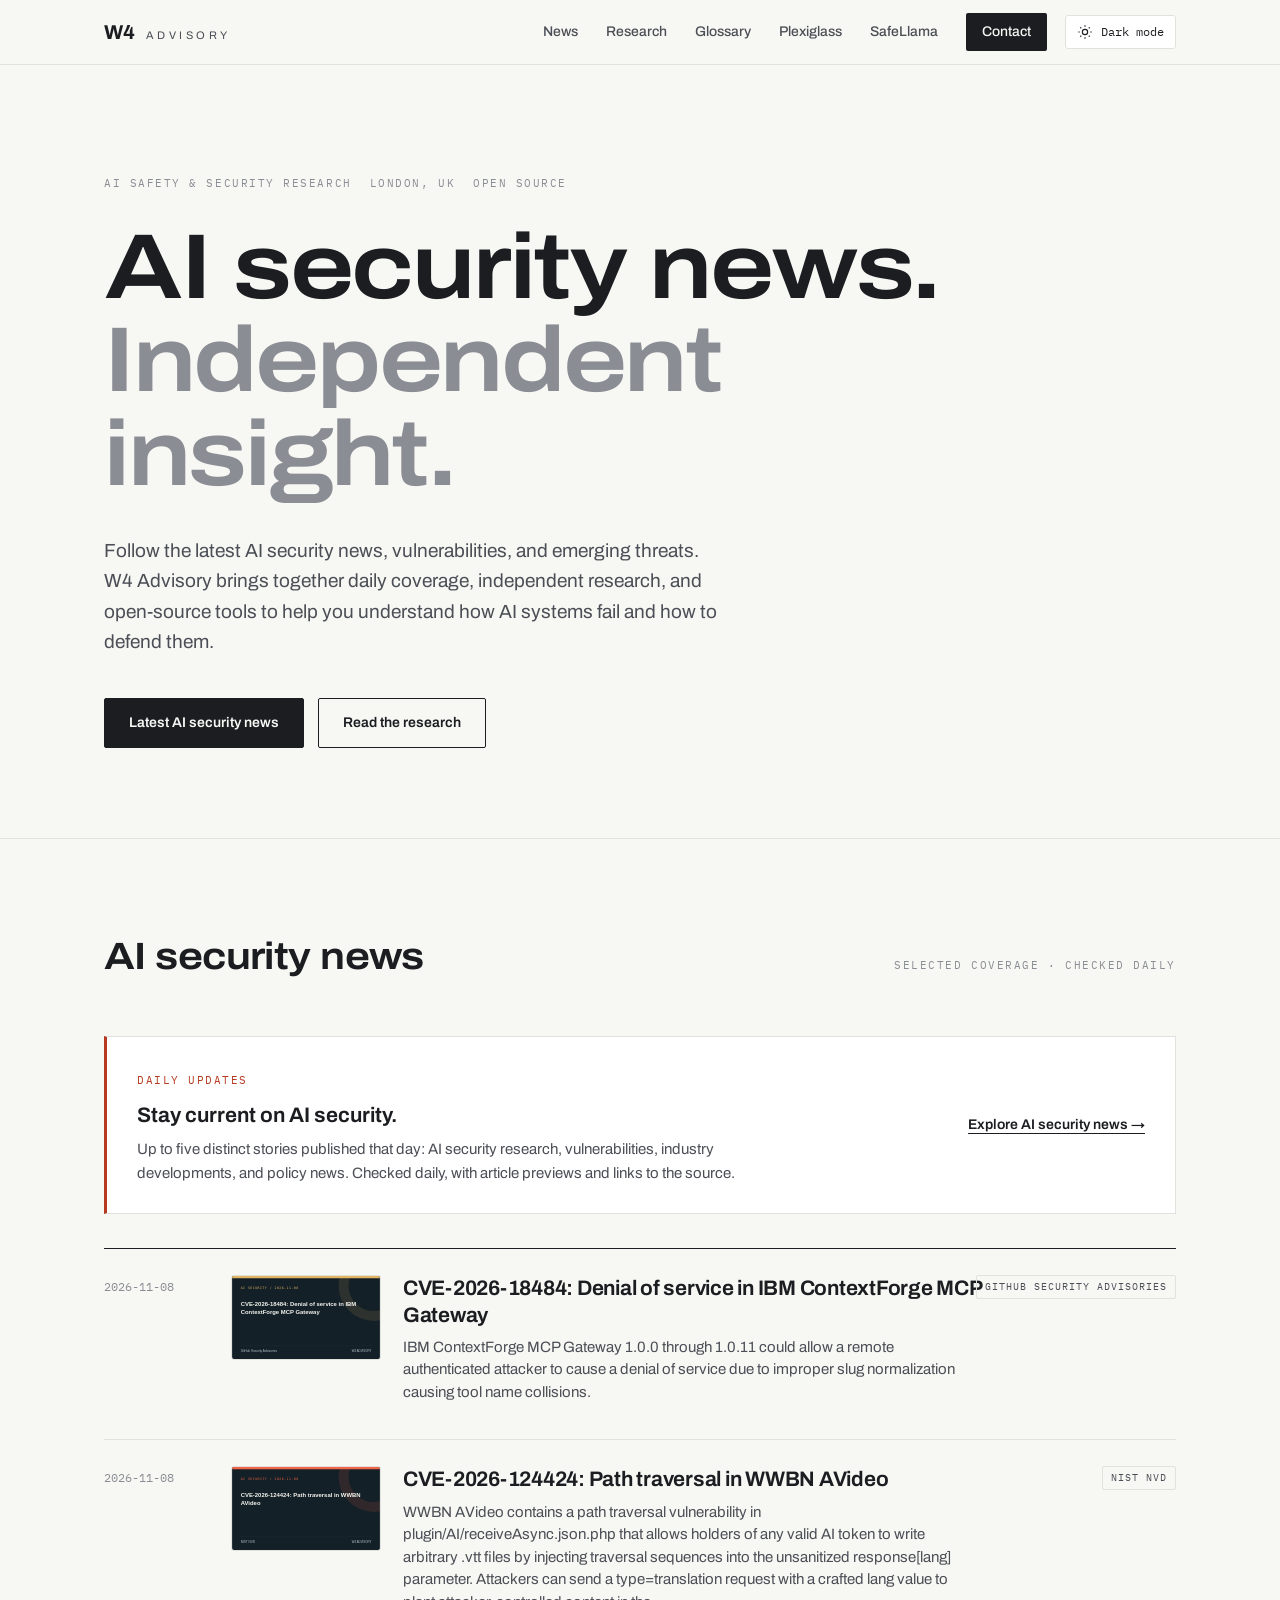
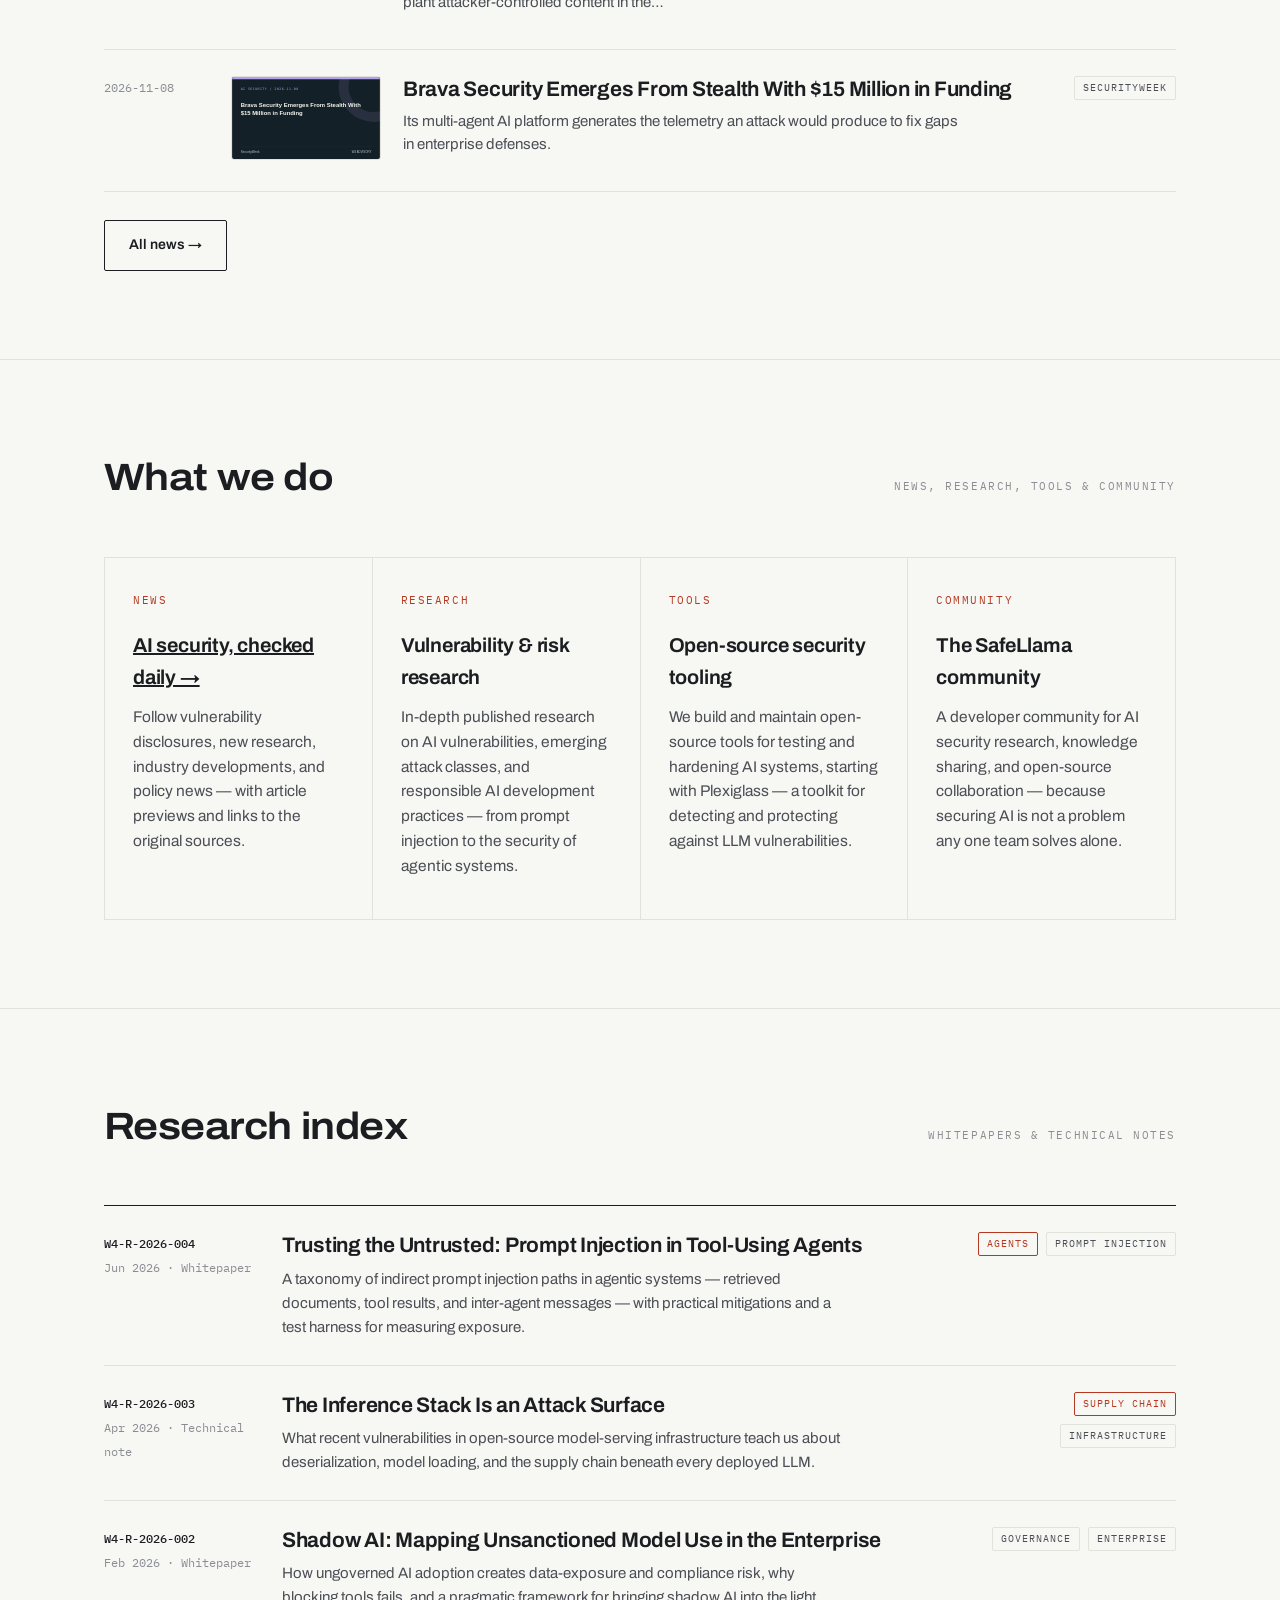
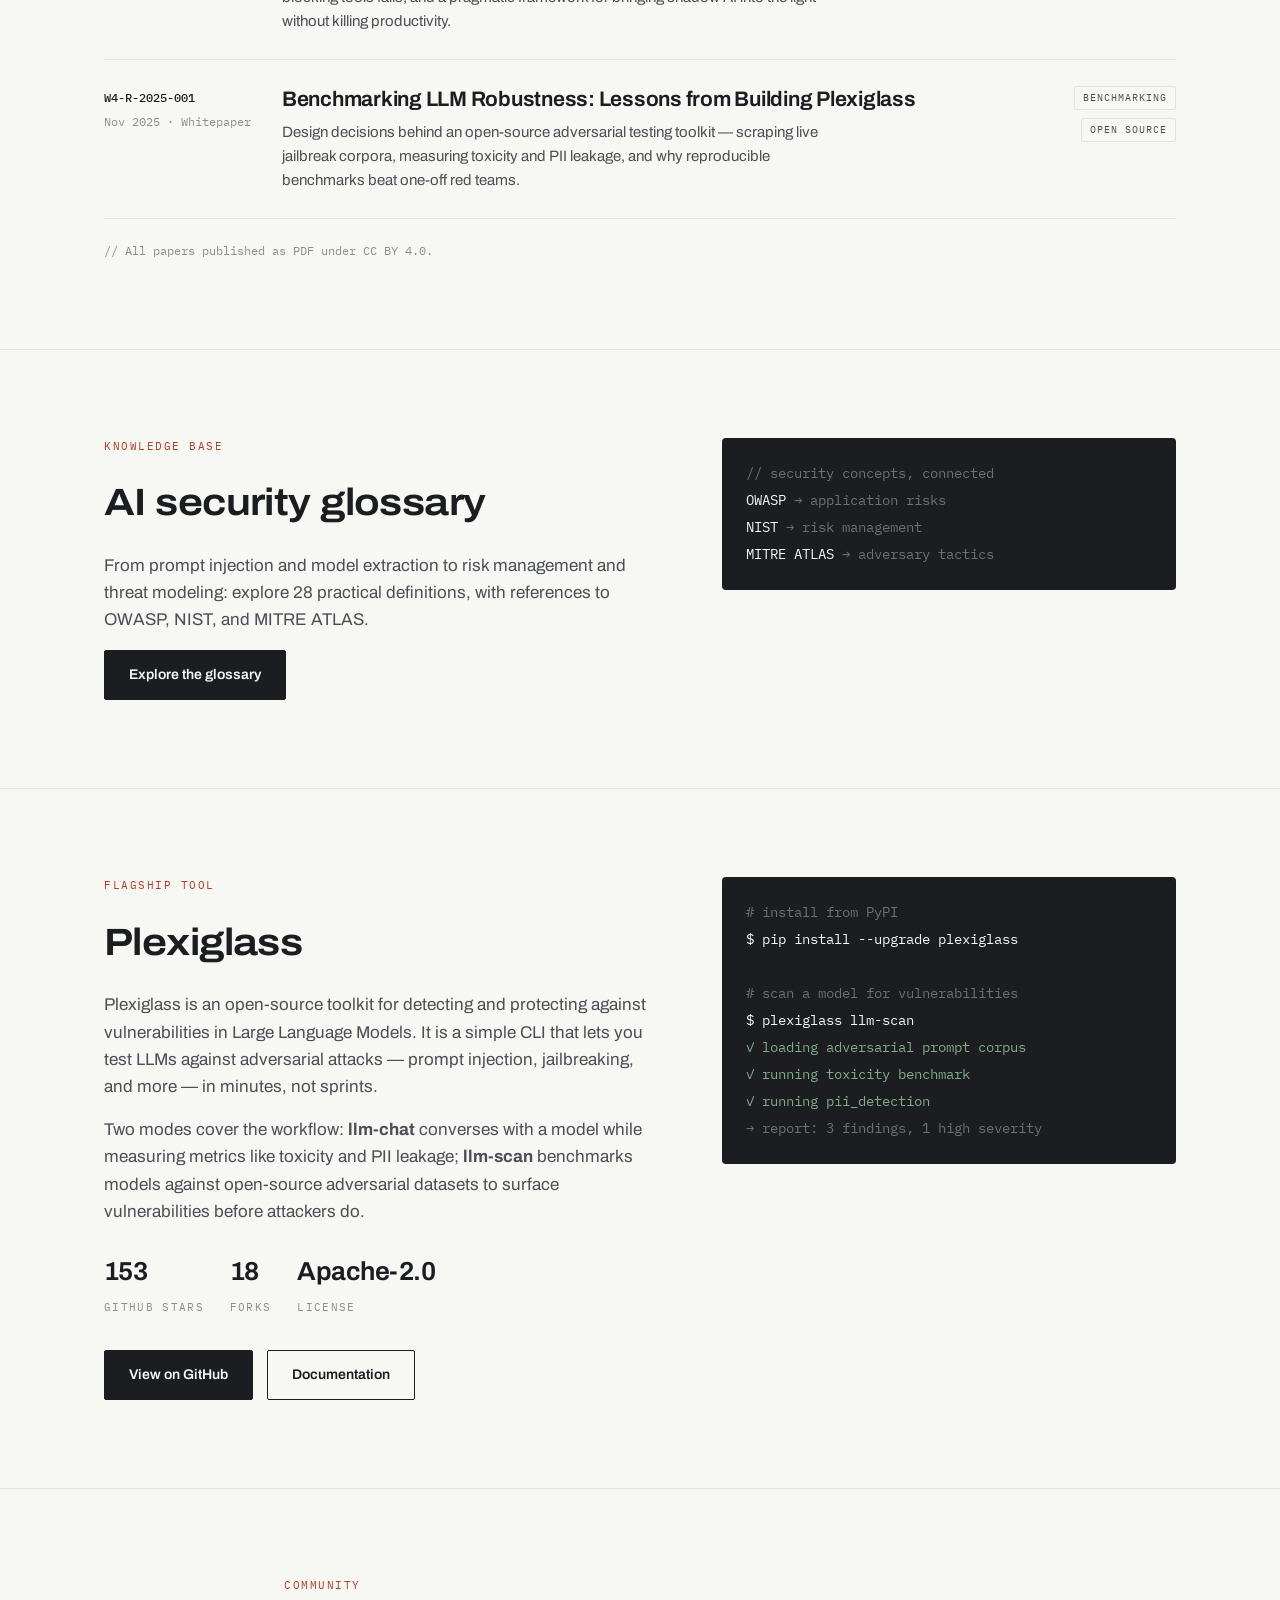
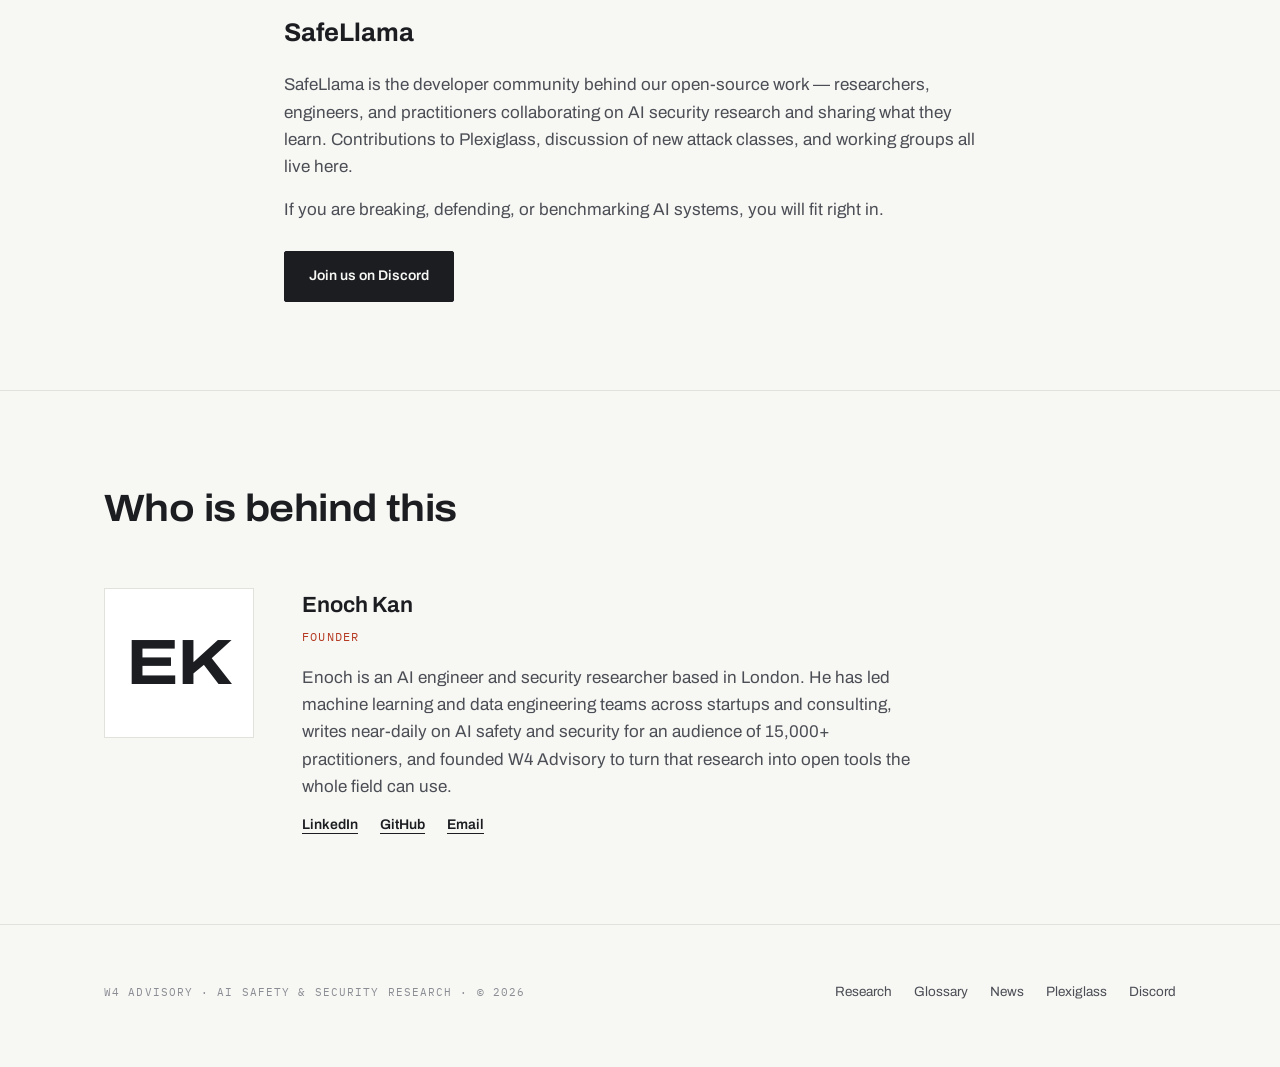
==== commit 86113699: "Fix daily news quality, story deduplication and persistent article previews" ====
--- a/index.html
+++ b/index.html
@@ -346,9 +346,9 @@
   .foot-links a { font-size: 13.5px; color: var(--ink-soft); text-decoration: none; }
   .foot-links a:hover { color: var(--ink); text-decoration: underline; text-underline-offset: 4px; }
 </style>
-<link rel="stylesheet" href="theme.css">
+<link rel="stylesheet" href="theme.css?v=20261108">
 <script defer src="theme.js"></script>
-<script src="news-preview.js"></script>
+<script src="news-preview.js?v=20261108"></script>
 </head>
 <body>
 
@@ -394,7 +394,7 @@
         <div>
           <span class="meta" style="color: var(--alert);">Daily updates</span>
           <h3>Stay current on AI security.</h3>
-          <p>Every day, we check for AI security research, vulnerabilities, industry developments, and policy news — with links to the original source.</p>
+          <p>Up to five distinct stories published that day: AI security research, vulnerabilities, industry developments, and policy news. Checked daily, with article previews and links to the source.</p>
         </div>
         <a href="news.html">Explore AI security news →</a>
       </div>
--- a/theme.css
+++ b/theme.css
@@ -11,7 +11,7 @@
 .theme-toggle .moon { display: none; }
 :root[data-theme="dark"] .theme-toggle .sun { display: none; }
 :root[data-theme="dark"] .theme-toggle .moon { display: block; }
-.news-preview { width: 100%; aspect-ratio: 16 / 9; object-fit: cover; background: var(--paper-raised); border: 1px solid var(--hairline); border-radius: 3px; }
+.news-preview { display: block; width: 100%; height: auto; aspect-ratio: 16 / 9; object-fit: cover; background: var(--paper-raised); border: 1px solid var(--hairline); border-radius: 3px; }
 .news-preview-fallback { display: flex; align-items: flex-end; padding: 13px; background: linear-gradient(135deg, var(--paper-raised), var(--paper)); color: var(--alert); font: 600 12px/1.4 var(--mono); letter-spacing: .08em; text-transform: uppercase; }
 .news-preview-wrap { display: block; min-width: 0; }
 .news-summary { color: var(--ink-soft); font-size: 14px; line-height: 1.5; margin: 7px 0 10px; }
